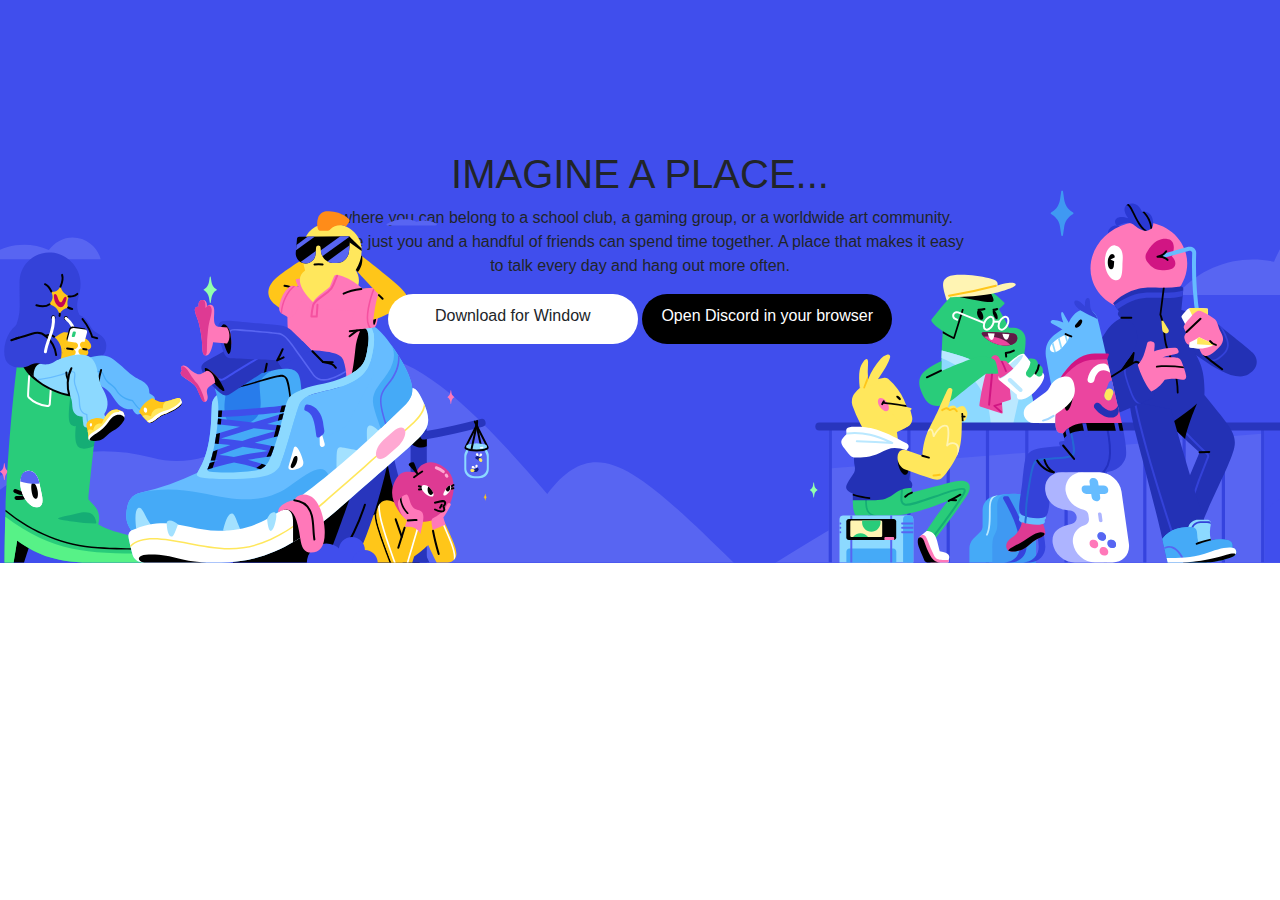
==== webtech_discord/index.html @ 5a61e0db "Add files via upload" ====
<html lang="en">
<head>
    <meta charset="UTF-8">
    <meta http-equiv="X-UA-Compatible" content="IE=edge">
    <meta name="viewport" content="width=device-width, initial-scale=1.0">
    <link rel="preconnect" href="https://fonts.googleapis.com">
    <link rel="stylesheet" href="https://stackpath.bootstrapcdn.com/bootstrap/4.3.1/css/bootstrap.min.css" integrity="sha384-ggOyR0iXCbMQv3Xipma34MD+dH/1fQ784/j6cY/iJTQUOhcWr7x9JvoRxT2MZw1T" crossorigin="anonymous">
    <script src="https://code.jquery.com/jquery-3.3.1.slim.min.js" integrity="sha384-q8i/X+965DzO0rT7abK41JStQIAqVgRVzpbzo5smXKp4YfRvH+8abtTE1Pi6jizo" crossorigin="anonymous"></script>
    <script src="https://cdnjs.cloudflare.com/ajax/libs/popper.js/1.14.7/umd/popper.min.js" integrity="sha384-UO2eT0CpHqdSJQ6hJty5KVphtPhzWj9WO1clHTMGa3JDZwrnQq4sF86dIHNDz0W1" crossorigin="anonymous"></script>
    <script src="https://stackpath.bootstrapcdn.com/bootstrap/4.3.1/js/bootstrap.min.js" integrity="sha384-JjSmVgyd0p3pXB1rRibZUAYoIIy6OrQ6VrjIEaFf/nJGzIxFDsf4x0xIM+B07jRM" crossorigin="anonymous"></script>
    <title>Document</title>
</head>
<style>
    body{
        margin: 0px;
    }
    .grid-3Ykf_K {
        width: 100%;
        display: -webkit-box;
        display: -ms-flexbox;
        display: flex;
        -webkit-box-align: center;
        -ms-flex-align: center;
        align-items: center;
        -webkit-box-orient: vertical;
        -webkit-box-direction: normal;
        -ms-flex-direction: column;
        flex-direction: column;
    }
    .heroBackground-3m0TRU {
        background: #404eed;
        position: relative;
        min-height: 626px;
        overflow: hidden;
    }
    .page1{
        width: 100%;
        position: absolute;
        background-color: #404eed;
        height: 563px;
    }
    .yell{
        position: absolute;
        left: -200px;
        bottom: 0px;
    }
    .pink{
        position: absolute;
        right: -150px;
        bottom: 0px;
    }
    .star{
        position: absolute;
        left: -50px;
        height: 100px;
        width: 50px;
    }
    .mount{
        position: absolute;
        left: -250px;
        width: 2000px;
        height: 550px;
        bottom: -30px;
    }
    .box1{
        margin-top: 150px;
        width: 680px;
    }
    .buttw{
        display: inline-block;
        padding: 10px;
        width: 250px;
        height: 50px;
        background-color: white;
        border-radius: 200px;
    }
    .buttb{
        display: inline-block;
        padding: 10px;
        width: 250px;
        height: 50px;
        background-color: black;
        border-radius: 200px;
        color: white;
    }

</style>
<body>
    <div class="page1">
        <div class="grid-3Ykf_K ">

        </div>
        <img class="mount" src="mountain.svg" alt="mountain">
        <img class="yell" src="yellowguy.svg" alt="yellowguy">
        <img class="pink" src="pinkguy.svg" alt="pinkguy">
        <img class="star" src="star.svg" alt="star">
        <div class="box1 container text-center">
            <div class="imagine">
                    <h1>IMAGINE A PLACE...</h1>
            </div>
            <div class="imag-para">
                <p>...where you can belong to a school club,
                    a gaming group, or a worldwide art community.
                    Where just you and a handful of friends can
                    spend time together. A place that makes it easy
                    to talk every day and hang out more often.</p>
            </div>
            <div class="">
                <div class="col buttw">
                    <p>Download for Window</p>
                </div>
                <div class="col buttb">
                    <p>Open Discord in your browser</p>
                </div>
            </div>
        </div>
    </div>
</body>
</html>
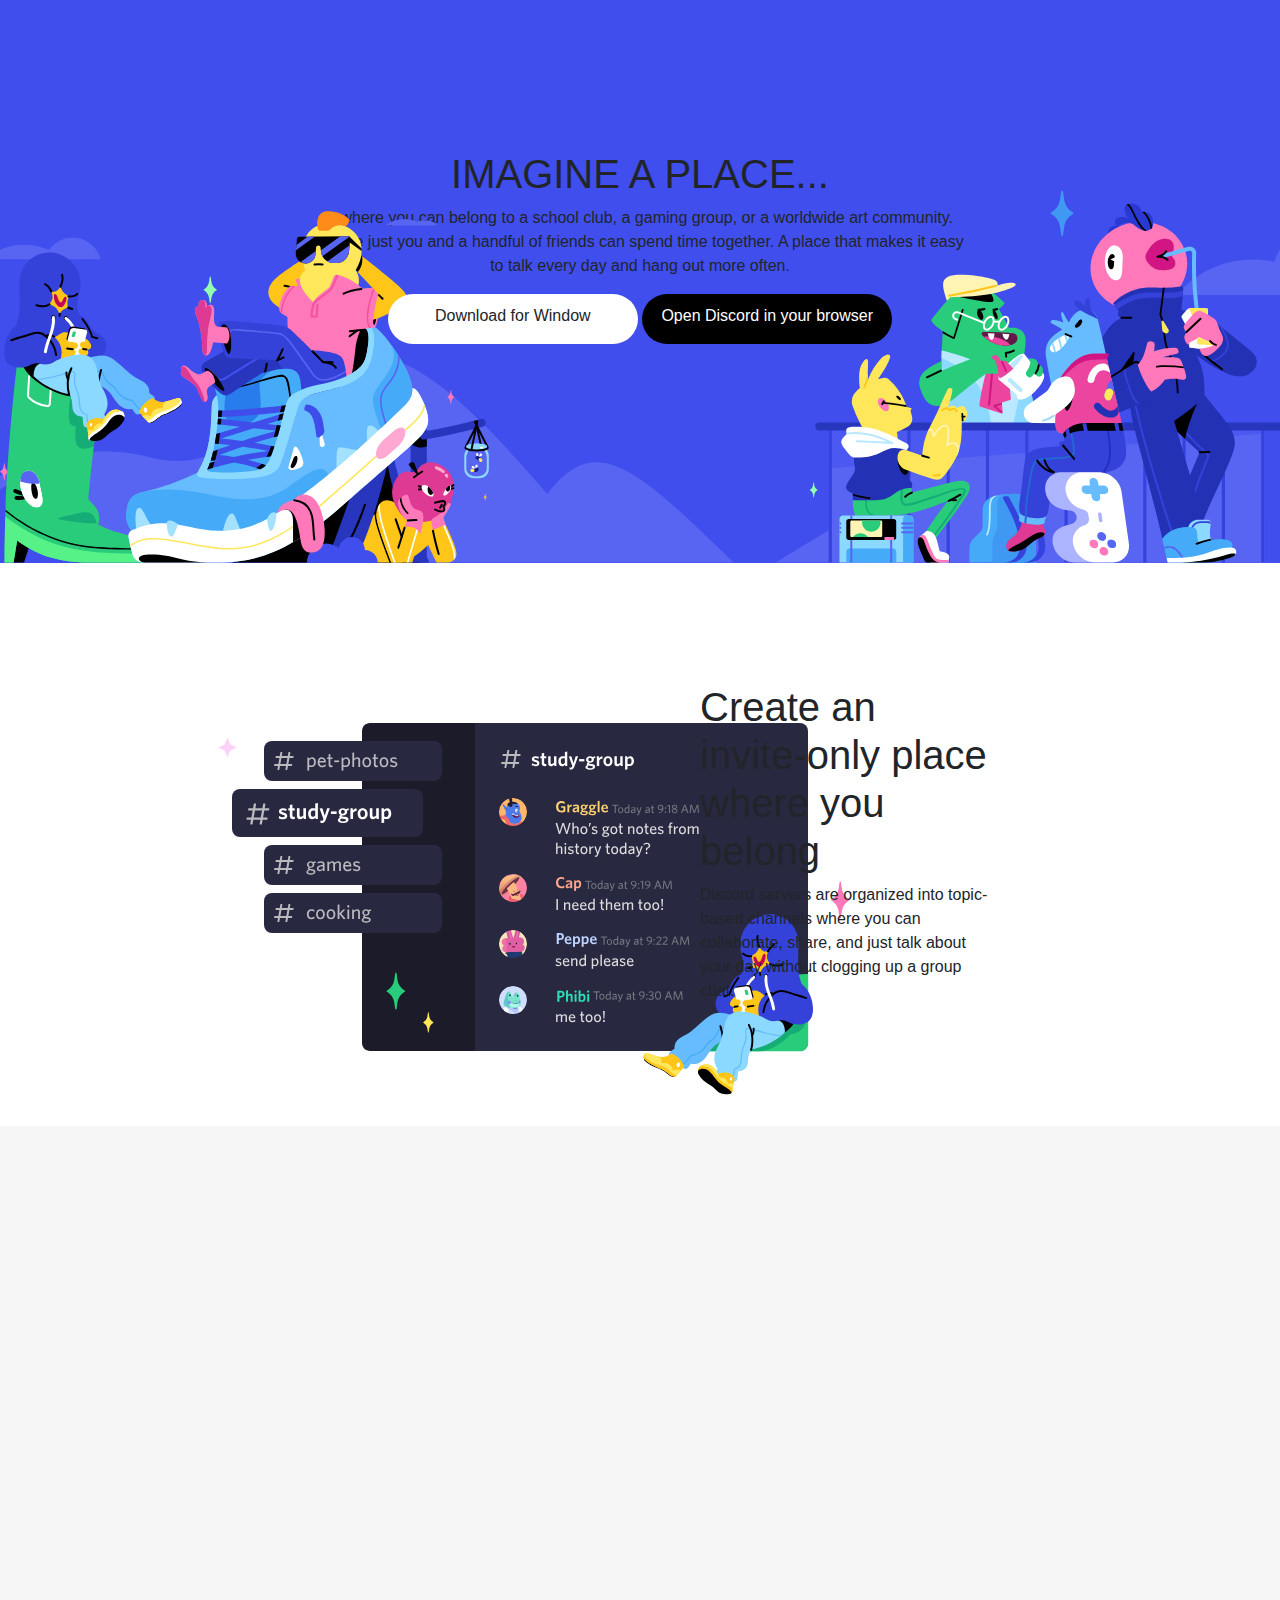
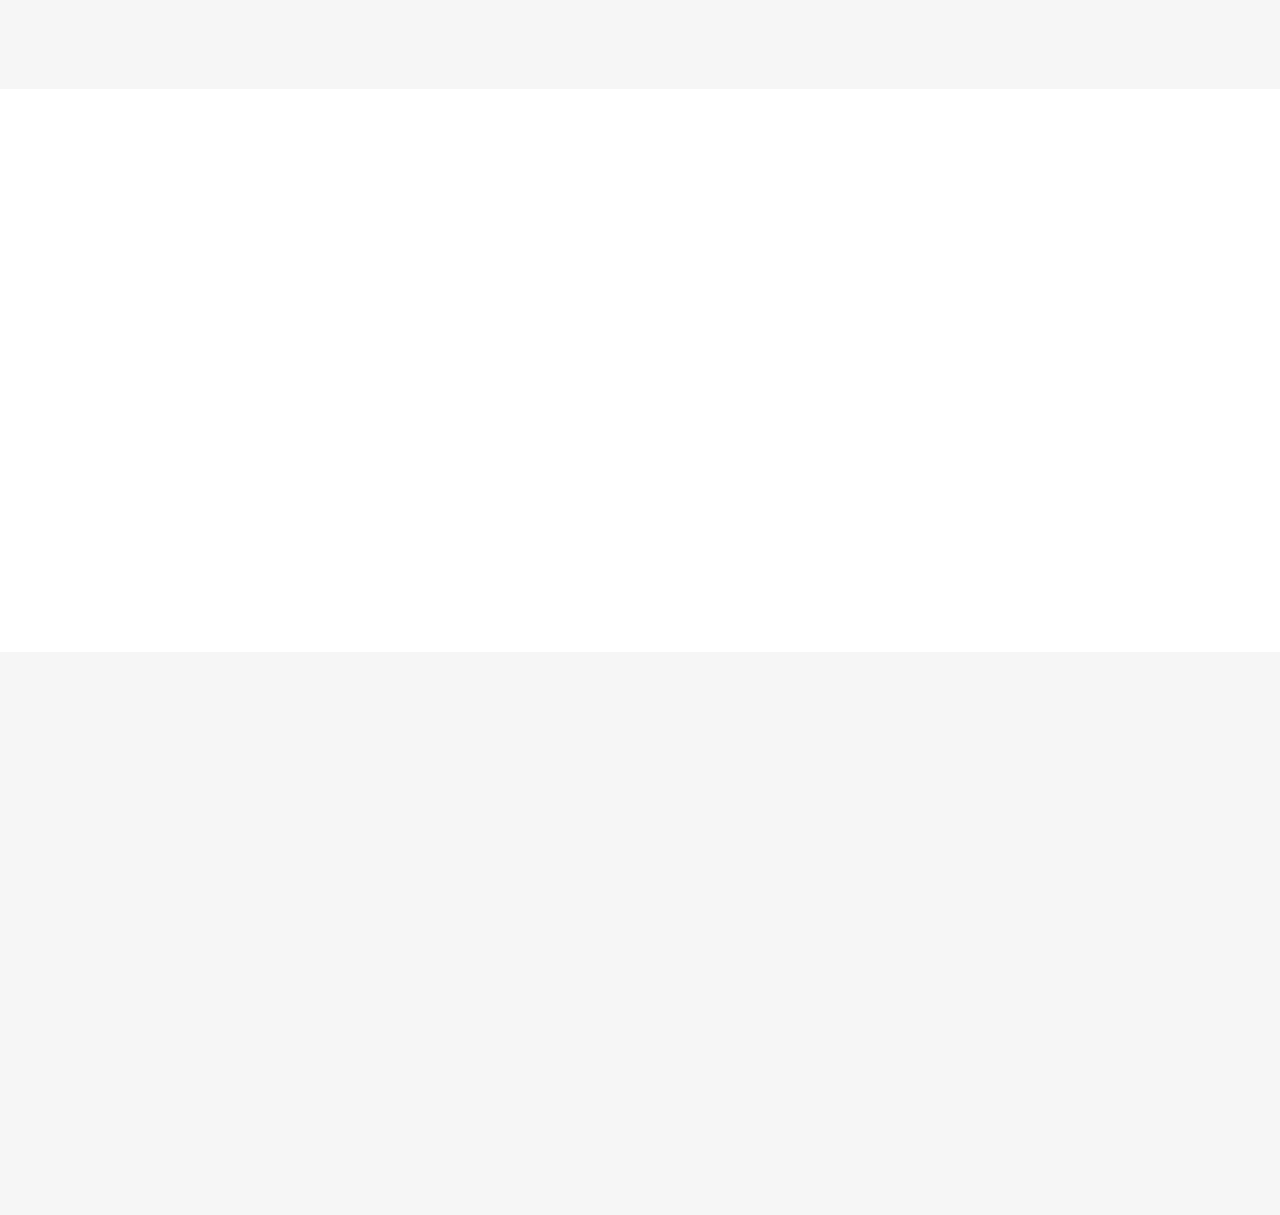
==== commit fe8d60f0: "page2 delete bottom scroll bar" ====
--- a/webtech_discord/index.html
+++ b/webtech_discord/index.html
@@ -12,6 +12,7 @@
 </head>
 <style>
     body{
+        overflow-x: hidden;
         margin: 0px;
     }
     .grid-3Ykf_K {
@@ -37,6 +38,34 @@
         width: 100%;
         position: absolute;
         background-color: #404eed;
+        height: 563px;
+    }
+    .page2{
+        width: 100%;
+        position: absolute;
+        top: 563px;
+        background-color:#ffffff;
+        height: 563px;
+    }
+    .page3{
+        width: 100%;
+        position: absolute;
+        top: 1126px;
+        background-color:#f6f6f6;
+        height: 563px;
+    }
+    .page4{
+        width: 100%;
+        position: absolute;
+        top: 1689px;
+        background-color:#ffffff;
+        height: 563px;
+    }
+    .page5{
+        width: 100%;
+        position: absolute;
+        top: 2252px;
+        background-color:#f6f6f6;
         height: 563px;
     }
     .yell{
@@ -83,6 +112,17 @@
         border-radius: 200px;
         color: white;
     }
+    .box2{
+        position: absolute;
+        top: 120px;
+        right: 280px;
+        width: 300px;
+    }
+    .study{
+        position: absolute;
+        top: 120px;
+        left: 200px;
+    }
 
 </style>
 <body>
@@ -115,5 +155,27 @@
             </div>
         </div>
     </div>
+    <div class="page2">
+        <img class="study" src="study_group.svg" alt="study_group">
+        <div class="box2">
+            <div class="create">
+                <h1>Create an<br> invite-only place where you belong</h1>
+            </div>
+            <div class="study-para">
+                <p>Discord servers are organized into topic-based channels
+                     where you can collaborate, share, and just talk 
+                     about your day without clogging up a group chat.</p>
+            </div>
+        </div>
+    </div>
+    <div class="page3">
+
+    </div>
+    <div class="page4">
+
+    </div>
+    <div class="page5">
+
+    </div>
 </body>
-</html>+</html>
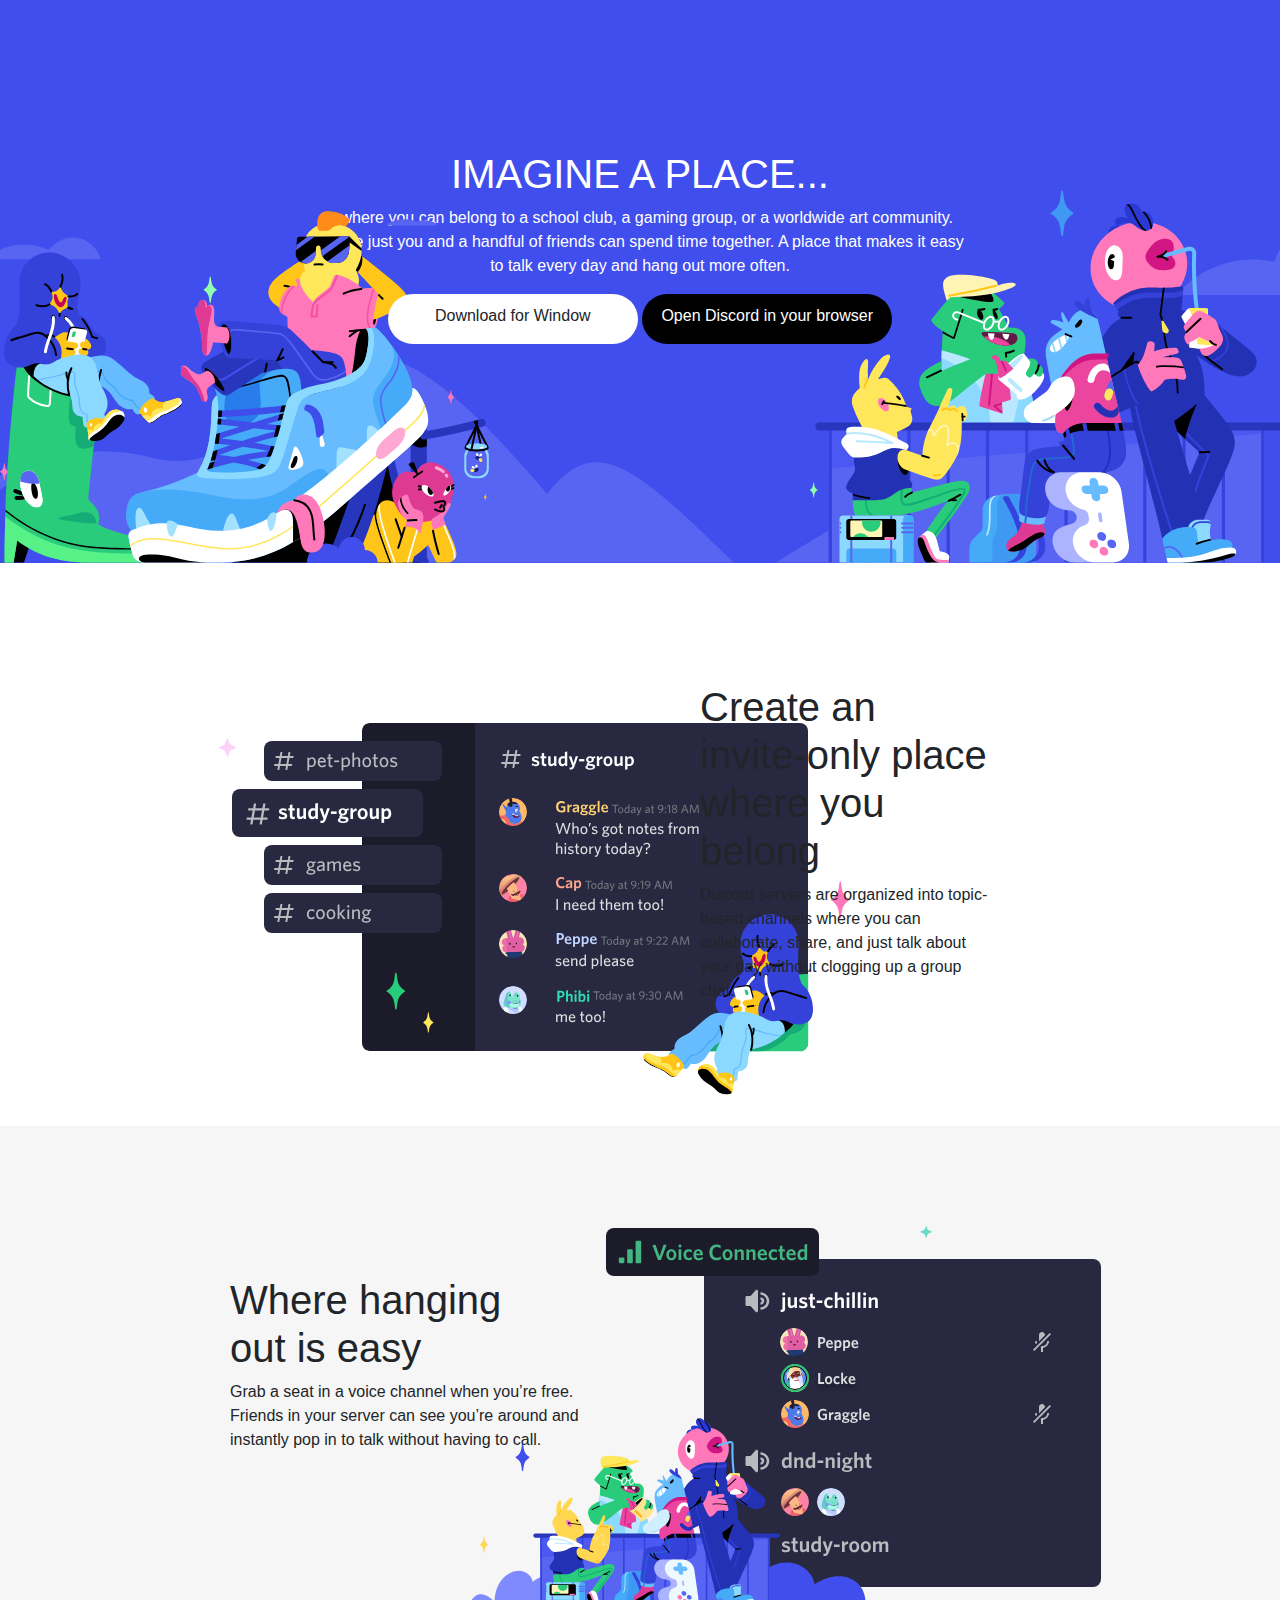
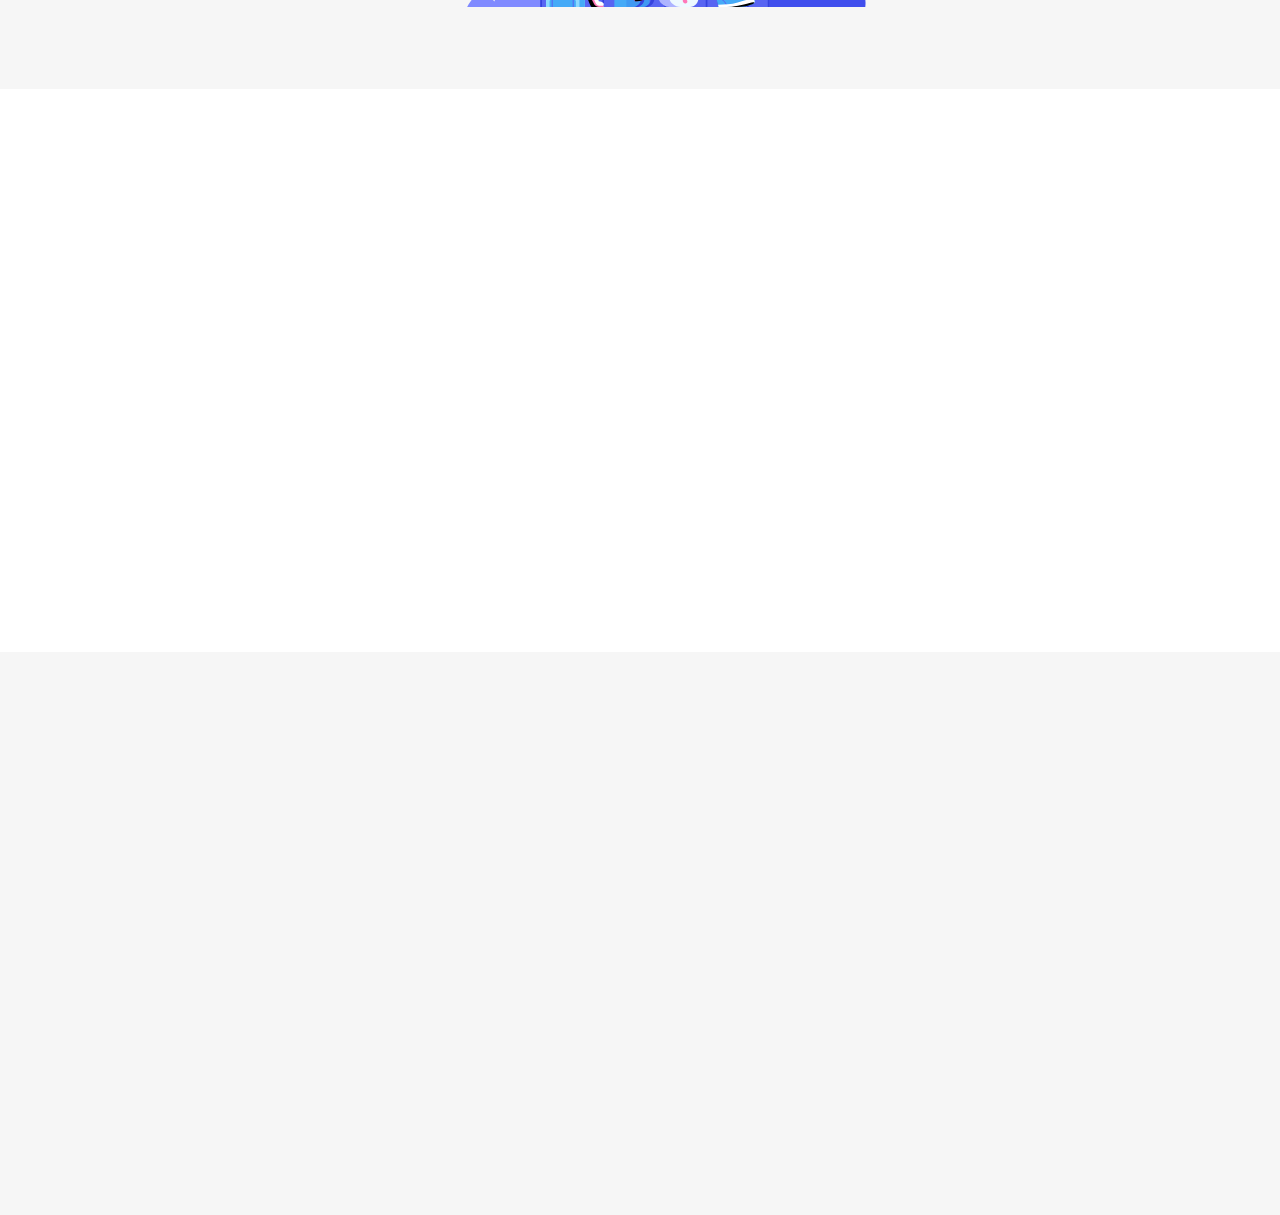
==== commit 5bfa7d18: "update" ====
--- a/webtech_discord/index.html
+++ b/webtech_discord/index.html
@@ -34,6 +34,12 @@
         min-height: 626px;
         overflow: hidden;
     }
+    .imagine{
+        color: white;
+    }
+    .imag-para{
+        color: white;
+    }
     .page1{
         width: 100%;
         position: absolute;
@@ -118,10 +124,21 @@
         right: 280px;
         width: 300px;
     }
+    .box3{
+        position: absolute;
+        top: 150px;
+        left: 230;
+        width: 350px;
+    }
     .study{
         position: absolute;
         top: 120px;
         left: 200px;
+    }
+    .voice{
+        position: absolute;
+        top: 70px;
+        right: 150px;
     }
 
 </style>
@@ -169,7 +186,18 @@
         </div>
     </div>
     <div class="page3">
-
+        <img class="voice" src="voice_con.svg" alt="voice_con">
+        <div class="box3">
+            <div class="where">
+                <h1>Where hanging<br> out is easy</h1>
+            </div>
+            <div class="where-para">
+                <p>Grab a seat in a voice channel when 
+                    you’re free. Friends in your server 
+                    can see you’re around and instantly 
+                    pop in to talk without having to call.</p>
+            </div>
+        </div>
     </div>
     <div class="page4">
 
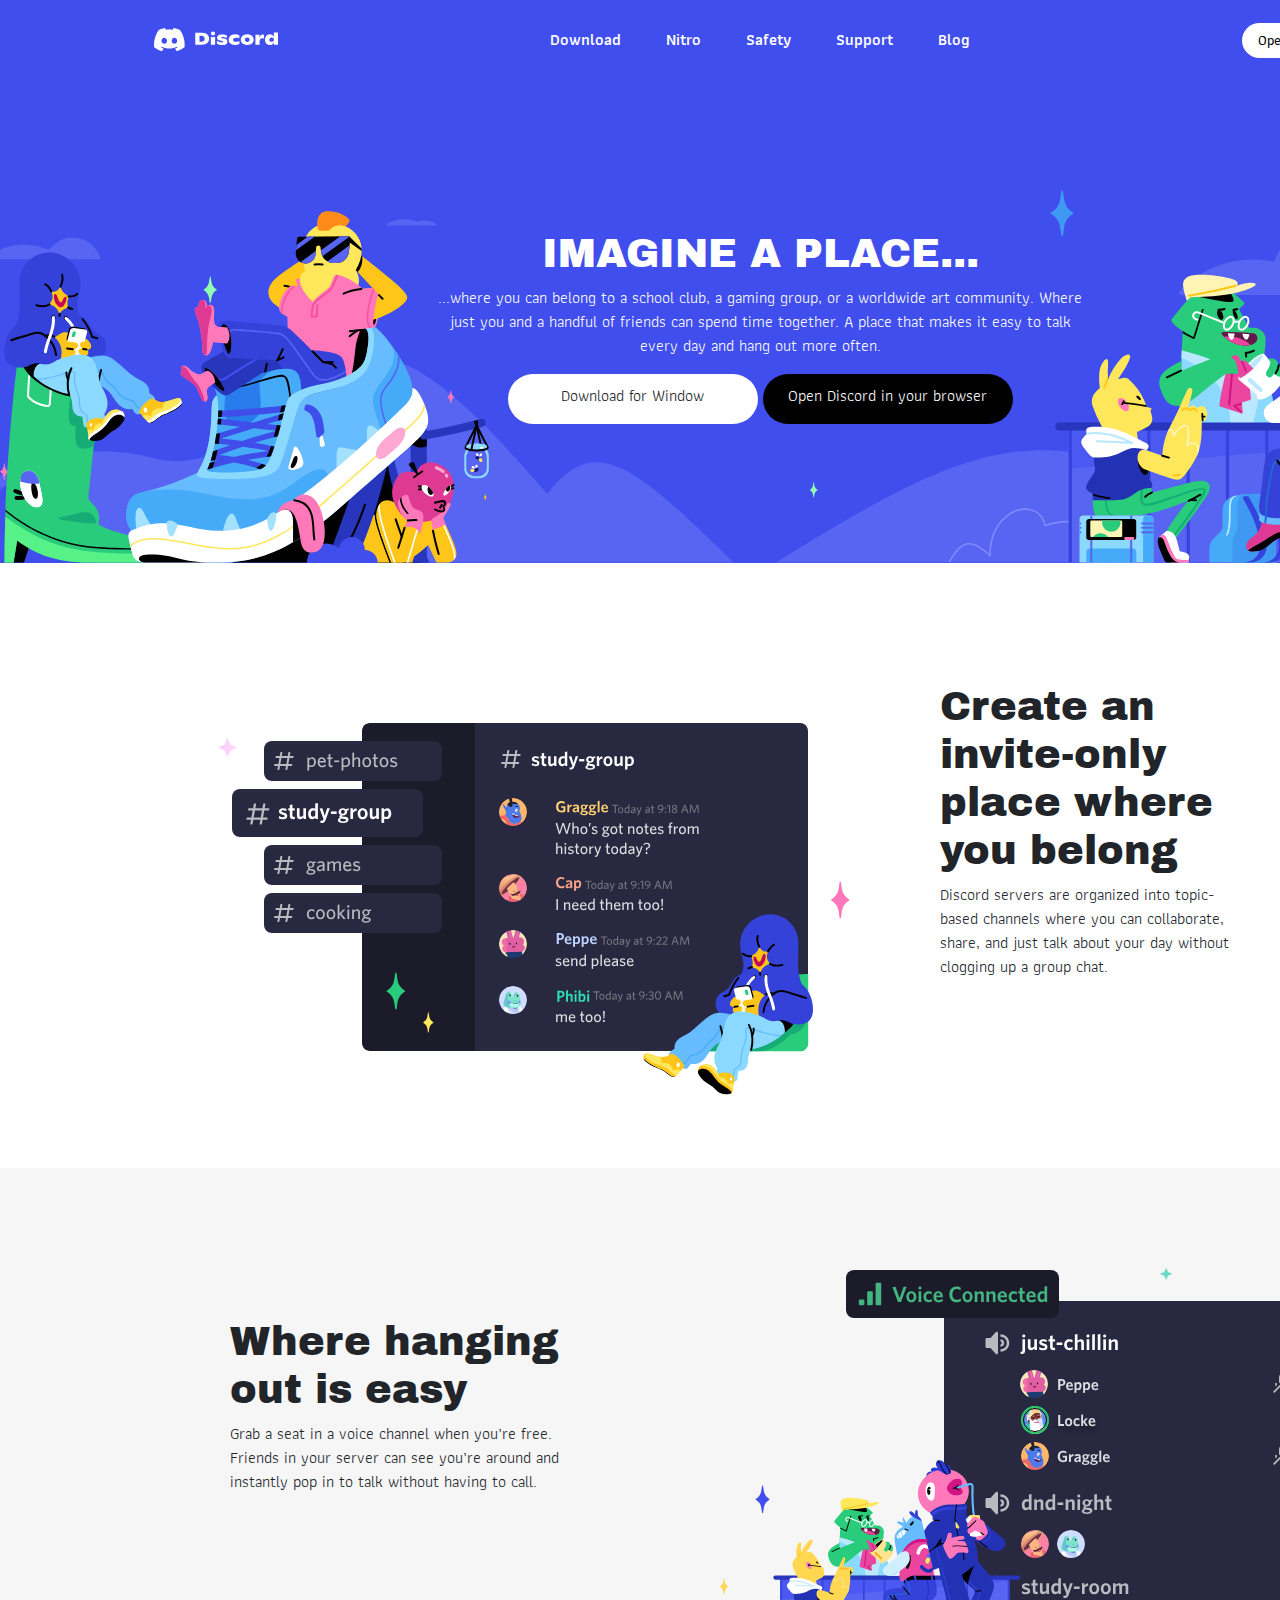
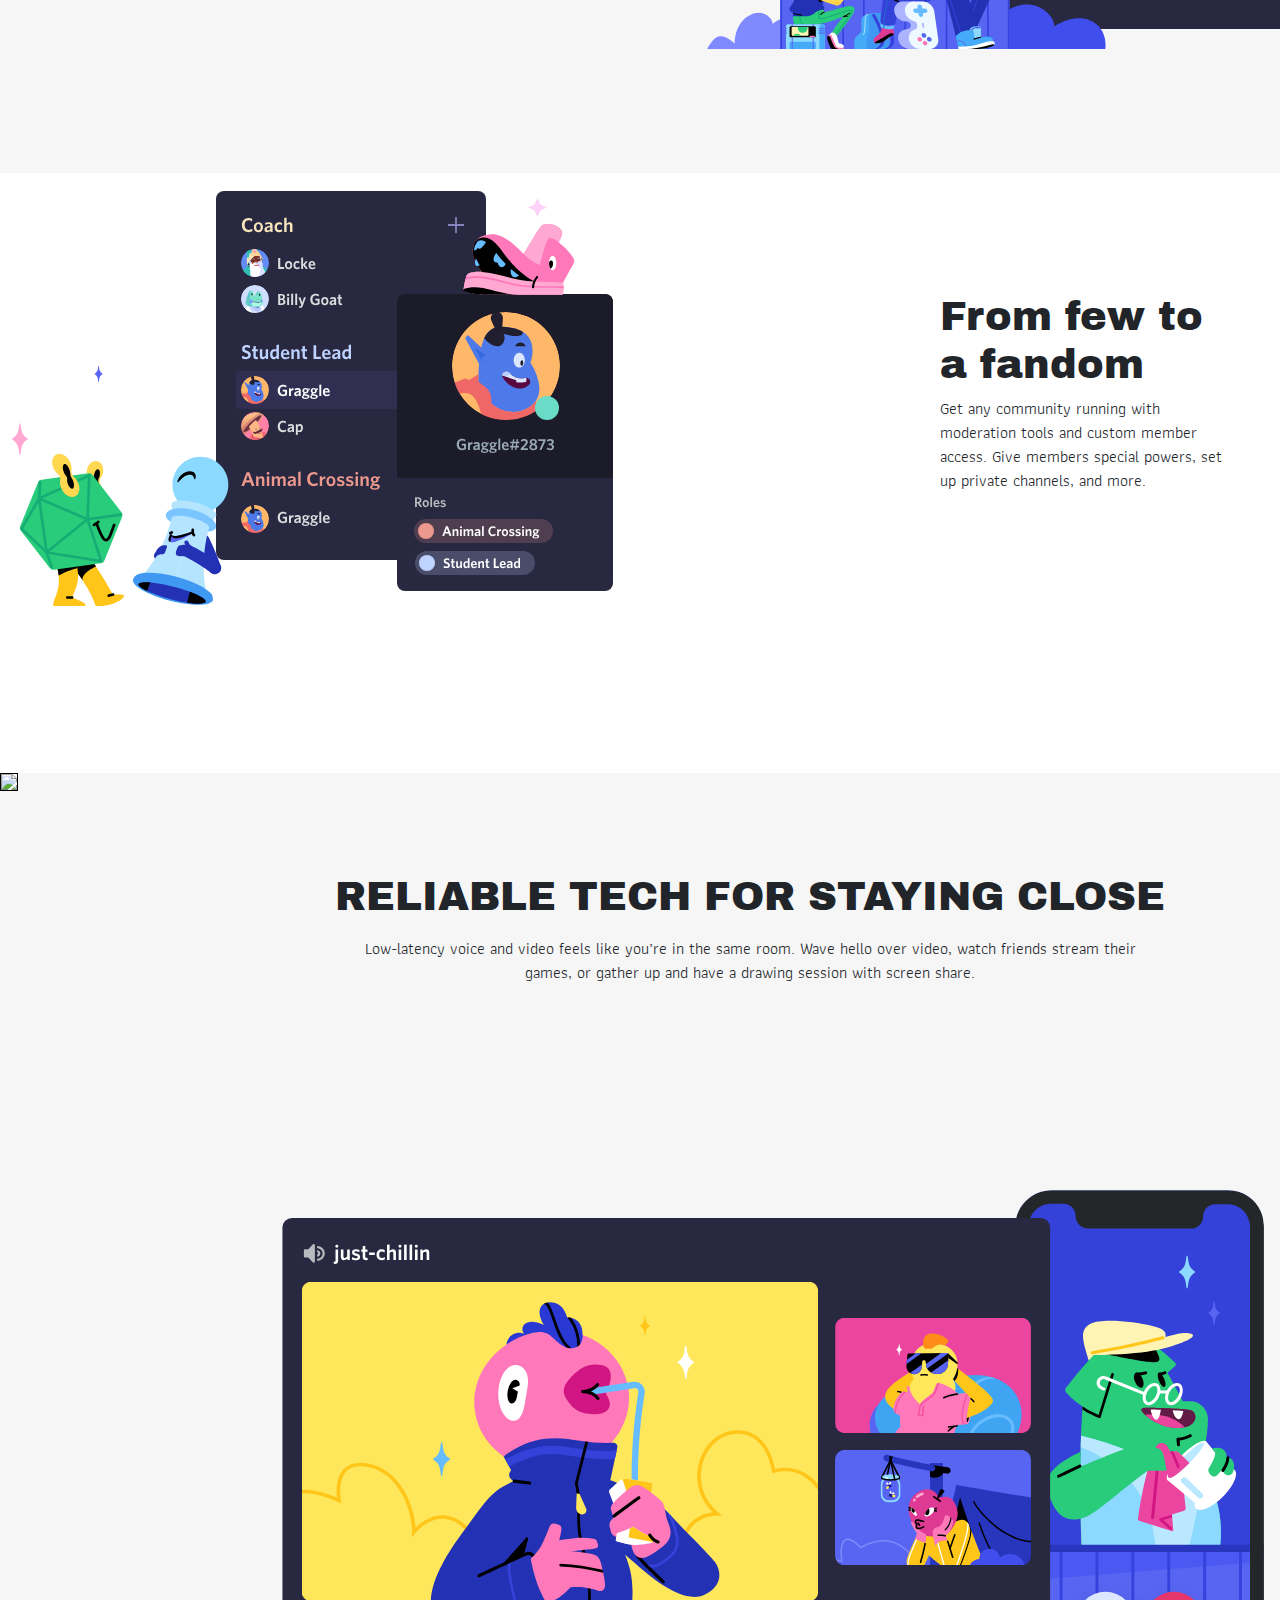
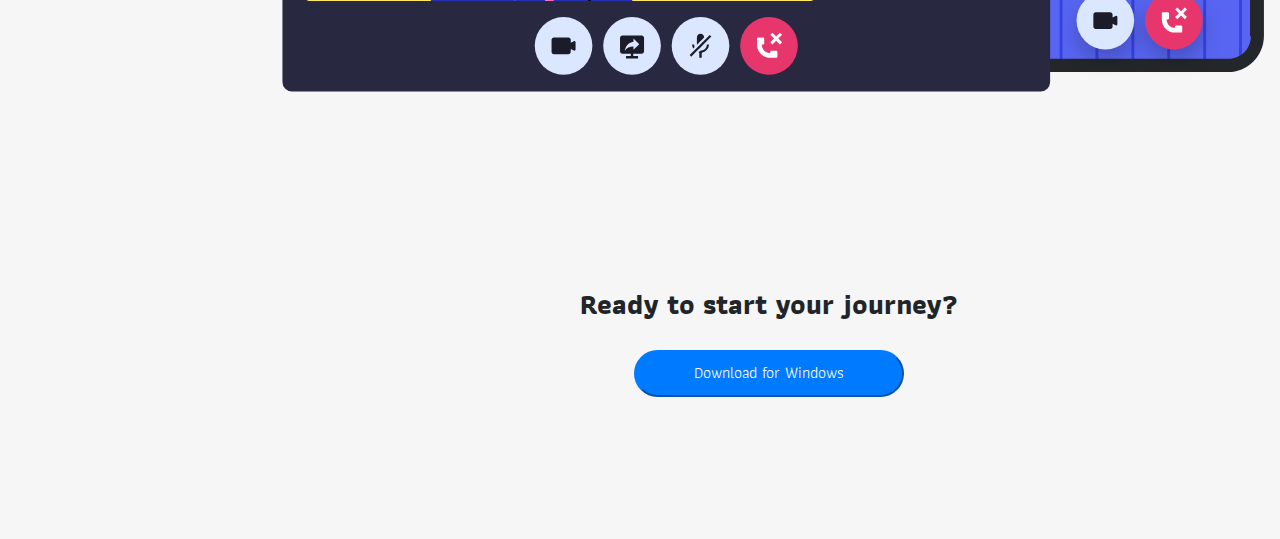
==== commit aea94c8e: "ยังไม่เสร็จ งานบัค ปวดหัวเลยครับ" ====
--- a/webtech_discord/index.html
+++ b/webtech_discord/index.html
@@ -8,13 +8,110 @@
     <script src="https://code.jquery.com/jquery-3.3.1.slim.min.js" integrity="sha384-q8i/X+965DzO0rT7abK41JStQIAqVgRVzpbzo5smXKp4YfRvH+8abtTE1Pi6jizo" crossorigin="anonymous"></script>
     <script src="https://cdnjs.cloudflare.com/ajax/libs/popper.js/1.14.7/umd/popper.min.js" integrity="sha384-UO2eT0CpHqdSJQ6hJty5KVphtPhzWj9WO1clHTMGa3JDZwrnQq4sF86dIHNDz0W1" crossorigin="anonymous"></script>
     <script src="https://stackpath.bootstrapcdn.com/bootstrap/4.3.1/js/bootstrap.min.js" integrity="sha384-JjSmVgyd0p3pXB1rRibZUAYoIIy6OrQ6VrjIEaFf/nJGzIxFDsf4x0xIM+B07jRM" crossorigin="anonymous"></script>
-    <title>Document</title>
+    <link rel="preconnect" href="https://fonts.googleapis.com">
+    <link rel="preconnect" href="https://fonts.gstatic.com" crossorigin>
+    <link href="https://fonts.googleapis.com/css2?family=Archivo+Black&family=Athiti&display=swap" rel="stylesheet">
+    <title>Discord | Your Place to Talk and Hange Out</title>
 </head>
 <style>
     body{
         overflow-x: hidden;
         margin: 0px;
-    }
+        font-family: 'Archivo Black', sans-serif;
+        font-family: 'Athiti', sans-serif;
+    }
+    h1{
+        font-family: Archivo Black;
+    }
+    p{
+        font-family: Athiti;
+    }
+    .grid {
+            overflow: hidden;
+            width: 100%;
+            display: flex;
+            align-items: center;
+            flex-direction: column;
+            padding: 0 24px;
+        }
+
+        .gridrow {
+            width: 100%;
+            max-width: 1260px;
+            box-sizing: border-box;
+            gap: 0 20px;
+            padding: 0 24px
+        }
+
+        .navhead {
+            width: 100%;
+            max-width: 1260px;
+            box-sizing: border-box;
+            display: grid;
+            gap: 0 20px;
+            padding: 0 24;
+            z-index: 9998;
+        }
+
+        .wrap {
+            display: flex;
+            grid-column: span 4;
+        }
+
+        .nava {
+            display: flex;
+            align-items: center;
+            width: 100%;
+            height: 80px;
+        }
+
+        .logo {
+            justify-content: center;
+            display: flex;
+            align-items: center;
+            cursor: pointer;
+            fill: white;
+        }
+
+        .navlink {
+            flex: 1;
+            text-align: center;
+            font-size: 16px;
+            font-weight: 600;
+        }
+
+        .abar {
+            color: white;
+            margin: 10px;
+            padding: 10px;
+        }
+
+        .abar:hover {
+            color: white;
+        }
+
+        .navbutton {
+            display: flex;
+            width: 124px;
+            text-align: end;
+            flex: 0 0 auto;
+        }
+
+        .but {
+            background-color: white;
+            color: black;
+            border-radius: 40px;
+            cursor: pointer;
+            font-weight: 500;
+            display: inline-flex;
+            font-size: 14px;
+            padding: 7px 16px;
+        }
+
+        .but:hover {
+            box-shadow: 0 8px 14px rgb(0, 0, 0, .2);
+            text-decoration: none;
+        }
     .grid-3Ykf_K {
         width: 100%;
         display: -webkit-box;
@@ -41,38 +138,38 @@
         color: white;
     }
     .page1{
-        width: 100%;
+        width: 1520px;
         position: absolute;
         background-color: #404eed;
         height: 563px;
     }
     .page2{
-        width: 100%;
+        width: 1520px;
         position: absolute;
         top: 563px;
         background-color:#ffffff;
-        height: 563px;
+        height: 1563px;
     }
     .page3{
-        width: 100%;
-        position: absolute;
-        top: 1126px;
+        width: 1520px;
+        position: absolute;
+        top: 1168px;
         background-color:#f6f6f6;
-        height: 563px;
+        height: 1563px;
     }
     .page4{
-        width: 100%;
-        position: absolute;
-        top: 1689px;
+        width: 1520px;
+        position: absolute;
+        top: 1773px;
         background-color:#ffffff;
-        height: 563px;
+        height: 600px;
     }
     .page5{
-        width: 100%;
-        position: absolute;
-        top: 2252px;
+        width: 1520px;
+        position: absolute;
+        top: 2373px;
         background-color:#f6f6f6;
-        height: 563px;
+        height: 1365.78px;
     }
     .yell{
         position: absolute;
@@ -96,6 +193,17 @@
         width: 2000px;
         height: 550px;
         bottom: -30px;
+    }
+    .j_chill{
+        position: absolute;
+        left: 250px;
+        top: 350px;
+        width: 1050px;
+    }
+    .home-star{
+        border: 1px solid black;
+        position: absolute;
+        top: 0px;
     }
     .box1{
         margin-top: 150px;
@@ -130,6 +238,23 @@
         left: 230;
         width: 350px;
     }
+    .box4{
+        position: absolute;
+        top: 120px;
+        right: 280px;
+        width: 300px;
+    }
+    .box5{
+        position: absolute;
+        top: 100px;
+        left: 250px;
+        width: 1000px;
+    }
+    .box6{
+        position: absolute;
+        top: 1115px;
+        left: 580px;
+    }
     .study{
         position: absolute;
         top: 120px;
@@ -140,70 +265,141 @@
         top: 70px;
         right: 150px;
     }
+    .btn-download{
+        border-radius: 50px;
+        margin-top: 20px;
+        width: 270px;
+        height: 47px;
+    }
 
 </style>
 <body>
-    <div class="page1">
-        <div class="grid-3Ykf_K ">
-
+        <div class="page1">
+            <div class="grid">
+                <div class="navhead">
+                    <header class="wrap">
+                        <nav class="nava">
+                            <a class="logo" aria-label="Home" href="index.html"><svg width="124" height="34" viewBox="0 0 124 34"
+                                    class="logo-3LF899">
+                                    <g>
+                                        <path
+                                            d="M26.0015 6.9529C24.0021 6.03845 21.8787 5.37198 19.6623 5C19.3833 5.48048 19.0733 6.13144 18.8563 6.64292C16.4989 6.30193 14.1585 6.30193 11.8336 6.64292C11.6166 6.13144 11.2911 5.48048 11.0276 5C8.79575 5.37198 6.67235 6.03845 4.6869 6.9529C0.672601 12.8736 -0.41235 18.6548 0.130124 24.3585C2.79599 26.2959 5.36889 27.4739 7.89682 28.2489C8.51679 27.4119 9.07477 26.5129 9.55525 25.5675C8.64079 25.2265 7.77283 24.808 6.93587 24.312C7.15286 24.1571 7.36986 23.9866 7.57135 23.8161C12.6241 26.1255 18.0969 26.1255 23.0876 23.8161C23.3046 23.9866 23.5061 24.1571 23.7231 24.312C22.8861 24.808 22.0182 25.2265 21.1037 25.5675C21.5842 26.5129 22.1422 27.4119 22.7621 28.2489C25.2885 27.4739 27.8769 26.2959 30.5288 24.3585C31.1952 17.7559 29.4733 12.0212 26.0015 6.9529ZM10.2527 20.8402C8.73376 20.8402 7.49382 19.4608 7.49382 17.7714C7.49382 16.082 8.70276 14.7025 10.2527 14.7025C11.7871 14.7025 13.0425 16.082 13.0115 17.7714C13.0115 19.4608 11.7871 20.8402 10.2527 20.8402ZM20.4373 20.8402C18.9183 20.8402 17.6768 19.4608 17.6768 17.7714C17.6768 16.082 18.8873 14.7025 20.4373 14.7025C21.9717 14.7025 23.2271 16.082 23.1961 17.7714C23.1961 19.4608 21.9872 20.8402 20.4373 20.8402Z">
+                                        </path>
+                                        <path
+                                            d="M41.2697 9.86615H47.8585C49.4394 9.86615 50.7878 10.1141 51.8883 10.6101C52.9887 11.1061 53.8102 11.7881 54.3527 12.6715C54.8951 13.555 55.1741 14.5624 55.1741 15.7094C55.1741 16.8253 54.8952 17.8328 54.3217 18.7472C53.7482 19.6462 52.8803 20.3746 51.7178 20.9016C50.5554 21.4286 49.1139 21.6921 47.3935 21.6921H41.2697V9.86615ZM47.316 18.6852C48.3854 18.6852 49.2069 18.4217 49.7804 17.8793C50.3539 17.3523 50.6484 16.6083 50.6484 15.6939C50.6484 14.8414 50.3849 14.1594 49.8734 13.648C49.3619 13.1365 48.587 12.873 47.5485 12.873H45.4871V18.6852H47.316Z">
+                                        </path>
+                                        <path
+                                            d="M65.4362 21.6774C64.5217 21.4449 63.7003 21.1039 62.9718 20.6389V17.8335C63.5298 18.2675 64.2582 18.6085 65.1882 18.8875C66.1181 19.1665 67.0171 19.306 67.8851 19.306C68.288 19.306 68.598 19.2595 68.7995 19.151C69.001 19.0425 69.1095 18.9185 69.1095 18.7635C69.1095 18.593 69.0475 18.4535 68.939 18.345C68.8305 18.2365 68.6135 18.1435 68.288 18.0505L66.2576 17.6011C65.0952 17.3376 64.2737 16.9501 63.7777 16.4851C63.2818 16.0201 63.0493 15.3847 63.0493 14.6097C63.0493 13.9587 63.2663 13.3853 63.6847 12.9048C64.1187 12.4243 64.7232 12.0523 65.5137 11.7888C66.3041 11.5254 67.2186 11.3859 68.288 11.3859C69.2335 11.3859 70.1014 11.4789 70.8919 11.6959C71.6823 11.8973 72.3333 12.1608 72.8448 12.4708V15.1212C72.3178 14.8112 71.6979 14.5632 71.0159 14.3772C70.3184 14.1912 69.6055 14.0982 68.877 14.0982C67.823 14.0982 67.2961 14.2842 67.2961 14.6407C67.2961 14.8112 67.3736 14.9352 67.5441 15.0282C67.7146 15.1212 68.009 15.1987 68.443 15.2917L70.1324 15.6017C71.2329 15.7876 72.0543 16.1286 72.5968 16.6091C73.1393 17.0896 73.4028 17.787 73.4028 18.7325C73.4028 19.7555 72.9533 20.5769 72.0543 21.1659C71.1554 21.7704 69.8844 22.0648 68.2415 22.0648C67.2806 22.0338 66.3506 21.9098 65.4362 21.6774Z">
+                                        </path>
+                                        <path
+                                            d="M77.5891 21.3213C76.6281 20.8408 75.8842 20.2054 75.4037 19.3994C74.9077 18.5934 74.6752 17.679 74.6752 16.656C74.6752 15.6486 74.9232 14.7341 75.4347 13.9437C75.9462 13.1377 76.6901 12.5177 77.6666 12.0528C78.643 11.6033 79.821 11.3708 81.1849 11.3708C82.8743 11.3708 84.2693 11.7273 85.3852 12.4402V15.5246C84.9977 15.2611 84.5328 15.0286 84.0058 14.8736C83.4788 14.7031 82.9208 14.6256 82.3319 14.6256C81.2779 14.6256 80.472 14.8116 79.8675 15.1991C79.2785 15.5866 78.984 16.0826 78.984 16.7025C78.984 17.307 79.263 17.803 79.852 18.1905C80.4254 18.5779 81.2624 18.7794 82.3474 18.7794C82.9053 18.7794 83.4633 18.7019 84.0058 18.5314C84.5483 18.3609 85.0287 18.175 85.4162 17.927V20.9183C84.1762 21.6623 82.7348 22.0343 81.1074 22.0343C79.728 22.0343 78.5655 21.7863 77.5891 21.3213Z">
+                                        </path>
+                                        <path
+                                            d="M89.8041 21.3213C88.8276 20.8408 88.0837 20.2054 87.5722 19.3839C87.0607 18.5624 86.7972 17.648 86.7972 16.625C86.7972 15.6176 87.0607 14.7031 87.5722 13.9127C88.0837 13.1222 88.8276 12.5022 89.7886 12.0528C90.7495 11.6033 91.9119 11.3708 93.2464 11.3708C94.5794 11.3708 95.7418 11.5878 96.7028 12.0528C97.6637 12.5022 98.4077 13.1222 98.9192 13.9127C99.4306 14.7031 99.6786 15.6021 99.6786 16.625C99.6786 17.6325 99.4306 18.5624 98.9192 19.3839C98.4077 20.2054 97.6792 20.8563 96.7028 21.3213C95.7263 21.7863 94.5794 22.0343 93.2464 22.0343C91.9274 22.0343 90.7805 21.7863 89.8041 21.3213ZM94.9358 18.3299C95.3388 17.927 95.5558 17.369 95.5558 16.7025C95.5558 16.0206 95.3543 15.4936 94.9358 15.0906C94.5174 14.6876 93.9594 14.4861 93.2619 14.4861C92.5335 14.4861 91.9739 14.6876 91.5555 15.0906C91.1525 15.4936 90.9355 16.0206 90.9355 16.7025C90.9355 17.3845 91.137 17.927 91.5555 18.3299C91.9739 18.7484 92.5335 18.9499 93.2619 18.9499C93.9594 18.9344 94.5329 18.7329 94.9358 18.3299Z">
+                                        </path>
+                                        <path
+                                            d="M110.048 11.9901V15.6325C109.614 15.3535 109.056 15.214 108.374 15.214C107.475 15.214 106.777 15.493 106.297 16.0354C105.816 16.5779 105.568 17.4304 105.568 18.5773V21.6772H101.43V11.8196H105.491V14.966C105.708 13.819 106.08 12.9666 106.576 12.4241C107.072 11.8816 107.723 11.5872 108.513 11.5872C109.102 11.5872 109.614 11.7267 110.048 11.9901Z">
+                                        </path>
+                                        <path
+                                            d="M124 9.52563V21.6925H119.862V19.4761C119.505 20.3131 118.978 20.9486 118.265 21.3825C117.551 21.8165 116.667 22.0335 115.613 22.0335C114.683 22.0335 113.862 21.801 113.164 21.3515C112.467 20.9021 111.925 20.2666 111.553 19.4761C111.181 18.6702 110.995 17.7712 110.995 16.7793C110.979 15.7408 111.181 14.8109 111.599 13.9894C112.002 13.168 112.591 12.5325 113.335 12.0675C114.079 11.6025 114.931 11.37 115.892 11.37C117.861 11.37 119.18 12.2225 119.862 13.9429V9.52563H124ZM119.242 18.2517C119.66 17.8487 119.877 17.3062 119.877 16.6553C119.877 16.0198 119.676 15.5083 119.257 15.1209C118.839 14.7334 118.281 14.5319 117.582 14.5319C116.884 14.5319 116.326 14.7334 115.908 15.1364C115.489 15.5393 115.288 16.0508 115.288 16.7018C115.288 17.3527 115.489 17.8642 115.908 18.2672C116.326 18.6702 116.869 18.8717 117.566 18.8717C118.265 18.8717 118.823 18.6702 119.242 18.2517Z">
+                                        </path>
+                                        <path
+                                            d="M58.9885 12.4091C60.1772 12.4091 61.1429 11.5416 61.1429 10.4717C61.1429 9.40164 60.1772 8.5343 58.9885 8.5343C57.7981 8.5343 56.8341 9.40164 56.8341 10.4717C56.8341 11.5416 57.7981 12.4091 58.9885 12.4091Z">
+                                        </path>
+                                        <path
+                                            d="M61.1429 13.741C59.8254 14.3144 58.1825 14.3299 56.8341 13.741V21.6921H61.1429V13.741Z">
+                                        </path>
+                                    </g>
+                                </svg></a>
+                            <div class="navlink">
+                                <a class="abar" href="download.html">Download</a>
+                                <a class="abar" href="">Nitro</a>
+                                <a class="abar" href="">Safety</a>
+                                <a class="abar" href="">Support</a>
+                                <a class="abar" href="">Blog</a>
+                            </div>
+                            <div class="navbutton">
+                                <a class="but" href="">Open Discord</a>
+                            </div>
+                        </nav>
+                    </header>
+                </div>
+                </div>
+            <div class="grid-3Ykf_K ">
+    
+            </div>
+            <img class="mount" src="mountain.svg" alt="mountain">
+            <img class="yell" src="yellowguy.svg" alt="yellowguy">
+            <img class="pink" src="pinkguy.svg" alt="pinkguy">
+            <img class="star" src="star.svg" alt="star">
+            <div class="box1 container text-center">
+                <div class="imagine">
+                        <h1>IMAGINE A PLACE...</h1>
+                </div>
+                <div class="imag-para">
+                    <p>...where you can belong to a school club,
+                        a gaming group, or a worldwide art community.
+                        Where just you and a handful of friends can
+                        spend time together. A place that makes it easy
+                        to talk every day and hang out more often.</p>
+                </div>
+                <div class="">
+                    <div class="col buttw">
+                        <p>Download for Window</p>
+                    </div>
+                    <div class="col buttb">
+                        <p>Open Discord in your browser</p>
+                    </div>
+                </div>
+            </div>
         </div>
-        <img class="mount" src="mountain.svg" alt="mountain">
-        <img class="yell" src="yellowguy.svg" alt="yellowguy">
-        <img class="pink" src="pinkguy.svg" alt="pinkguy">
-        <img class="star" src="star.svg" alt="star">
-        <div class="box1 container text-center">
-            <div class="imagine">
-                    <h1>IMAGINE A PLACE...</h1>
-            </div>
-            <div class="imag-para">
-                <p>...where you can belong to a school club,
-                    a gaming group, or a worldwide art community.
-                    Where just you and a handful of friends can
-                    spend time together. A place that makes it easy
-                    to talk every day and hang out more often.</p>
-            </div>
-            <div class="">
-                <div class="col buttw">
-                    <p>Download for Window</p>
-                </div>
-                <div class="col buttb">
-                    <p>Open Discord in your browser</p>
+        <div class="page2">
+            <img class="study" src="study_group.svg" alt="study_group">
+            <div class="box2">
+                <div class="create">
+                    <h1>Create an<br> invite-only place where you belong</h1>
+                </div>
+                <div class="study-para">
+                    <p>Discord servers are organized into topic-based channels
+                         where you can collaborate, share, and just talk 
+                         about your day without clogging up a group chat.</p>
                 </div>
             </div>
         </div>
-    </div>
-    <div class="page2">
-        <img class="study" src="study_group.svg" alt="study_group">
-        <div class="box2">
-            <div class="create">
-                <h1>Create an<br> invite-only place where you belong</h1>
-            </div>
-            <div class="study-para">
-                <p>Discord servers are organized into topic-based channels
-                     where you can collaborate, share, and just talk 
-                     about your day without clogging up a group chat.</p>
+        <div class="page3">
+            <img class="voice" src="voice_con.svg" alt="voice_con">
+            <div class="box3">
+                <div class="where">
+                    <h1>Where hanging<br> out is easy</h1>
+                </div>
+                <div class="where-para">
+                    <p>Grab a seat in a voice channel when 
+                        you’re free. Friends in your server 
+                        can see you’re around and instantly 
+                        pop in to talk without having to call.</p>
+                </div>
             </div>
         </div>
-    </div>
-    <div class="page3">
-        <img class="voice" src="voice_con.svg" alt="voice_con">
-        <div class="box3">
-            <div class="where">
-                <h1>Where hanging<br> out is easy</h1>
-            </div>
-            <div class="where-para">
-                <p>Grab a seat in a voice channel when 
-                    you’re free. Friends in your server 
-                    can see you’re around and instantly 
-                    pop in to talk without having to call.</p>
+        <div class="page4">
+            <img class="coach" src="coach_Grab.svg">
+            <div class="box4">
+                <h1>From few to a fandom</h1>
+                <p>Get any community running with moderation tools and custom 
+                    member access. Give members special powers, set up private channels, and more.</p>
             </div>
         </div>
-    </div>
-    <div class="page4">
-
-    </div>
-    <div class="page5">
-
-    </div>
+        <div class="page5">
+            <div class="box5">
+                <h1><center>RELIABLE TECH FOR STAYING CLOSE</center></h1>
+                <p><center>Low-latency voice and video feels like you’re in the same room. Wave hello over video, 
+                    watch friends stream their<br> games, or gather up and have a drawing session with screen share.</center></p>
+            </div>
+            <img class="j_chill" src="just_chillin.svg">
+                <img class="home-star" src="home_star.svg">
+            <div class="box6">
+                <center><h3 style="font-weight: bold;">Ready to start your journey?</h3>
+                    <button type="button" class="btn-download btn-primary">Download for Windows</button><!--change color--></center>
+            </div>
+        </div>
 </body>
 </html>
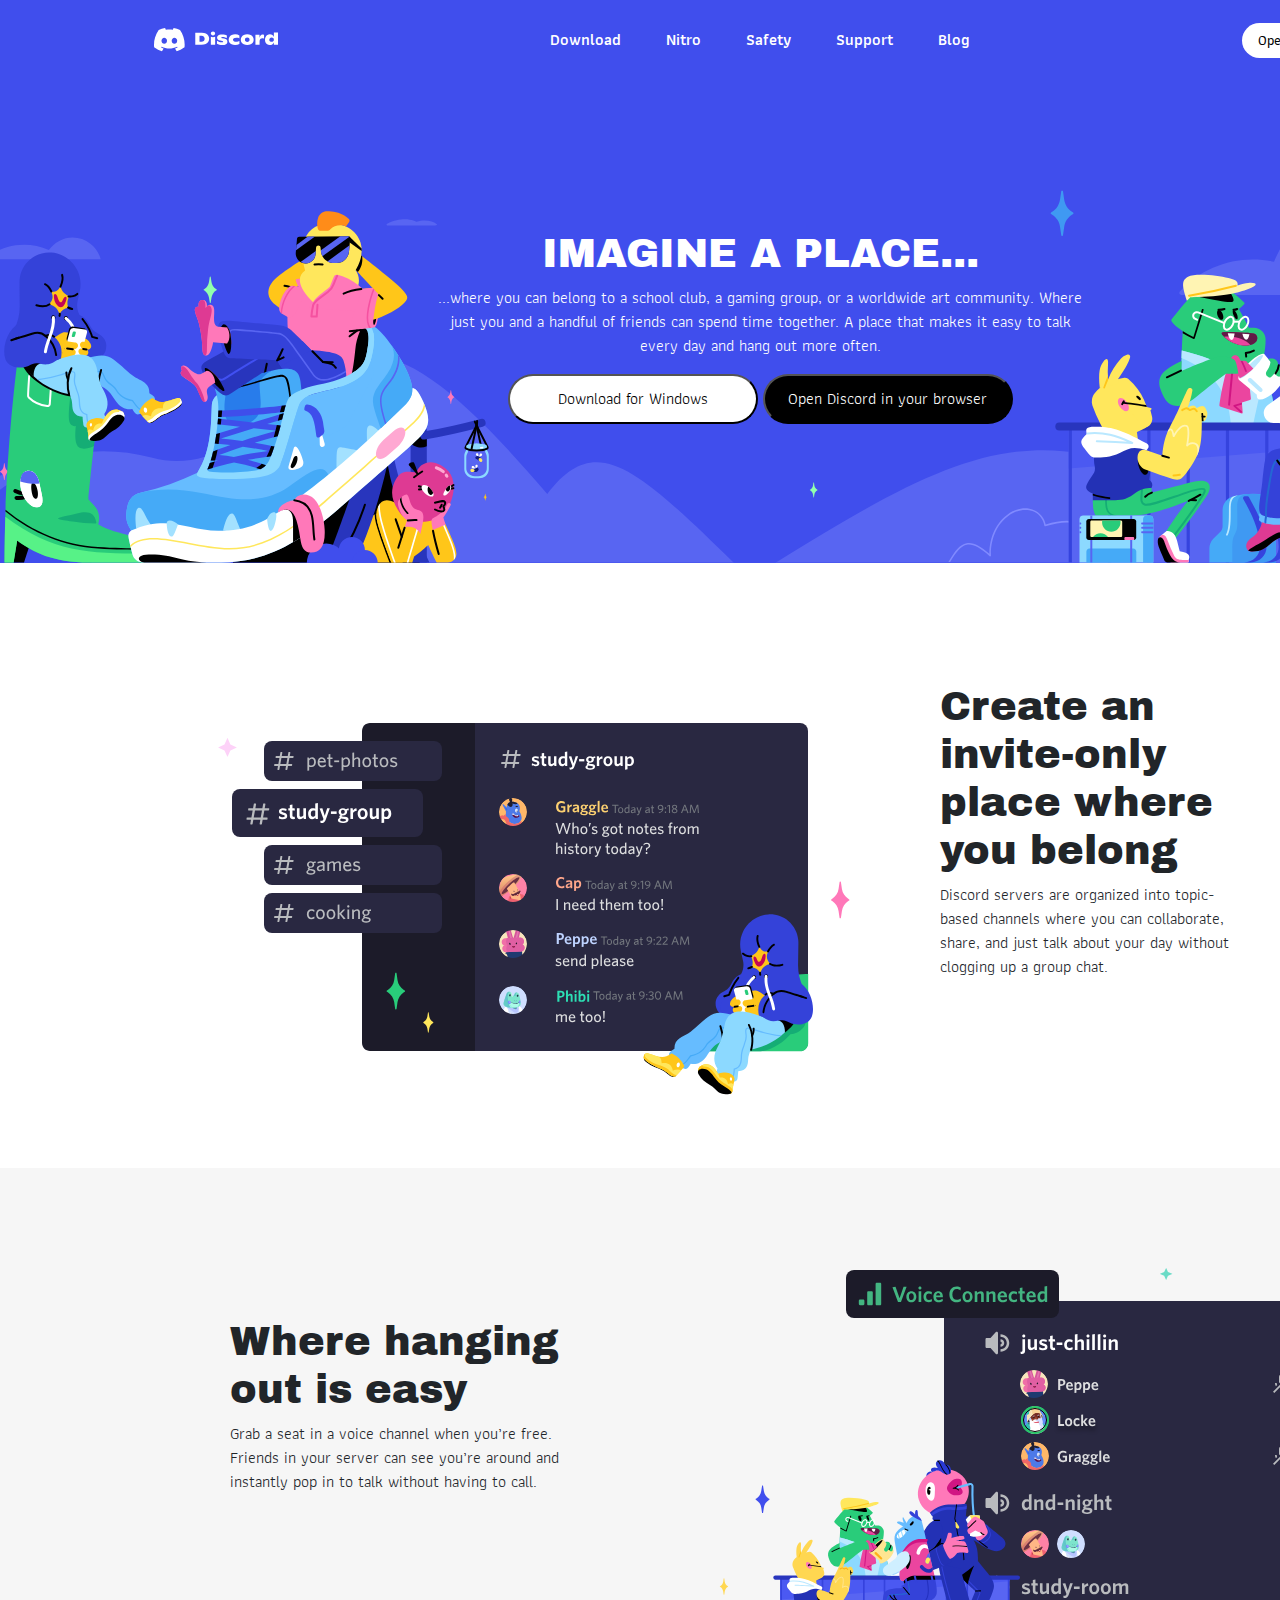
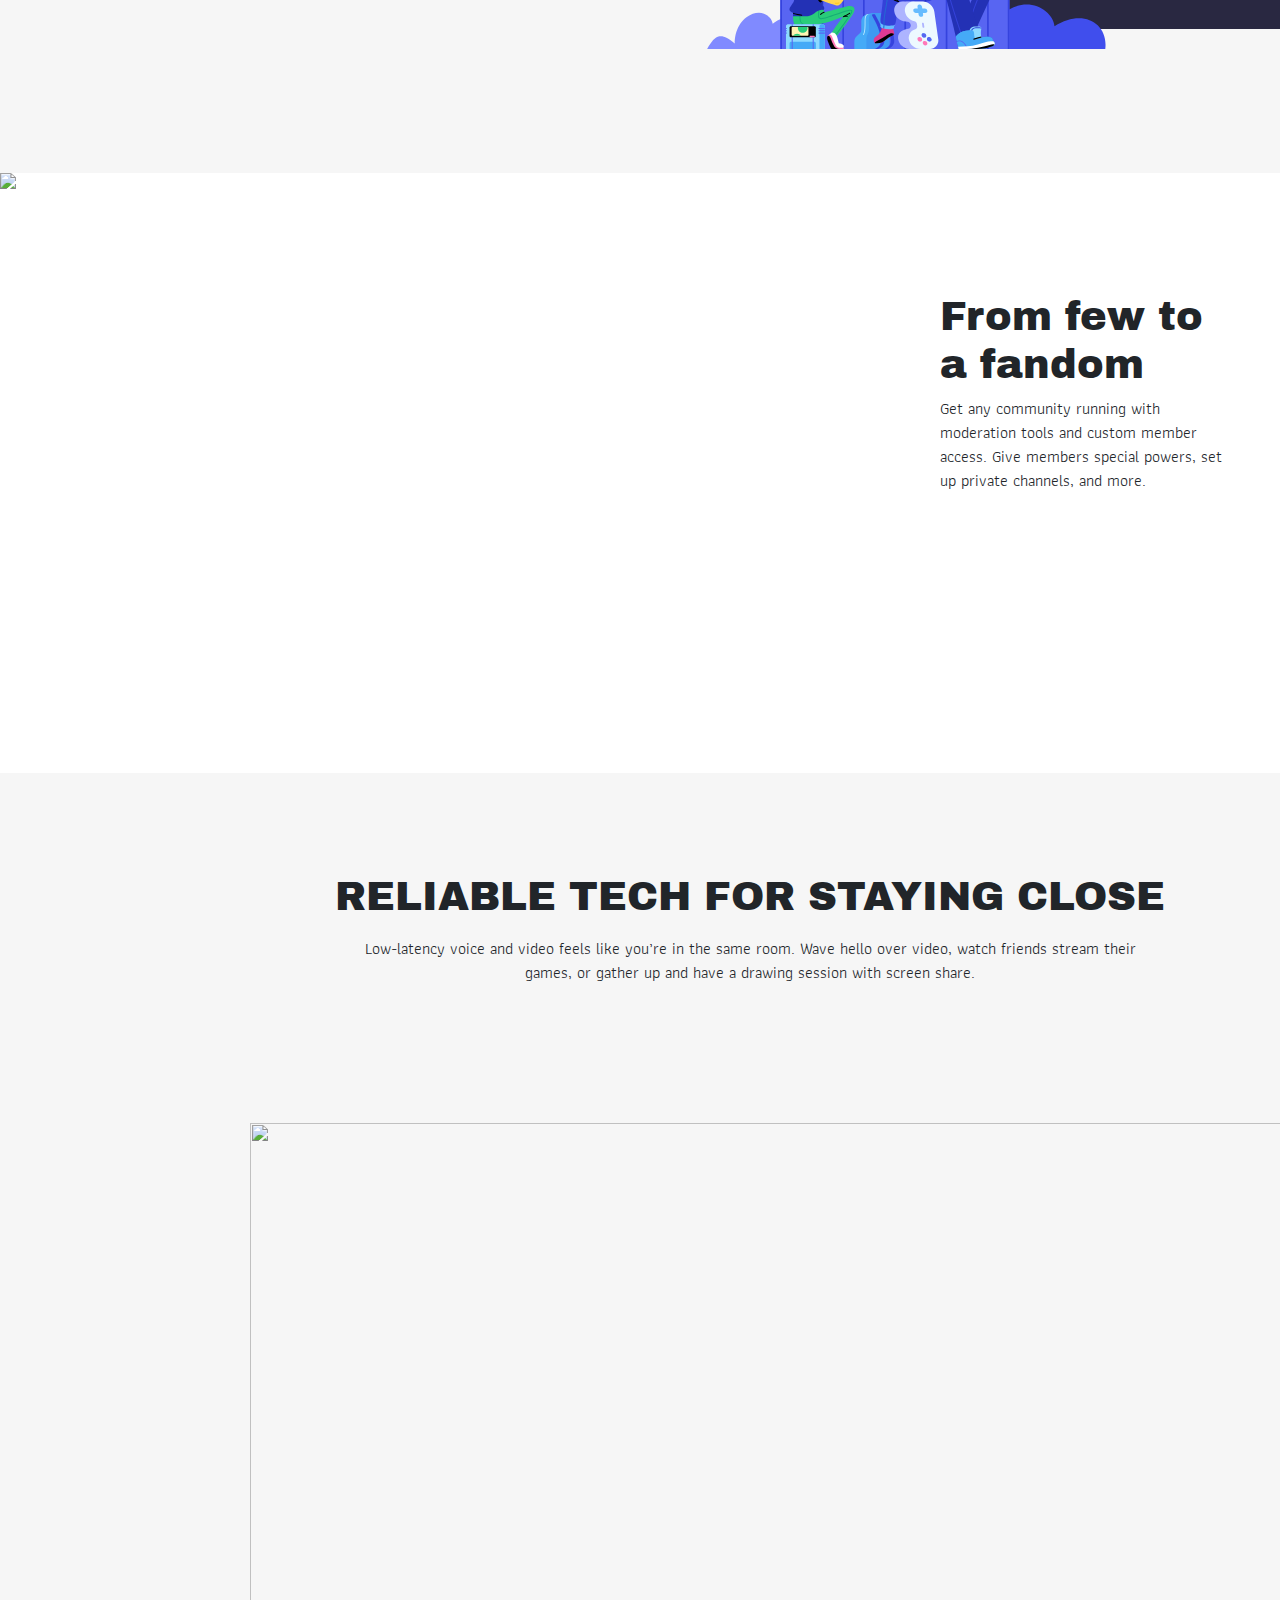
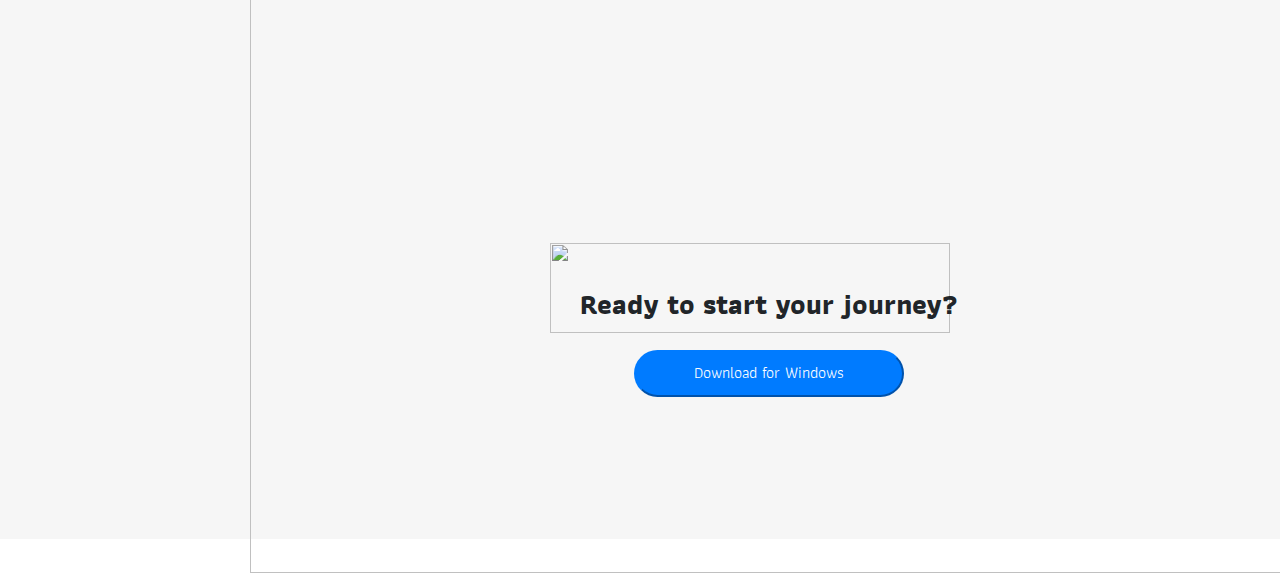
==== commit 3fdd76f6: "Update index.html" ====
--- a/webtech_discord/index.html
+++ b/webtech_discord/index.html
@@ -11,6 +11,9 @@
     <link rel="preconnect" href="https://fonts.googleapis.com">
     <link rel="preconnect" href="https://fonts.gstatic.com" crossorigin>
     <link href="https://fonts.googleapis.com/css2?family=Archivo+Black&family=Athiti&display=swap" rel="stylesheet">
+    <link rel="preconnect" href="https://fonts.googleapis.com">
+    <link rel="preconnect" href="https://fonts.gstatic.com" crossorigin>
+    <link href="https://fonts.googleapis.com/css2?family=Erica+One&display=swap" rel="stylesheet">
     <title>Discord | Your Place to Talk and Hange Out</title>
 </head>
 <style>
@@ -201,30 +204,32 @@
         width: 1050px;
     }
     .home-star{
-        border: 1px solid black;
-        position: absolute;
-        top: 0px;
+        position: absolute;
+        width: 400px;
+        height: 90px;
+        top: 1070px;
+        left: 550px;
     }
     .box1{
         margin-top: 150px;
         width: 680px;
     }
     .buttw{
-        display: inline-block;
         padding: 10px;
         width: 250px;
         height: 50px;
         background-color: white;
         border-radius: 200px;
+        cursor: pointer;
     }
     .buttb{
-        display: inline-block;
         padding: 10px;
         width: 250px;
         height: 50px;
         background-color: black;
         border-radius: 200px;
         color: white;
+        cursor: pointer;
     }
     .box2{
         position: absolute;
@@ -271,6 +276,7 @@
         width: 270px;
         height: 47px;
     }
+    
 
 </style>
 <body>
@@ -312,11 +318,11 @@
                                     </g>
                                 </svg></a>
                             <div class="navlink">
-                                <a class="abar" href="download.html">Download</a>
-                                <a class="abar" href="">Nitro</a>
-                                <a class="abar" href="">Safety</a>
-                                <a class="abar" href="">Support</a>
-                                <a class="abar" href="">Blog</a>
+                                <a class="abar" href="dowload.html">Download</a>
+                                <a class="abar" href="nitro.html">Nitro</a>
+                                <a class="abar" href="safety.html">Safety</a>
+                                <a class="abar" href="support.html">Support</a>
+                                <a class="abar" href="blog.html">Blog</a>
                             </div>
                             <div class="navbutton">
                                 <a class="but" href="">Open Discord</a>
@@ -343,14 +349,18 @@
                         spend time together. A place that makes it easy
                         to talk every day and hang out more often.</p>
                 </div>
-                <div class="">
+                <div class="button-p1">
+                    <button type="button" class="buttw">Download for Windows</button>
+                    <button type="button" class="buttb">Open Discord in your browser</button>
+                </div>
+                <!--<div class="">
                     <div class="col buttw">
                         <p>Download for Window</p>
                     </div>
                     <div class="col buttb">
                         <p>Open Discord in your browser</p>
                     </div>
-                </div>
+                </div>-->
             </div>
         </div>
         <div class="page2">
@@ -395,11 +405,136 @@
                     watch friends stream their<br> games, or gather up and have a drawing session with screen share.</center></p>
             </div>
             <img class="j_chill" src="just_chillin.svg">
-                <img class="home-star" src="home_star.svg">
+            <img class="home-star" src="home_star.svg">
             <div class="box6">
                 <center><h3 style="font-weight: bold;">Ready to start your journey?</h3>
                     <button type="button" class="btn-download btn-primary">Download for Windows</button><!--change color--></center>
             </div>
         </div>
+        <div class="grid blackbackground">
+            <div class="gridrow footercon">
+                <div class="gridfooter">
+                    <div class="foothead">
+                        <h3 class="h3foottext">Imagine a place</h3>
+                    </div>
+                    <div class="footlogolink">
+                        <a class="logowhite" href="https://twitter.com/discord" title="Discord on Twitter">
+                            <svg width="24" height="24" viewBox="0 0 24 24">
+                                <path fill="currentColor"
+                                    d="M8.2177 20.2976C15.798 20.2976 19.9327 14.0329 19.9327 8.58261V8.05011C20.7362 7.46091 21.435 6.74089 22 5.92012C21.2567 6.26235 20.4637 6.48437 19.6507 6.57791C20.5139 6.06164 21.1597 5.24885 21.4675 4.2913C20.6598 4.76183 19.7822 5.10021 18.8677 5.29365C17.3053 3.64491 14.7069 3.56109 13.0415 5.10571C11.9701 6.10222 11.5157 7.59694 11.8512 9.02114C8.54594 8.85772 5.46574 7.29769 3.37823 4.72983C2.28095 6.60789 2.84519 9.01622 4.66249 10.2114C4.00661 10.1858 3.36464 10.0146 2.78309 9.71026V9.7729C2.78257 11.7293 4.15628 13.417 6.07204 13.8136C5.46884 13.9751 4.83671 13.9965 4.22396 13.8763C4.76475 15.5538 6.31437 16.7003 8.07674 16.7267C6.62377 17.8749 4.82287 18.4936 2.97103 18.4808C2.65779 18.4808 2.31323 18.4495 2 18.4182C3.84433 19.6513 6.0148 20.3057 8.23336 20.2976">
+                                </path>
+                            </svg>
+                        </a>
+                        <a class="logowhite linkicon" href="https://www.instagram.com/discord/"
+                            title="Discord on Instagram">
+                            <svg width="24" height="24" viewBox="0 0 24 24">
+                                <g fill="currentColor">
+                                    <path fill-rule="evenodd" clip-rule="evenodd"
+                                        d="M11.9969 2.00632C9.28187 2.00632 8.94143 2.01783 7.87516 2.06648C6.81111 2.11501 6.0844 2.28402 5.44853 2.53116C4.79115 2.78659 4.23365 3.12842 3.67786 3.68417C3.1221 4.23997 2.78028 4.79747 2.52484 5.45485C2.2777 6.09072 2.10869 6.81743 2.06016 7.88148C2.01151 8.94775 2 9.28818 2 12.0032C2 14.7181 2.01151 15.0586 2.06016 16.1249C2.10869 17.1889 2.2777 17.9156 2.52484 18.5515C2.78028 19.2089 3.1221 19.7664 3.67786 20.3222C4.23365 20.8779 4.79115 21.2197 5.44853 21.4752C6.0844 21.7223 6.81111 21.8913 7.87516 21.9398C8.94143 21.9885 9.28187 22 11.9969 22C14.7118 22 15.0523 21.9885 16.1185 21.9398C17.1826 21.8913 17.9093 21.7223 18.5452 21.4752C19.2025 21.2197 19.76 20.8779 20.3158 20.3222C20.8716 19.7664 21.2134 19.2089 21.4689 18.5515C21.716 17.9156 21.885 17.1889 21.9335 16.1249C21.9822 15.0586 21.9937 14.7181 21.9937 12.0032C21.9937 9.28818 21.9822 8.94775 21.9335 7.88148C21.885 6.81743 21.716 6.09072 21.4689 5.45485C21.2134 4.79747 20.8716 4.23997 20.3158 3.68417C19.76 3.12842 19.2025 2.78659 18.5452 2.53116C17.9093 2.28402 17.1826 2.11501 16.1185 2.06648C15.0523 2.01783 14.7118 2.00632 11.9969 2.00632ZM11.9969 3.80755C14.6661 3.80755 14.9823 3.81775 16.0364 3.86584C17.0111 3.91029 17.5404 4.07314 17.8927 4.21005C18.3593 4.3914 18.6923 4.60802 19.0421 4.95786C19.392 5.30767 19.6086 5.64068 19.79 6.10731C19.9269 6.45957 20.0897 6.9889 20.1342 7.96358C20.1823 9.01771 20.1925 9.3339 20.1925 12.0032C20.1925 14.6724 20.1823 14.9886 20.1342 16.0427C20.0897 17.0174 19.9269 17.5468 19.79 17.899C19.6086 18.3656 19.392 18.6987 19.0421 19.0485C18.6923 19.3983 18.3593 19.6149 17.8927 19.7963C17.5404 19.9332 17.0111 20.096 16.0364 20.1405C14.9825 20.1886 14.6663 20.1988 11.9969 20.1988C9.32738 20.1988 9.01127 20.1886 7.95726 20.1405C6.98258 20.096 6.45325 19.9332 6.10099 19.7963C5.63437 19.6149 5.30135 19.3983 4.95155 19.0485C4.60175 18.6987 4.38508 18.3656 4.20373 17.899C4.06683 17.5468 3.90397 17.0174 3.85952 16.0427C3.81143 14.9886 3.80123 14.6724 3.80123 12.0032C3.80123 9.3339 3.81143 9.01771 3.85952 7.96358C3.90397 6.9889 4.06683 6.45957 4.20373 6.10731C4.38508 5.64068 4.60171 5.30767 4.95155 4.95786C5.30135 4.60802 5.63437 4.3914 6.10099 4.21005C6.45325 4.07314 6.98258 3.91029 7.95726 3.86584C9.01139 3.81775 9.32758 3.80755 11.9969 3.80755Z">
+                                    </path>
+                                    <path fill-rule="evenodd" clip-rule="evenodd"
+                                        d="M11.9968 15.3355C10.1564 15.3355 8.66451 13.8435 8.66451 12.0032C8.66451 10.1628 10.1564 8.67089 11.9968 8.67089C13.8372 8.67089 15.3291 10.1628 15.3291 12.0032C15.3291 13.8435 13.8372 15.3355 11.9968 15.3355ZM11.9968 6.86966C9.16161 6.86966 6.86328 9.16799 6.86328 12.0032C6.86328 14.8384 9.16161 17.1367 11.9968 17.1367C14.832 17.1367 17.1303 14.8384 17.1303 12.0032C17.1303 9.16799 14.832 6.86966 11.9968 6.86966Z">
+                                    </path>
+                                    <path fill-rule="evenodd" clip-rule="evenodd"
+                                        d="M18.5328 6.66684C18.5328 7.32938 17.9957 7.86644 17.3331 7.86644C16.6706 7.86644 16.1335 7.32938 16.1335 6.66684C16.1335 6.0043 16.6706 5.46719 17.3331 5.46719C17.9957 5.46719 18.5328 6.0043 18.5328 6.66684Z">
+                                    </path>
+                                </g>
+                            </svg>
+                        </a>
+                        <a class="logowhite linkicon" href="https://www.facebook.com/discord/" title="Discord on Facebook">
+                            <svg width="24" height="24" viewBox="0 0 24 24">
+                                <path fill="currentColor"
+                                    d="M20.875 2H3.09375C2.46875 2 2 2.5 2 3.09375V20.875C2 21.5 2.5 21.9687 3.09375 21.9687H12.6875V14.2188H10.0625V11.1875H12.6562V8.96874C12.6562 6.375 14.2187 4.96875 16.5312 4.96875C17.625 4.96875 18.5937 5.0625 18.875 5.09375V7.78125H17.2812C16.0312 7.78125 15.7812 8.375 15.7812 9.25V11.1875H18.7812L18.4062 14.25H15.8125V22H20.9062C21.5312 22 22 21.5 22 20.9062V3.125C22 2.46875 21.5 2 20.875 2Z">
+                                </path>
+                            </svg>
+                        </a>
+                        <a class="logowhite linkicon" href="https://www.youtube.com/discord/" title="Discord on YouTube">
+                            <svg width="24" height="24" viewBox="0 0 24 24">
+                                <path fill="currentColor" fill-rule="evenodd" clip-rule="evenodd"
+                                    d="M21.3766 4.10479C22.4093 4.38257 23.2225 5.20102 23.4985 6.24038C24 8.12411 24 12.0545 24 12.0545C24 12.0545 24 15.9848 23.4985 17.8688C23.2225 18.908 22.4093 19.7265 21.3766 20.0044C19.505 20.5091 12 20.5091 12 20.5091C12 20.5091 4.49496 20.5091 2.62336 20.0044C1.59082 19.7265 0.777545 18.908 0.501545 17.8688C0 15.9848 0 12.0545 0 12.0545C0 12.0545 0 8.12411 0.501545 6.24038C0.777545 5.20102 1.59082 4.38257 2.62336 4.10479C4.49496 3.59998 12 3.59998 12 3.59998C12 3.59998 19.505 3.59998 21.3766 4.10479ZM15.8182 12.0546L9.54551 15.623V8.48596L15.8182 12.0546Z">
+                                </path>
+                            </svg>
+                        </a>
+                    </div>
+                </div>
+                <div class="space">
+                </div>
+                <div class="footercolumn">
+                    <h3 class="footheadtext">Product</h3>
+                    <a class="footera" href="/">Download</a>
+                    <a class="footera" href="/">Nitro</a>
+                    <a class="footera" href="/">Status</a>
+                </div>
+                <div class="footercolumn">
+                    <h3 class="footheadtext">Company</h3>
+                    <a class="footera" href="/">About</a>
+                    <a class="footera" href="/">Jobs</a>
+                    <a class="footera" href="/">Branding</a>
+                    <a class="footera" href="/">Newsroom</a>
+                </div>
+                <div class="footercolumn">
+                    <h3 class="footheadtext">Resources</h3>
+                    <a class="footera" href="/">College</a>
+                    <a class="footera" href="/">Support</a>
+                    <a class="footera" href="/">Safety</a>
+                    <a class="footera" href="/">Blog</a>
+                    <a class="footera" href="/">Feedback</a>
+                    <a class="footera" href="/">Developers</a>
+                    <a class="footera" href="/">StreamKit</a>
+                </div>
+                <div class="footercolumn">
+                    <h3 class="footheadtext">Policies</h3>
+                    <a class="footera" href="/">Terms</a>
+                    <a class="footera" href="/">Privacy</a>
+                    <a class="footera" href="/">Cookie Settings</a>
+                    <a class="footera" href="/">Guidelines</a>
+                    <a class="footera" href="/">Acknowledgements</a>
+                    <a class="footera" href="/">Licenses</a>
+                    <a class="footera" href="/">Moderation</a>
+                </div>
+    
+            </div>
+            <div class="gridrow">
+                <div class="footner">
+                    <div class="footerb"></div>
+                    <div class="footerlogo">
+                        <a class="logo" aria-label="Home" href=""><svg width="124" height="34" viewBox="0 0 124 34"
+                                class="logo-3LF899">
+                                <g>
+                                    <path
+                                        d="M26.0015 6.9529C24.0021 6.03845 21.8787 5.37198 19.6623 5C19.3833 5.48048 19.0733 6.13144 18.8563 6.64292C16.4989 6.30193 14.1585 6.30193 11.8336 6.64292C11.6166 6.13144 11.2911 5.48048 11.0276 5C8.79575 5.37198 6.67235 6.03845 4.6869 6.9529C0.672601 12.8736 -0.41235 18.6548 0.130124 24.3585C2.79599 26.2959 5.36889 27.4739 7.89682 28.2489C8.51679 27.4119 9.07477 26.5129 9.55525 25.5675C8.64079 25.2265 7.77283 24.808 6.93587 24.312C7.15286 24.1571 7.36986 23.9866 7.57135 23.8161C12.6241 26.1255 18.0969 26.1255 23.0876 23.8161C23.3046 23.9866 23.5061 24.1571 23.7231 24.312C22.8861 24.808 22.0182 25.2265 21.1037 25.5675C21.5842 26.5129 22.1422 27.4119 22.7621 28.2489C25.2885 27.4739 27.8769 26.2959 30.5288 24.3585C31.1952 17.7559 29.4733 12.0212 26.0015 6.9529ZM10.2527 20.8402C8.73376 20.8402 7.49382 19.4608 7.49382 17.7714C7.49382 16.082 8.70276 14.7025 10.2527 14.7025C11.7871 14.7025 13.0425 16.082 13.0115 17.7714C13.0115 19.4608 11.7871 20.8402 10.2527 20.8402ZM20.4373 20.8402C18.9183 20.8402 17.6768 19.4608 17.6768 17.7714C17.6768 16.082 18.8873 14.7025 20.4373 14.7025C21.9717 14.7025 23.2271 16.082 23.1961 17.7714C23.1961 19.4608 21.9872 20.8402 20.4373 20.8402Z">
+                                    </path>
+                                    <path
+                                        d="M41.2697 9.86615H47.8585C49.4394 9.86615 50.7878 10.1141 51.8883 10.6101C52.9887 11.1061 53.8102 11.7881 54.3527 12.6715C54.8951 13.555 55.1741 14.5624 55.1741 15.7094C55.1741 16.8253 54.8952 17.8328 54.3217 18.7472C53.7482 19.6462 52.8803 20.3746 51.7178 20.9016C50.5554 21.4286 49.1139 21.6921 47.3935 21.6921H41.2697V9.86615ZM47.316 18.6852C48.3854 18.6852 49.2069 18.4217 49.7804 17.8793C50.3539 17.3523 50.6484 16.6083 50.6484 15.6939C50.6484 14.8414 50.3849 14.1594 49.8734 13.648C49.3619 13.1365 48.587 12.873 47.5485 12.873H45.4871V18.6852H47.316Z">
+                                    </path>
+                                    <path
+                                        d="M65.4362 21.6774C64.5217 21.4449 63.7003 21.1039 62.9718 20.6389V17.8335C63.5298 18.2675 64.2582 18.6085 65.1882 18.8875C66.1181 19.1665 67.0171 19.306 67.8851 19.306C68.288 19.306 68.598 19.2595 68.7995 19.151C69.001 19.0425 69.1095 18.9185 69.1095 18.7635C69.1095 18.593 69.0475 18.4535 68.939 18.345C68.8305 18.2365 68.6135 18.1435 68.288 18.0505L66.2576 17.6011C65.0952 17.3376 64.2737 16.9501 63.7777 16.4851C63.2818 16.0201 63.0493 15.3847 63.0493 14.6097C63.0493 13.9587 63.2663 13.3853 63.6847 12.9048C64.1187 12.4243 64.7232 12.0523 65.5137 11.7888C66.3041 11.5254 67.2186 11.3859 68.288 11.3859C69.2335 11.3859 70.1014 11.4789 70.8919 11.6959C71.6823 11.8973 72.3333 12.1608 72.8448 12.4708V15.1212C72.3178 14.8112 71.6979 14.5632 71.0159 14.3772C70.3184 14.1912 69.6055 14.0982 68.877 14.0982C67.823 14.0982 67.2961 14.2842 67.2961 14.6407C67.2961 14.8112 67.3736 14.9352 67.5441 15.0282C67.7146 15.1212 68.009 15.1987 68.443 15.2917L70.1324 15.6017C71.2329 15.7876 72.0543 16.1286 72.5968 16.6091C73.1393 17.0896 73.4028 17.787 73.4028 18.7325C73.4028 19.7555 72.9533 20.5769 72.0543 21.1659C71.1554 21.7704 69.8844 22.0648 68.2415 22.0648C67.2806 22.0338 66.3506 21.9098 65.4362 21.6774Z">
+                                    </path>
+                                    <path
+                                        d="M77.5891 21.3213C76.6281 20.8408 75.8842 20.2054 75.4037 19.3994C74.9077 18.5934 74.6752 17.679 74.6752 16.656C74.6752 15.6486 74.9232 14.7341 75.4347 13.9437C75.9462 13.1377 76.6901 12.5177 77.6666 12.0528C78.643 11.6033 79.821 11.3708 81.1849 11.3708C82.8743 11.3708 84.2693 11.7273 85.3852 12.4402V15.5246C84.9977 15.2611 84.5328 15.0286 84.0058 14.8736C83.4788 14.7031 82.9208 14.6256 82.3319 14.6256C81.2779 14.6256 80.472 14.8116 79.8675 15.1991C79.2785 15.5866 78.984 16.0826 78.984 16.7025C78.984 17.307 79.263 17.803 79.852 18.1905C80.4254 18.5779 81.2624 18.7794 82.3474 18.7794C82.9053 18.7794 83.4633 18.7019 84.0058 18.5314C84.5483 18.3609 85.0287 18.175 85.4162 17.927V20.9183C84.1762 21.6623 82.7348 22.0343 81.1074 22.0343C79.728 22.0343 78.5655 21.7863 77.5891 21.3213Z">
+                                    </path>
+                                    <path
+                                        d="M89.8041 21.3213C88.8276 20.8408 88.0837 20.2054 87.5722 19.3839C87.0607 18.5624 86.7972 17.648 86.7972 16.625C86.7972 15.6176 87.0607 14.7031 87.5722 13.9127C88.0837 13.1222 88.8276 12.5022 89.7886 12.0528C90.7495 11.6033 91.9119 11.3708 93.2464 11.3708C94.5794 11.3708 95.7418 11.5878 96.7028 12.0528C97.6637 12.5022 98.4077 13.1222 98.9192 13.9127C99.4306 14.7031 99.6786 15.6021 99.6786 16.625C99.6786 17.6325 99.4306 18.5624 98.9192 19.3839C98.4077 20.2054 97.6792 20.8563 96.7028 21.3213C95.7263 21.7863 94.5794 22.0343 93.2464 22.0343C91.9274 22.0343 90.7805 21.7863 89.8041 21.3213ZM94.9358 18.3299C95.3388 17.927 95.5558 17.369 95.5558 16.7025C95.5558 16.0206 95.3543 15.4936 94.9358 15.0906C94.5174 14.6876 93.9594 14.4861 93.2619 14.4861C92.5335 14.4861 91.9739 14.6876 91.5555 15.0906C91.1525 15.4936 90.9355 16.0206 90.9355 16.7025C90.9355 17.3845 91.137 17.927 91.5555 18.3299C91.9739 18.7484 92.5335 18.9499 93.2619 18.9499C93.9594 18.9344 94.5329 18.7329 94.9358 18.3299Z">
+                                    </path>
+                                    <path
+                                        d="M110.048 11.9901V15.6325C109.614 15.3535 109.056 15.214 108.374 15.214C107.475 15.214 106.777 15.493 106.297 16.0354C105.816 16.5779 105.568 17.4304 105.568 18.5773V21.6772H101.43V11.8196H105.491V14.966C105.708 13.819 106.08 12.9666 106.576 12.4241C107.072 11.8816 107.723 11.5872 108.513 11.5872C109.102 11.5872 109.614 11.7267 110.048 11.9901Z">
+                                    </path>
+                                    <path
+                                        d="M124 9.52563V21.6925H119.862V19.4761C119.505 20.3131 118.978 20.9486 118.265 21.3825C117.551 21.8165 116.667 22.0335 115.613 22.0335C114.683 22.0335 113.862 21.801 113.164 21.3515C112.467 20.9021 111.925 20.2666 111.553 19.4761C111.181 18.6702 110.995 17.7712 110.995 16.7793C110.979 15.7408 111.181 14.8109 111.599 13.9894C112.002 13.168 112.591 12.5325 113.335 12.0675C114.079 11.6025 114.931 11.37 115.892 11.37C117.861 11.37 119.18 12.2225 119.862 13.9429V9.52563H124ZM119.242 18.2517C119.66 17.8487 119.877 17.3062 119.877 16.6553C119.877 16.0198 119.676 15.5083 119.257 15.1209C118.839 14.7334 118.281 14.5319 117.582 14.5319C116.884 14.5319 116.326 14.7334 115.908 15.1364C115.489 15.5393 115.288 16.0508 115.288 16.7018C115.288 17.3527 115.489 17.8642 115.908 18.2672C116.326 18.6702 116.869 18.8717 117.566 18.8717C118.265 18.8717 118.823 18.6702 119.242 18.2517Z">
+                                    </path>
+                                    <path
+                                        d="M58.9885 12.4091C60.1772 12.4091 61.1429 11.5416 61.1429 10.4717C61.1429 9.40164 60.1772 8.5343 58.9885 8.5343C57.7981 8.5343 56.8341 9.40164 56.8341 10.4717C56.8341 11.5416 57.7981 12.4091 58.9885 12.4091Z">
+                                    </path>
+                                    <path
+                                        d="M61.1429 13.741C59.8254 14.3144 58.1825 14.3299 56.8341 13.741V21.6921H61.1429V13.741Z">
+                                    </path>
+                                </g>
+                            </svg></a>
+                        <a class="but footbut" href="">Open Discord</a>
+                    </div>
+                </div>
+    
+            </div>
+        </div>
 </body>
 </html>
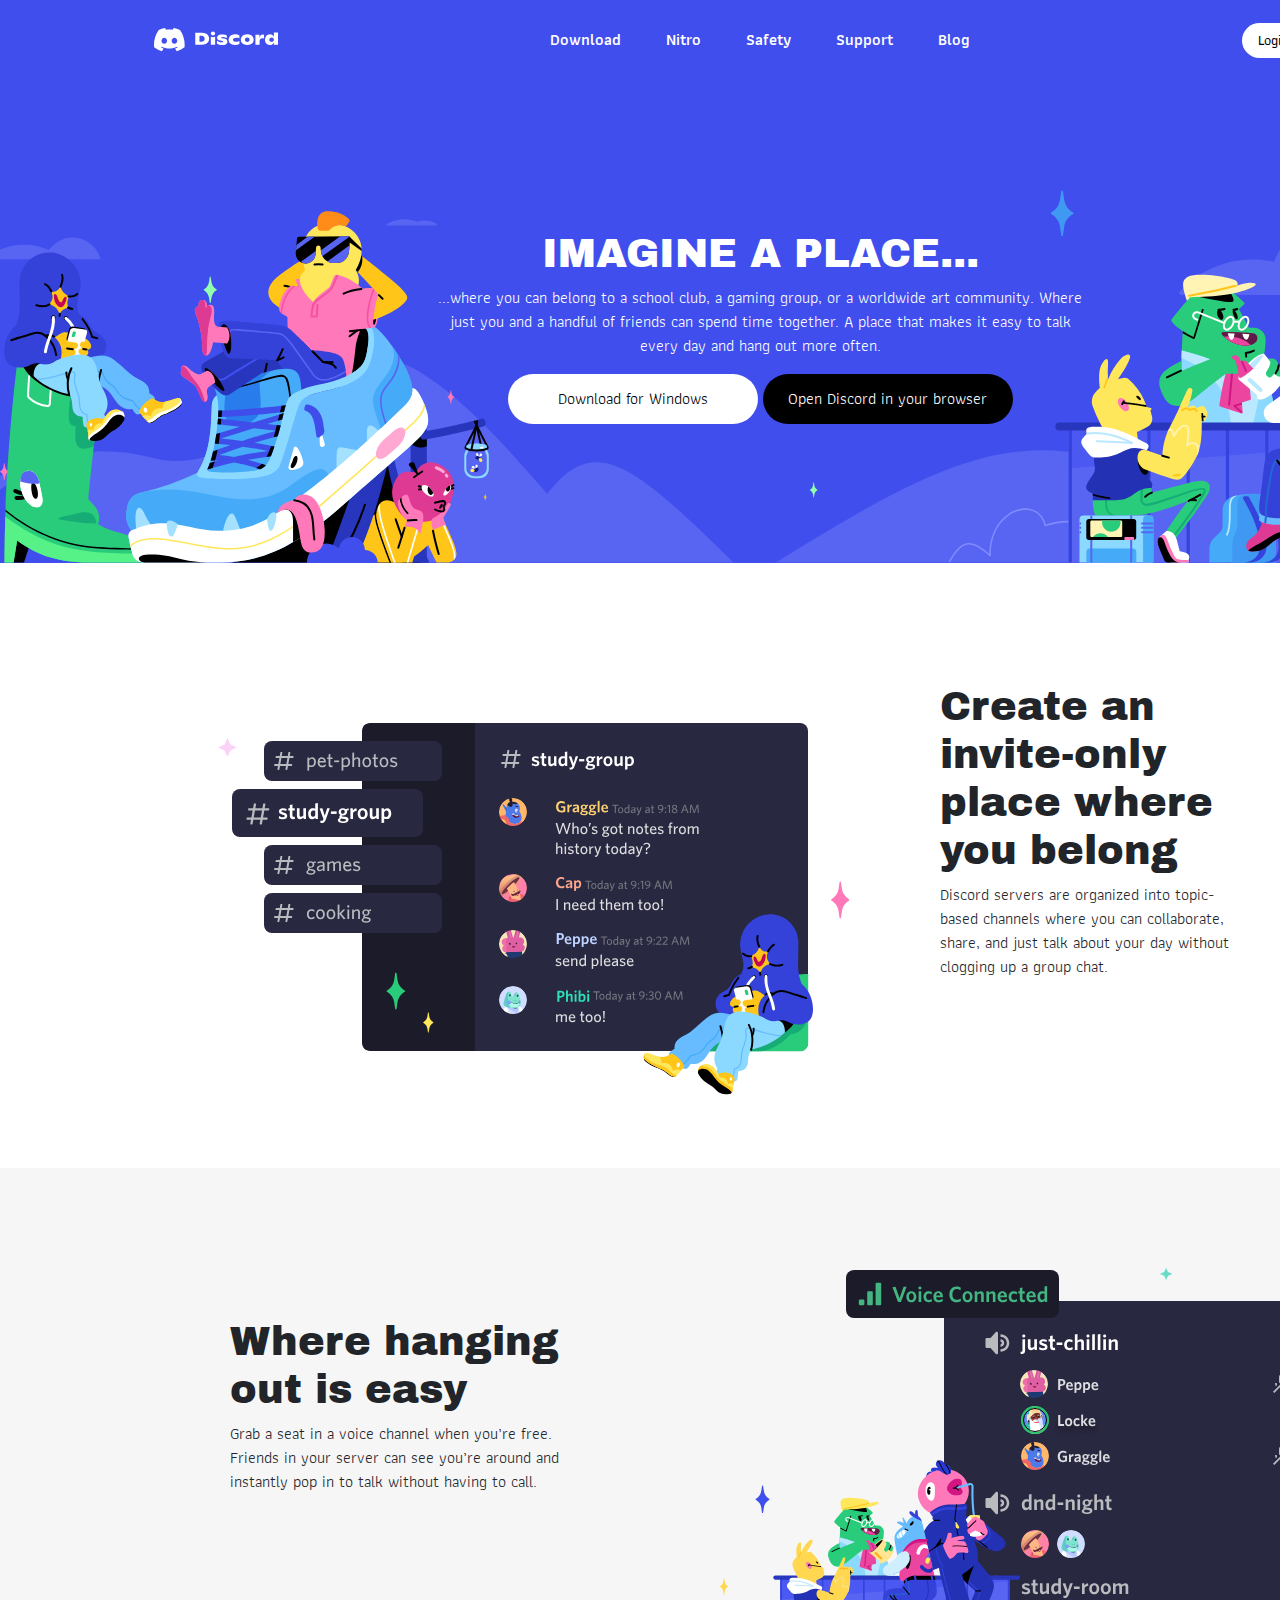
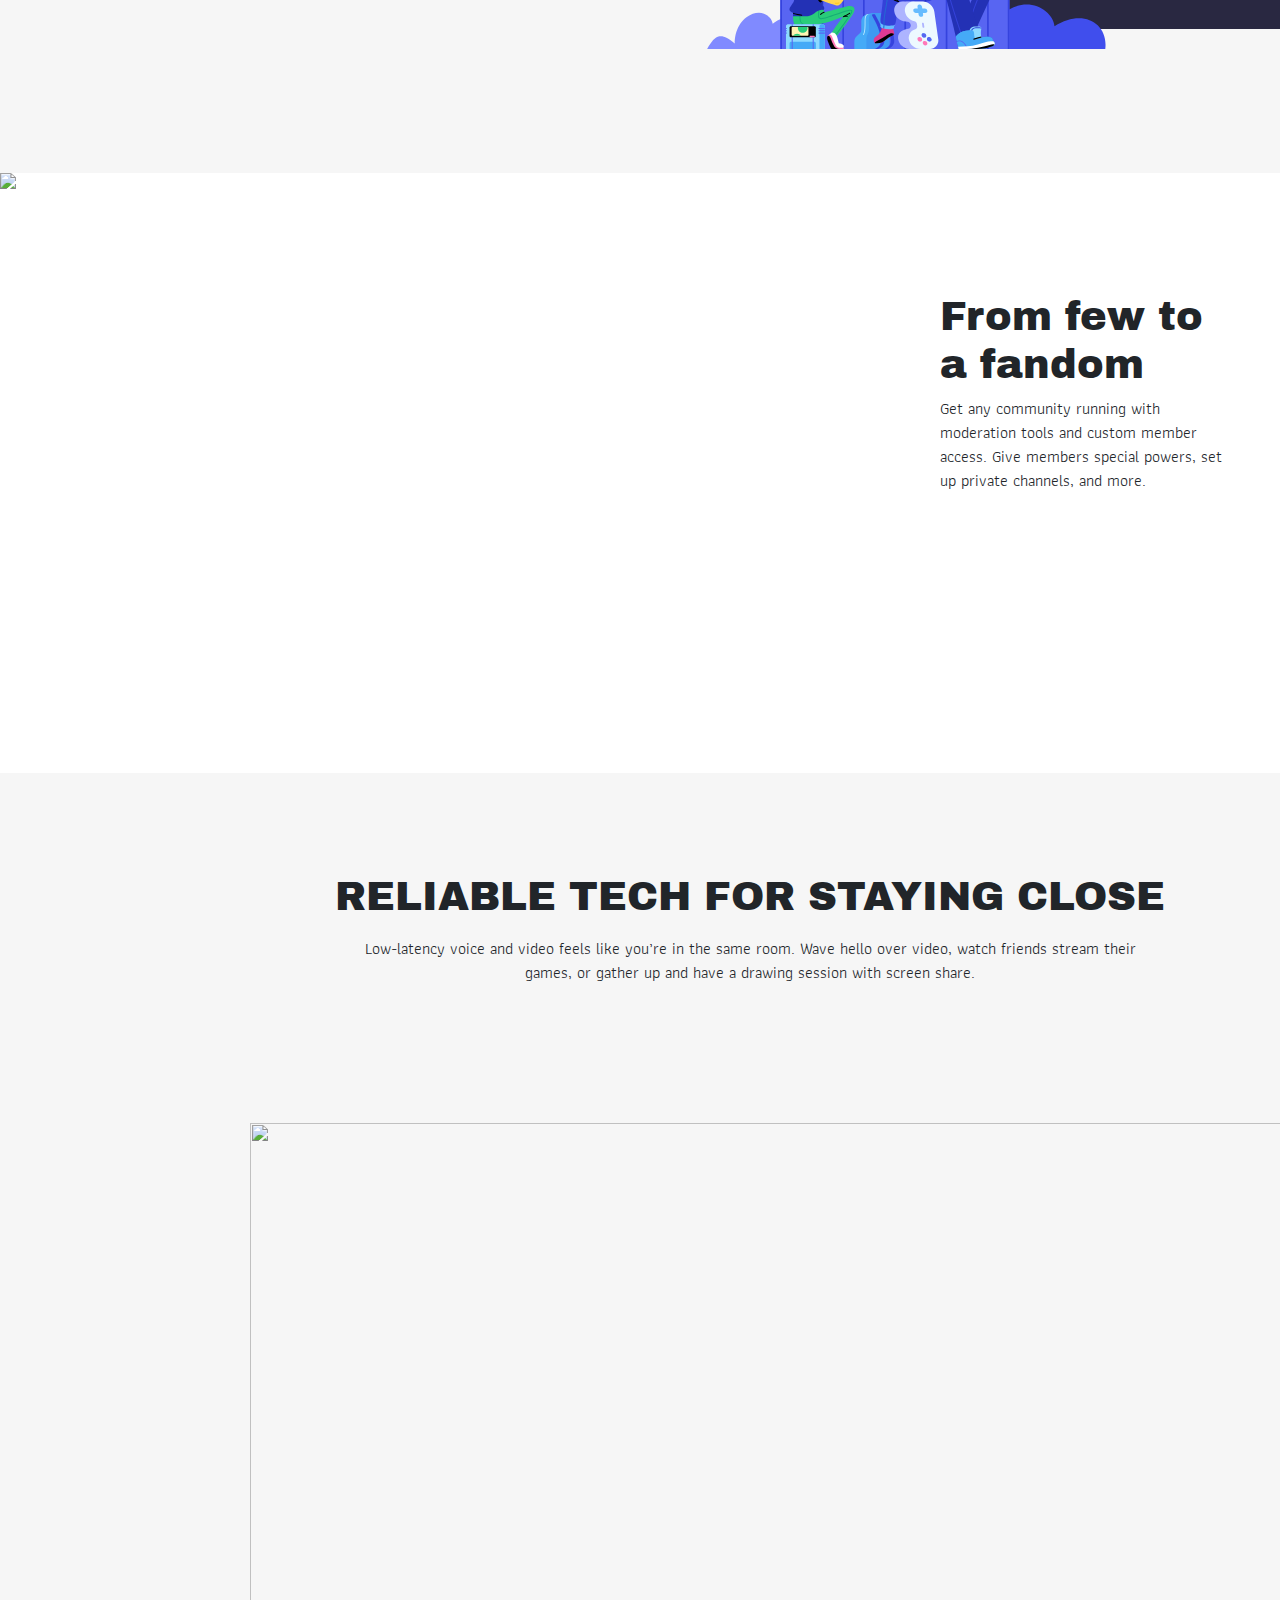
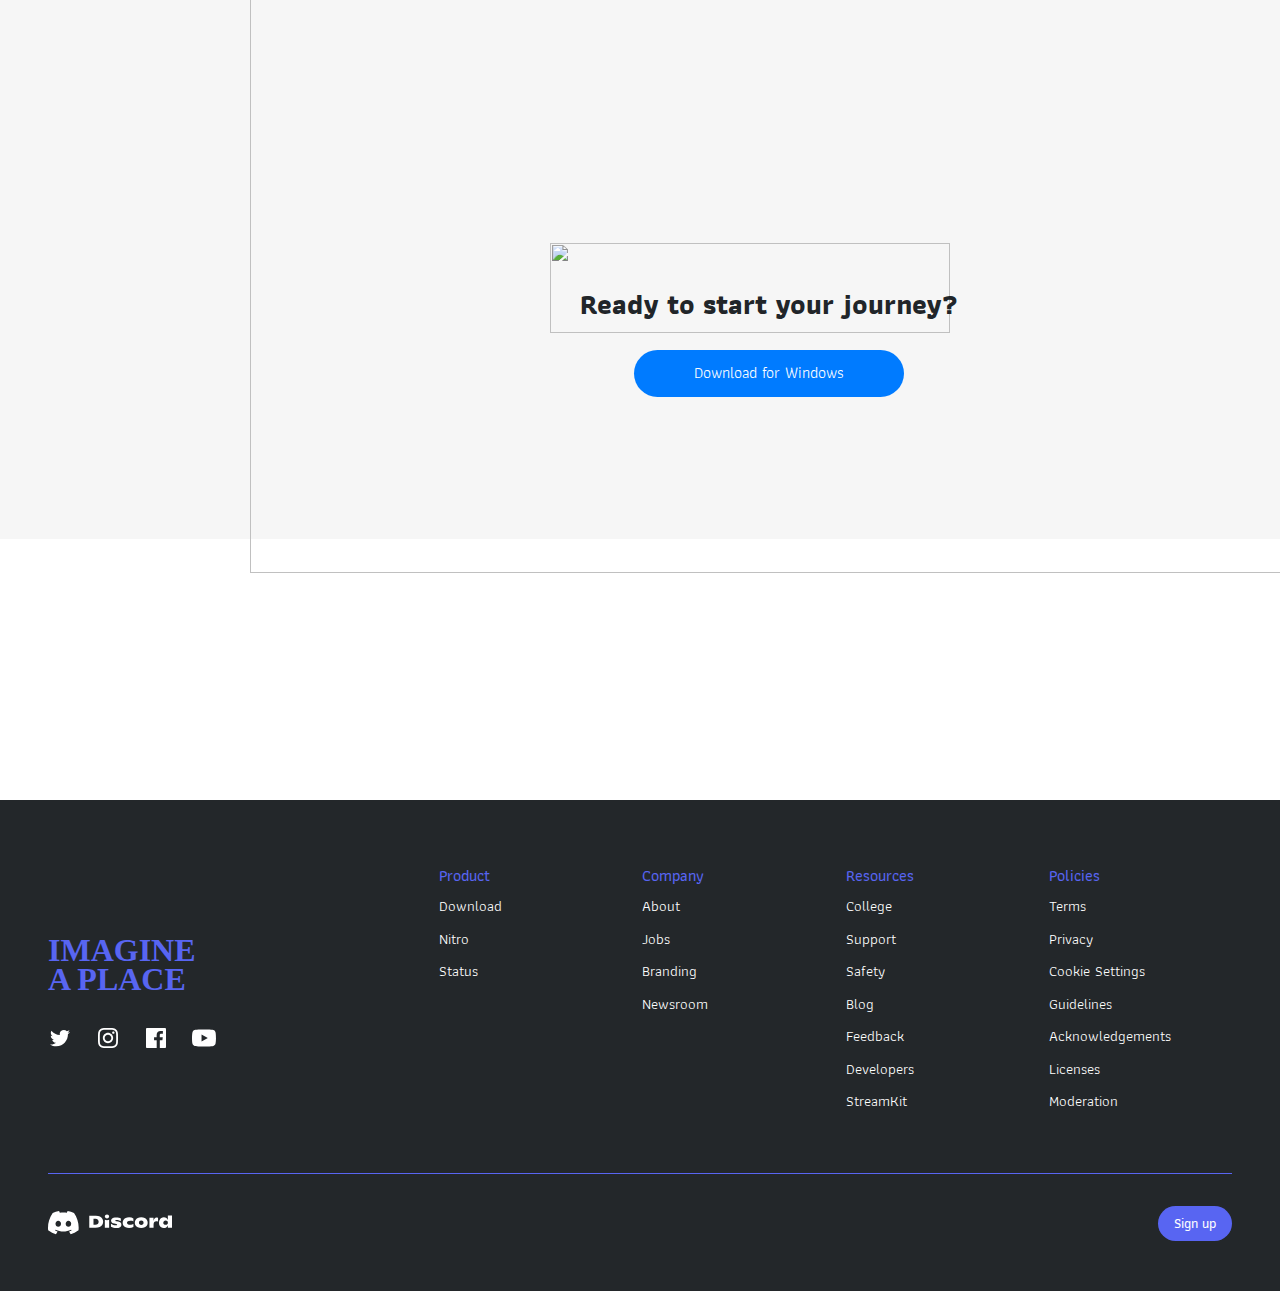
==== commit 16883f1f: "Add files via upload" ====
--- a/webtech_discord/index.html
+++ b/webtech_discord/index.html
@@ -1,13 +1,21 @@
 <html lang="en">
+
 <head>
     <meta charset="UTF-8">
     <meta http-equiv="X-UA-Compatible" content="IE=edge">
     <meta name="viewport" content="width=device-width, initial-scale=1.0">
     <link rel="preconnect" href="https://fonts.googleapis.com">
-    <link rel="stylesheet" href="https://stackpath.bootstrapcdn.com/bootstrap/4.3.1/css/bootstrap.min.css" integrity="sha384-ggOyR0iXCbMQv3Xipma34MD+dH/1fQ784/j6cY/iJTQUOhcWr7x9JvoRxT2MZw1T" crossorigin="anonymous">
-    <script src="https://code.jquery.com/jquery-3.3.1.slim.min.js" integrity="sha384-q8i/X+965DzO0rT7abK41JStQIAqVgRVzpbzo5smXKp4YfRvH+8abtTE1Pi6jizo" crossorigin="anonymous"></script>
-    <script src="https://cdnjs.cloudflare.com/ajax/libs/popper.js/1.14.7/umd/popper.min.js" integrity="sha384-UO2eT0CpHqdSJQ6hJty5KVphtPhzWj9WO1clHTMGa3JDZwrnQq4sF86dIHNDz0W1" crossorigin="anonymous"></script>
-    <script src="https://stackpath.bootstrapcdn.com/bootstrap/4.3.1/js/bootstrap.min.js" integrity="sha384-JjSmVgyd0p3pXB1rRibZUAYoIIy6OrQ6VrjIEaFf/nJGzIxFDsf4x0xIM+B07jRM" crossorigin="anonymous"></script>
+    <link rel="stylesheet" href="https://stackpath.bootstrapcdn.com/bootstrap/4.3.1/css/bootstrap.min.css"
+        integrity="sha384-ggOyR0iXCbMQv3Xipma34MD+dH/1fQ784/j6cY/iJTQUOhcWr7x9JvoRxT2MZw1T" crossorigin="anonymous">
+    <script src="https://code.jquery.com/jquery-3.3.1.slim.min.js"
+        integrity="sha384-q8i/X+965DzO0rT7abK41JStQIAqVgRVzpbzo5smXKp4YfRvH+8abtTE1Pi6jizo"
+        crossorigin="anonymous"></script>
+    <script src="https://cdnjs.cloudflare.com/ajax/libs/popper.js/1.14.7/umd/popper.min.js"
+        integrity="sha384-UO2eT0CpHqdSJQ6hJty5KVphtPhzWj9WO1clHTMGa3JDZwrnQq4sF86dIHNDz0W1"
+        crossorigin="anonymous"></script>
+    <script src="https://stackpath.bootstrapcdn.com/bootstrap/4.3.1/js/bootstrap.min.js"
+        integrity="sha384-JjSmVgyd0p3pXB1rRibZUAYoIIy6OrQ6VrjIEaFf/nJGzIxFDsf4x0xIM+B07jRM"
+        crossorigin="anonymous"></script>
     <link rel="preconnect" href="https://fonts.googleapis.com">
     <link rel="preconnect" href="https://fonts.gstatic.com" crossorigin>
     <link href="https://fonts.googleapis.com/css2?family=Archivo+Black&family=Athiti&display=swap" rel="stylesheet">
@@ -17,104 +25,108 @@
     <title>Discord | Your Place to Talk and Hange Out</title>
 </head>
 <style>
-    body{
+    body {
         overflow-x: hidden;
         margin: 0px;
         font-family: 'Archivo Black', sans-serif;
         font-family: 'Athiti', sans-serif;
     }
-    h1{
+
+    h1 {
         font-family: Archivo Black;
     }
-    p{
+
+    p {
         font-family: Athiti;
     }
+
     .grid {
-            overflow: hidden;
-            width: 100%;
-            display: flex;
-            align-items: center;
-            flex-direction: column;
-            padding: 0 24px;
-        }
-
-        .gridrow {
-            width: 100%;
-            max-width: 1260px;
-            box-sizing: border-box;
-            gap: 0 20px;
-            padding: 0 24px
-        }
-
-        .navhead {
-            width: 100%;
-            max-width: 1260px;
-            box-sizing: border-box;
-            display: grid;
-            gap: 0 20px;
-            padding: 0 24;
-            z-index: 9998;
-        }
-
-        .wrap {
-            display: flex;
-            grid-column: span 4;
-        }
-
-        .nava {
-            display: flex;
-            align-items: center;
-            width: 100%;
-            height: 80px;
-        }
-
-        .logo {
-            justify-content: center;
-            display: flex;
-            align-items: center;
-            cursor: pointer;
-            fill: white;
-        }
-
-        .navlink {
-            flex: 1;
-            text-align: center;
-            font-size: 16px;
-            font-weight: 600;
-        }
-
-        .abar {
-            color: white;
-            margin: 10px;
-            padding: 10px;
-        }
-
-        .abar:hover {
-            color: white;
-        }
-
-        .navbutton {
-            display: flex;
-            width: 124px;
-            text-align: end;
-            flex: 0 0 auto;
-        }
-
-        .but {
-            background-color: white;
-            color: black;
-            border-radius: 40px;
-            cursor: pointer;
-            font-weight: 500;
-            display: inline-flex;
-            font-size: 14px;
-            padding: 7px 16px;
-        }
-
-        .but:hover {
-            box-shadow: 0 8px 14px rgb(0, 0, 0, .2);
-            text-decoration: none;
-        }
+        overflow: hidden;
+        width: 100%;
+        display: flex;
+        align-items: center;
+        flex-direction: column;
+        padding: 0 24px;
+    }
+
+    .gridrow {
+        width: 100%;
+        max-width: 1260px;
+        box-sizing: border-box;
+        gap: 0 20px;
+        padding: 0 24px
+    }
+
+    .navhead {
+        width: 100%;
+        max-width: 1260px;
+        box-sizing: border-box;
+        display: grid;
+        gap: 0 20px;
+        padding: 0 24;
+        z-index: 9998;
+    }
+
+    .wrap {
+        display: flex;
+        grid-column: span 4;
+    }
+
+    .nava {
+        display: flex;
+        align-items: center;
+        width: 100%;
+        height: 80px;
+    }
+
+    .logo {
+        justify-content: center;
+        display: flex;
+        align-items: center;
+        cursor: pointer;
+        fill: white;
+    }
+
+    .navlink {
+        flex: 1;
+        text-align: center;
+        font-size: 16px;
+        font-weight: 600;
+    }
+
+    .abar {
+        color: white;
+        margin: 10px;
+        padding: 10px;
+    }
+
+    .abar:hover {
+        color: white;
+    }
+
+    .navbutton {
+        display: flex;
+        width: 124px;
+        text-align: end;
+        flex: 0 0 auto;
+    }
+
+    .but {
+        background-color: white;
+        color: black;
+        border-radius: 40px;
+        cursor: pointer;
+        font-weight: 500;
+        display: inline-flex;
+        font-size: 14px;
+        padding: 7px 16px;
+    }
+
+    .but:hover {
+        box-shadow: 0 8px 14px rgb(0, 0, 0, .2);
+        text-decoration: none;
+    }
+
     .grid-3Ykf_K {
         width: 100%;
         display: -webkit-box;
@@ -128,93 +140,109 @@
         -ms-flex-direction: column;
         flex-direction: column;
     }
+
     .heroBackground-3m0TRU {
         background: #404eed;
         position: relative;
         min-height: 626px;
         overflow: hidden;
     }
-    .imagine{
+
+    .imagine {
         color: white;
     }
-    .imag-para{
+
+    .imag-para {
         color: white;
     }
-    .page1{
+
+    .page1 {
         width: 1520px;
         position: absolute;
         background-color: #404eed;
         height: 563px;
     }
-    .page2{
+
+    .page2 {
         width: 1520px;
         position: absolute;
         top: 563px;
-        background-color:#ffffff;
+        background-color: #ffffff;
         height: 1563px;
     }
-    .page3{
+
+    .page3 {
         width: 1520px;
         position: absolute;
         top: 1168px;
-        background-color:#f6f6f6;
+        background-color: #f6f6f6;
         height: 1563px;
     }
-    .page4{
+
+    .page4 {
         width: 1520px;
         position: absolute;
         top: 1773px;
-        background-color:#ffffff;
+        background-color: #ffffff;
         height: 600px;
     }
-    .page5{
+
+    .page5 {
         width: 1520px;
         position: absolute;
         top: 2373px;
-        background-color:#f6f6f6;
+        background-color: #f6f6f6;
         height: 1365.78px;
     }
-    .yell{
+
+    .yell {
         position: absolute;
         left: -200px;
         bottom: 0px;
     }
-    .pink{
+
+    .pink {
         position: absolute;
         right: -150px;
         bottom: 0px;
     }
-    .star{
+
+    .star {
         position: absolute;
         left: -50px;
         height: 100px;
         width: 50px;
     }
-    .mount{
+
+    .mount {
         position: absolute;
         left: -250px;
         width: 2000px;
         height: 550px;
         bottom: -30px;
     }
-    .j_chill{
+
+    .j_chill {
         position: absolute;
         left: 250px;
         top: 350px;
         width: 1050px;
     }
-    .home-star{
+
+    .home-star {
         position: absolute;
         width: 400px;
         height: 90px;
         top: 1070px;
         left: 550px;
     }
-    .box1{
+
+    .box1 {
         margin-top: 150px;
         width: 680px;
     }
-    .buttw{
+
+    .buttw {
         padding: 10px;
         width: 250px;
         height: 50px;
@@ -222,7 +250,13 @@
         border-radius: 200px;
         cursor: pointer;
     }
-    .buttb{
+    .footab{
+        position: absolute;
+        top: 4000px;
+        width: 100%;
+        max-width: 100%;
+    }
+    .buttb {
         padding: 10px;
         width: 250px;
         height: 50px;
@@ -231,275 +265,511 @@
         color: white;
         cursor: pointer;
     }
-    .box2{
+
+    .box2 {
         position: absolute;
         top: 120px;
         right: 280px;
         width: 300px;
     }
-    .box3{
+
+    .box3 {
         position: absolute;
         top: 150px;
         left: 230;
         width: 350px;
     }
-    .box4{
+
+    .box4 {
         position: absolute;
         top: 120px;
         right: 280px;
         width: 300px;
     }
-    .box5{
+
+    .box5 {
         position: absolute;
         top: 100px;
         left: 250px;
         width: 1000px;
     }
-    .box6{
+
+    .box6 {
         position: absolute;
         top: 1115px;
         left: 580px;
     }
-    .study{
+
+    .study {
         position: absolute;
         top: 120px;
         left: 200px;
     }
-    .voice{
+
+    .voice {
         position: absolute;
         top: 70px;
         right: 150px;
     }
-    .btn-download{
+
+    .btn-download {
         border-radius: 50px;
         margin-top: 20px;
         width: 270px;
         height: 47px;
     }
-    
-
+    .all {
+            height: 100%;
+            overflow-x: hidden;
+        }
+
+        .outContain {
+            position: relative;
+            background: linear-gradient(90deg, #b473f5, #e292aa);
+        }
+
+        .grid {
+            overflow: hidden;
+            width: 100%;
+            display: flex;
+            align-items: center;
+            flex-direction: column;
+            padding: 0 24px;
+        }
+
+        .gridrow {
+            width: 100%;
+            max-width: 1260px;
+            box-sizing: border-box;
+            gap: 0 20px;
+            padding: 0 24px
+        }
+
+        .navhead {
+            width: 100%;
+            max-width: 1260px;
+            box-sizing: border-box;
+            display: grid;
+            gap: 0 20px;
+            padding: 0 24;
+            z-index: 9998;
+        }
+
+        .wrap {
+            display: flex;
+            grid-column: span 4;
+        }
+
+        .nava {
+            display: flex;
+            align-items: center;
+            width: 100%;
+            height: 80px;
+        }
+
+        .logo {
+            justify-content: center;
+            display: flex;
+            align-items: center;
+            cursor: pointer;
+            fill: white;
+        }
+
+        .navlink {
+            flex: 1;
+            text-align: center;
+            font-size: 16px;
+            font-weight: 600;
+        }
+
+        .abar {
+            color: white;
+            margin: 10px;
+            padding: 10px;
+        }
+
+        .abar:hover {
+            color: white;
+        }
+
+        .navbutton {
+            display: flex;
+            width: 124px;
+            text-align: end;
+            flex: 0 0 auto;
+        }
+
+        .but {
+            background-color: white;
+            color: black;
+            border-radius: 40px;
+            cursor: pointer;
+            font-weight: 500;
+            display: inline-flex;
+            font-size: 14px;
+            padding: 7px 16px;
+        }
+
+        .but:hover {
+            box-shadow: 0 8px 14px rgb(0, 0, 0, .2);
+            text-decoration: none;
+        }
+
+        .pictitle {
+            position: relative;
+            grid-column: span 4;
+        }
+
+        .title {
+            /* margin-top: 150px; */
+            padding-top: 150px;
+            padding-bottom: 130px;
+            z-index: 2;
+            grid-template-columns: repeat(3, 1fr);
+        }
+
+        .text {
+            width: 580px;
+            height: 84px;
+            text-align: left;
+            color: white;
+            margin-top: 40px;
+            font-size: 16px;
+            line-height: 140%
+        }
+
+        .bothbutton {
+            display: flex;
+            align-items: center;
+        }
+
+        .buttonblack {
+            display: inline-flex;
+            align-items: center;
+            justify-content: center;
+            background-color: black;
+            color: white;
+            border-radius: 50px;
+            font-weight: 500;
+            box-sizing: border-box;
+            font-size: 20px;
+            padding: 16px 32px;
+            margin-right: 40px;
+            transition-duration: .2s;
+            flex-shrink: 0;
+        }
+
+        .buttonblack:hover {
+            box-shadow: 0 8px 14px rgb(0, 0, 0, .2);
+            text-decoration: none;
+            background-color: rgb(39, 39, 39);
+        }
+
+        .buttext {
+            background-color: #5865f2;
+            color: white;
+            font-size: 12px;
+            padding: 0 8px;
+            border-radius: 24px;
+            margin-left: 10px;
+            line-height: 20px;
+        }
+
+        .headone {
+            padding-top: 55px;
+        }
+
+        .headonetext {
+            padding-top: 20px;
+        }
+
+        .h2text {
+            max-width: 1260px;
+            text-align: center;
+            font-family: 'Rammetto One', cursive;
+            font-weight: 600;
+            line-height: 120%;
+            font-size: 40px;
+            font-weight: bold;
+            text-transform: uppercase;
+        }
+
+        .conmain {
+            margin-top: 56px;
+            gap: 20px;
+            display: grid;
+            padding: 0 24px;
+            grid-template-columns: repeat(3, 1fr);
+        }
+
+        .contitle {
+            border-radius: 8px;
+            padding: 32px;
+            display: flex;
+            flex-direction: column;
+            justify-content: space-between;
+            text-align: center;
+        }
+
+        .better {
+            background: linear-gradient(142.53deg, #00a295, #26e8f4 98.75%), #3dcda7;
+        }
+
+        .contitleheadtext {
+            font-size: 20px;
+            line-height: 140%;
+            color: white;
+        }
+
+        .contitletext {
+            margin-top: 12px;
+            font-size: 16px;
+            line-height: 24px;
+            color: white;
+        }
+
+        .conimage {
+            margin-top: 20px;
+            margin-left: auto;
+            margin-right: auto;
+        }
+
+        .person {
+            background: linear-gradient(321.82deg, #21f2ff, #4181ff 59.22%, #4475ff 98.02%), #7196ff;
+        }
+
+        .support {
+            background: linear-gradient(138.46deg, #3e70ff 1.48%, #9a98ff 98.75%), #ff73fa;
+        }
+
+        .rep {
+            background: linear-gradient(141.85deg, #7e7bff, #ff73fa);
+        }
+
+        .bigger {
+            background: linear-gradient(141.48deg, #f837ee 1.35%, #ffcd4b);
+        }
+
+        .hd {
+            background: linear-gradient(321.73deg, #ffcd4b -1.09%, #ee6315 100.65%);
+        }
+
+        .h3text {
+            max-width: 1260px;
+            text-align: center;
+            font-weight: 600;
+            line-height: 120%;
+            font-size: 32px;
+            font-weight: bold;
+            padding-top: 100px;
+        }
+
+        .buttonmargin {
+            margin-top: 40px;
+            height: 55px;
+            width: 400px;
+            justify-content: center;
+        }
+
+        button {
+            border: 0;
+        }
+
+        .pigni {
+            width: 300px;
+            display: block;
+        }
+
+        .videowrap {
+            position: absolute;
+            top: 0;
+            left: 0;
+            width: 100%;
+            height: 100%;
+            z-index: 0;
+            overflow: hidden;
+        }
+
+        .videotitle {
+            position: absolute;
+            top: 70%;
+            left: 46%;
+            transform: translate(-50%, -45%);
+        }
+
+        .bothbuttoncen {
+            justify-content: center;
+        }
+
+        .blackbackground {
+            background-color: #23272a;
+            color: white;
+        }
+
+        .gridfooter {
+            padding-top: 80px;
+            padding-bottom: 64px;
+        }
+
+        .conpadding {
+            padding-bottom: 64px;
+        }
+
+        .foothead {
+            grid-column: span 4;
+            display: flex;
+            flex-direction: column;
+        }
+
+        .h3foottext {
+            font-family: 'Rammetto One', cursive;
+            text-transform: uppercase;
+            flex-grow: 1;
+            /* margin-bottom: 50px; */
+            color: #5865f2;
+            font-size: 32px;
+            font-weight: 800;
+            line-height: 90%;
+        }
+
+        .footlogolink {
+            display: flex;
+            align-items: center;
+            margin-top: 24px;
+        }
+
+        .linkicon {
+            margin-left: 24px;
+        }
+
+        .logowhite {
+            color: white;
+        }
+
+        .linkicon:hover {
+            color: white;
+        }
+
+        .footercolumn {
+            grid-column: span 2;
+            margin-bottom: 40px;
+            font-weight: 400;
+        }
+
+        .footercon {
+            margin-top: 56px;
+            gap: 20px;
+            display: grid;
+            padding: 0 24px;
+            grid-template-columns: repeat(11, 1fr);
+        }
+
+        .footheadtext {
+            color: #5865f2;
+            font-size: 16px;
+            padding-top: 10px;
+        }
+
+        .footera {
+            display: block;
+            margin-top: 10px;
+            color: white;
+            font-size: 15px;
+            text-decoration: none;
+        }
+
+        .footera:hover {
+            color: white;
+            text-decoration: underline;
+        }
+
+        .space {
+            display: initial;
+            grid-column: span 2;
+            grid-row-end: span 2;
+        }
+
+        .footerlogo {
+            display: flex;
+            align-items: center;
+            justify-content: space-between;
+        }
+        .footerb{
+            background-color: #5865f2;
+            width: 100%;
+            height: 1px;
+            margin-bottom: 32px;
+        }
+        .footbut{
+            background-color: #5865f2;
+            color: white;
+            transition-duration: .2s;
+        }
+        .footbut:hover{
+            color: white;
+            background-color: #808bfa;
+        }
+        .footner{
+            display: grid;
+            margin-bottom: 50px;
+        }
+        .botcon{
+            display: grid;
+            margin-top: 100px;
+            margin-bottom: 100px;
+            align-items: center;
+            justify-content: end;
+        }
+        .botimg{
+            width: 200px;
+        }
+        .botbackground{
+            background-color: #7289da;
+        }
+        .bottext{
+            margin-top: 30px;
+            color: white;
+            font-size: 16px 2vw 20px;
+            line-height: 1;
+        }
+        .botbut{
+            margin-top: 32px;
+        }
+        .footmenu{
+            margin-top: 24px;
+            display: flex;
+            align-items: center;
+        }
+        .cmenu{
+            position: relative;
+        }
+        .cimg{
+            width: 24px;
+            height: 16px;
+            margin-right: 8px;
+        }
+        .cmenutable{
+            display: flex;
+            align-items: center;
+            cursor: pointer;
+        }
+        .ctext{
+            font-size: 14px;
+            line-height: 16px;
+        }
+        .menubut{
+            padding: 8px;
+        }
 </style>
+
 <body>
-        <div class="page1">
-            <div class="grid">
-                <div class="navhead">
-                    <header class="wrap">
-                        <nav class="nava">
-                            <a class="logo" aria-label="Home" href="index.html"><svg width="124" height="34" viewBox="0 0 124 34"
-                                    class="logo-3LF899">
-                                    <g>
-                                        <path
-                                            d="M26.0015 6.9529C24.0021 6.03845 21.8787 5.37198 19.6623 5C19.3833 5.48048 19.0733 6.13144 18.8563 6.64292C16.4989 6.30193 14.1585 6.30193 11.8336 6.64292C11.6166 6.13144 11.2911 5.48048 11.0276 5C8.79575 5.37198 6.67235 6.03845 4.6869 6.9529C0.672601 12.8736 -0.41235 18.6548 0.130124 24.3585C2.79599 26.2959 5.36889 27.4739 7.89682 28.2489C8.51679 27.4119 9.07477 26.5129 9.55525 25.5675C8.64079 25.2265 7.77283 24.808 6.93587 24.312C7.15286 24.1571 7.36986 23.9866 7.57135 23.8161C12.6241 26.1255 18.0969 26.1255 23.0876 23.8161C23.3046 23.9866 23.5061 24.1571 23.7231 24.312C22.8861 24.808 22.0182 25.2265 21.1037 25.5675C21.5842 26.5129 22.1422 27.4119 22.7621 28.2489C25.2885 27.4739 27.8769 26.2959 30.5288 24.3585C31.1952 17.7559 29.4733 12.0212 26.0015 6.9529ZM10.2527 20.8402C8.73376 20.8402 7.49382 19.4608 7.49382 17.7714C7.49382 16.082 8.70276 14.7025 10.2527 14.7025C11.7871 14.7025 13.0425 16.082 13.0115 17.7714C13.0115 19.4608 11.7871 20.8402 10.2527 20.8402ZM20.4373 20.8402C18.9183 20.8402 17.6768 19.4608 17.6768 17.7714C17.6768 16.082 18.8873 14.7025 20.4373 14.7025C21.9717 14.7025 23.2271 16.082 23.1961 17.7714C23.1961 19.4608 21.9872 20.8402 20.4373 20.8402Z">
-                                        </path>
-                                        <path
-                                            d="M41.2697 9.86615H47.8585C49.4394 9.86615 50.7878 10.1141 51.8883 10.6101C52.9887 11.1061 53.8102 11.7881 54.3527 12.6715C54.8951 13.555 55.1741 14.5624 55.1741 15.7094C55.1741 16.8253 54.8952 17.8328 54.3217 18.7472C53.7482 19.6462 52.8803 20.3746 51.7178 20.9016C50.5554 21.4286 49.1139 21.6921 47.3935 21.6921H41.2697V9.86615ZM47.316 18.6852C48.3854 18.6852 49.2069 18.4217 49.7804 17.8793C50.3539 17.3523 50.6484 16.6083 50.6484 15.6939C50.6484 14.8414 50.3849 14.1594 49.8734 13.648C49.3619 13.1365 48.587 12.873 47.5485 12.873H45.4871V18.6852H47.316Z">
-                                        </path>
-                                        <path
-                                            d="M65.4362 21.6774C64.5217 21.4449 63.7003 21.1039 62.9718 20.6389V17.8335C63.5298 18.2675 64.2582 18.6085 65.1882 18.8875C66.1181 19.1665 67.0171 19.306 67.8851 19.306C68.288 19.306 68.598 19.2595 68.7995 19.151C69.001 19.0425 69.1095 18.9185 69.1095 18.7635C69.1095 18.593 69.0475 18.4535 68.939 18.345C68.8305 18.2365 68.6135 18.1435 68.288 18.0505L66.2576 17.6011C65.0952 17.3376 64.2737 16.9501 63.7777 16.4851C63.2818 16.0201 63.0493 15.3847 63.0493 14.6097C63.0493 13.9587 63.2663 13.3853 63.6847 12.9048C64.1187 12.4243 64.7232 12.0523 65.5137 11.7888C66.3041 11.5254 67.2186 11.3859 68.288 11.3859C69.2335 11.3859 70.1014 11.4789 70.8919 11.6959C71.6823 11.8973 72.3333 12.1608 72.8448 12.4708V15.1212C72.3178 14.8112 71.6979 14.5632 71.0159 14.3772C70.3184 14.1912 69.6055 14.0982 68.877 14.0982C67.823 14.0982 67.2961 14.2842 67.2961 14.6407C67.2961 14.8112 67.3736 14.9352 67.5441 15.0282C67.7146 15.1212 68.009 15.1987 68.443 15.2917L70.1324 15.6017C71.2329 15.7876 72.0543 16.1286 72.5968 16.6091C73.1393 17.0896 73.4028 17.787 73.4028 18.7325C73.4028 19.7555 72.9533 20.5769 72.0543 21.1659C71.1554 21.7704 69.8844 22.0648 68.2415 22.0648C67.2806 22.0338 66.3506 21.9098 65.4362 21.6774Z">
-                                        </path>
-                                        <path
-                                            d="M77.5891 21.3213C76.6281 20.8408 75.8842 20.2054 75.4037 19.3994C74.9077 18.5934 74.6752 17.679 74.6752 16.656C74.6752 15.6486 74.9232 14.7341 75.4347 13.9437C75.9462 13.1377 76.6901 12.5177 77.6666 12.0528C78.643 11.6033 79.821 11.3708 81.1849 11.3708C82.8743 11.3708 84.2693 11.7273 85.3852 12.4402V15.5246C84.9977 15.2611 84.5328 15.0286 84.0058 14.8736C83.4788 14.7031 82.9208 14.6256 82.3319 14.6256C81.2779 14.6256 80.472 14.8116 79.8675 15.1991C79.2785 15.5866 78.984 16.0826 78.984 16.7025C78.984 17.307 79.263 17.803 79.852 18.1905C80.4254 18.5779 81.2624 18.7794 82.3474 18.7794C82.9053 18.7794 83.4633 18.7019 84.0058 18.5314C84.5483 18.3609 85.0287 18.175 85.4162 17.927V20.9183C84.1762 21.6623 82.7348 22.0343 81.1074 22.0343C79.728 22.0343 78.5655 21.7863 77.5891 21.3213Z">
-                                        </path>
-                                        <path
-                                            d="M89.8041 21.3213C88.8276 20.8408 88.0837 20.2054 87.5722 19.3839C87.0607 18.5624 86.7972 17.648 86.7972 16.625C86.7972 15.6176 87.0607 14.7031 87.5722 13.9127C88.0837 13.1222 88.8276 12.5022 89.7886 12.0528C90.7495 11.6033 91.9119 11.3708 93.2464 11.3708C94.5794 11.3708 95.7418 11.5878 96.7028 12.0528C97.6637 12.5022 98.4077 13.1222 98.9192 13.9127C99.4306 14.7031 99.6786 15.6021 99.6786 16.625C99.6786 17.6325 99.4306 18.5624 98.9192 19.3839C98.4077 20.2054 97.6792 20.8563 96.7028 21.3213C95.7263 21.7863 94.5794 22.0343 93.2464 22.0343C91.9274 22.0343 90.7805 21.7863 89.8041 21.3213ZM94.9358 18.3299C95.3388 17.927 95.5558 17.369 95.5558 16.7025C95.5558 16.0206 95.3543 15.4936 94.9358 15.0906C94.5174 14.6876 93.9594 14.4861 93.2619 14.4861C92.5335 14.4861 91.9739 14.6876 91.5555 15.0906C91.1525 15.4936 90.9355 16.0206 90.9355 16.7025C90.9355 17.3845 91.137 17.927 91.5555 18.3299C91.9739 18.7484 92.5335 18.9499 93.2619 18.9499C93.9594 18.9344 94.5329 18.7329 94.9358 18.3299Z">
-                                        </path>
-                                        <path
-                                            d="M110.048 11.9901V15.6325C109.614 15.3535 109.056 15.214 108.374 15.214C107.475 15.214 106.777 15.493 106.297 16.0354C105.816 16.5779 105.568 17.4304 105.568 18.5773V21.6772H101.43V11.8196H105.491V14.966C105.708 13.819 106.08 12.9666 106.576 12.4241C107.072 11.8816 107.723 11.5872 108.513 11.5872C109.102 11.5872 109.614 11.7267 110.048 11.9901Z">
-                                        </path>
-                                        <path
-                                            d="M124 9.52563V21.6925H119.862V19.4761C119.505 20.3131 118.978 20.9486 118.265 21.3825C117.551 21.8165 116.667 22.0335 115.613 22.0335C114.683 22.0335 113.862 21.801 113.164 21.3515C112.467 20.9021 111.925 20.2666 111.553 19.4761C111.181 18.6702 110.995 17.7712 110.995 16.7793C110.979 15.7408 111.181 14.8109 111.599 13.9894C112.002 13.168 112.591 12.5325 113.335 12.0675C114.079 11.6025 114.931 11.37 115.892 11.37C117.861 11.37 119.18 12.2225 119.862 13.9429V9.52563H124ZM119.242 18.2517C119.66 17.8487 119.877 17.3062 119.877 16.6553C119.877 16.0198 119.676 15.5083 119.257 15.1209C118.839 14.7334 118.281 14.5319 117.582 14.5319C116.884 14.5319 116.326 14.7334 115.908 15.1364C115.489 15.5393 115.288 16.0508 115.288 16.7018C115.288 17.3527 115.489 17.8642 115.908 18.2672C116.326 18.6702 116.869 18.8717 117.566 18.8717C118.265 18.8717 118.823 18.6702 119.242 18.2517Z">
-                                        </path>
-                                        <path
-                                            d="M58.9885 12.4091C60.1772 12.4091 61.1429 11.5416 61.1429 10.4717C61.1429 9.40164 60.1772 8.5343 58.9885 8.5343C57.7981 8.5343 56.8341 9.40164 56.8341 10.4717C56.8341 11.5416 57.7981 12.4091 58.9885 12.4091Z">
-                                        </path>
-                                        <path
-                                            d="M61.1429 13.741C59.8254 14.3144 58.1825 14.3299 56.8341 13.741V21.6921H61.1429V13.741Z">
-                                        </path>
-                                    </g>
-                                </svg></a>
-                            <div class="navlink">
-                                <a class="abar" href="dowload.html">Download</a>
-                                <a class="abar" href="nitro.html">Nitro</a>
-                                <a class="abar" href="safety.html">Safety</a>
-                                <a class="abar" href="support.html">Support</a>
-                                <a class="abar" href="blog.html">Blog</a>
-                            </div>
-                            <div class="navbutton">
-                                <a class="but" href="">Open Discord</a>
-                            </div>
-                        </nav>
-                    </header>
-                </div>
-                </div>
-            <div class="grid-3Ykf_K ">
-    
-            </div>
-            <img class="mount" src="mountain.svg" alt="mountain">
-            <img class="yell" src="yellowguy.svg" alt="yellowguy">
-            <img class="pink" src="pinkguy.svg" alt="pinkguy">
-            <img class="star" src="star.svg" alt="star">
-            <div class="box1 container text-center">
-                <div class="imagine">
-                        <h1>IMAGINE A PLACE...</h1>
-                </div>
-                <div class="imag-para">
-                    <p>...where you can belong to a school club,
-                        a gaming group, or a worldwide art community.
-                        Where just you and a handful of friends can
-                        spend time together. A place that makes it easy
-                        to talk every day and hang out more often.</p>
-                </div>
-                <div class="button-p1">
-                    <button type="button" class="buttw">Download for Windows</button>
-                    <button type="button" class="buttb">Open Discord in your browser</button>
-                </div>
-                <!--<div class="">
-                    <div class="col buttw">
-                        <p>Download for Window</p>
-                    </div>
-                    <div class="col buttb">
-                        <p>Open Discord in your browser</p>
-                    </div>
-                </div>-->
-            </div>
-        </div>
-        <div class="page2">
-            <img class="study" src="study_group.svg" alt="study_group">
-            <div class="box2">
-                <div class="create">
-                    <h1>Create an<br> invite-only place where you belong</h1>
-                </div>
-                <div class="study-para">
-                    <p>Discord servers are organized into topic-based channels
-                         where you can collaborate, share, and just talk 
-                         about your day without clogging up a group chat.</p>
-                </div>
-            </div>
-        </div>
-        <div class="page3">
-            <img class="voice" src="voice_con.svg" alt="voice_con">
-            <div class="box3">
-                <div class="where">
-                    <h1>Where hanging<br> out is easy</h1>
-                </div>
-                <div class="where-para">
-                    <p>Grab a seat in a voice channel when 
-                        you’re free. Friends in your server 
-                        can see you’re around and instantly 
-                        pop in to talk without having to call.</p>
-                </div>
-            </div>
-        </div>
-        <div class="page4">
-            <img class="coach" src="coach_Grab.svg">
-            <div class="box4">
-                <h1>From few to a fandom</h1>
-                <p>Get any community running with moderation tools and custom 
-                    member access. Give members special powers, set up private channels, and more.</p>
-            </div>
-        </div>
-        <div class="page5">
-            <div class="box5">
-                <h1><center>RELIABLE TECH FOR STAYING CLOSE</center></h1>
-                <p><center>Low-latency voice and video feels like you’re in the same room. Wave hello over video, 
-                    watch friends stream their<br> games, or gather up and have a drawing session with screen share.</center></p>
-            </div>
-            <img class="j_chill" src="just_chillin.svg">
-            <img class="home-star" src="home_star.svg">
-            <div class="box6">
-                <center><h3 style="font-weight: bold;">Ready to start your journey?</h3>
-                    <button type="button" class="btn-download btn-primary">Download for Windows</button><!--change color--></center>
-            </div>
-        </div>
-        <div class="grid blackbackground">
-            <div class="gridrow footercon">
-                <div class="gridfooter">
-                    <div class="foothead">
-                        <h3 class="h3foottext">Imagine a place</h3>
-                    </div>
-                    <div class="footlogolink">
-                        <a class="logowhite" href="https://twitter.com/discord" title="Discord on Twitter">
-                            <svg width="24" height="24" viewBox="0 0 24 24">
-                                <path fill="currentColor"
-                                    d="M8.2177 20.2976C15.798 20.2976 19.9327 14.0329 19.9327 8.58261V8.05011C20.7362 7.46091 21.435 6.74089 22 5.92012C21.2567 6.26235 20.4637 6.48437 19.6507 6.57791C20.5139 6.06164 21.1597 5.24885 21.4675 4.2913C20.6598 4.76183 19.7822 5.10021 18.8677 5.29365C17.3053 3.64491 14.7069 3.56109 13.0415 5.10571C11.9701 6.10222 11.5157 7.59694 11.8512 9.02114C8.54594 8.85772 5.46574 7.29769 3.37823 4.72983C2.28095 6.60789 2.84519 9.01622 4.66249 10.2114C4.00661 10.1858 3.36464 10.0146 2.78309 9.71026V9.7729C2.78257 11.7293 4.15628 13.417 6.07204 13.8136C5.46884 13.9751 4.83671 13.9965 4.22396 13.8763C4.76475 15.5538 6.31437 16.7003 8.07674 16.7267C6.62377 17.8749 4.82287 18.4936 2.97103 18.4808C2.65779 18.4808 2.31323 18.4495 2 18.4182C3.84433 19.6513 6.0148 20.3057 8.23336 20.2976">
-                                </path>
-                            </svg>
-                        </a>
-                        <a class="logowhite linkicon" href="https://www.instagram.com/discord/"
-                            title="Discord on Instagram">
-                            <svg width="24" height="24" viewBox="0 0 24 24">
-                                <g fill="currentColor">
-                                    <path fill-rule="evenodd" clip-rule="evenodd"
-                                        d="M11.9969 2.00632C9.28187 2.00632 8.94143 2.01783 7.87516 2.06648C6.81111 2.11501 6.0844 2.28402 5.44853 2.53116C4.79115 2.78659 4.23365 3.12842 3.67786 3.68417C3.1221 4.23997 2.78028 4.79747 2.52484 5.45485C2.2777 6.09072 2.10869 6.81743 2.06016 7.88148C2.01151 8.94775 2 9.28818 2 12.0032C2 14.7181 2.01151 15.0586 2.06016 16.1249C2.10869 17.1889 2.2777 17.9156 2.52484 18.5515C2.78028 19.2089 3.1221 19.7664 3.67786 20.3222C4.23365 20.8779 4.79115 21.2197 5.44853 21.4752C6.0844 21.7223 6.81111 21.8913 7.87516 21.9398C8.94143 21.9885 9.28187 22 11.9969 22C14.7118 22 15.0523 21.9885 16.1185 21.9398C17.1826 21.8913 17.9093 21.7223 18.5452 21.4752C19.2025 21.2197 19.76 20.8779 20.3158 20.3222C20.8716 19.7664 21.2134 19.2089 21.4689 18.5515C21.716 17.9156 21.885 17.1889 21.9335 16.1249C21.9822 15.0586 21.9937 14.7181 21.9937 12.0032C21.9937 9.28818 21.9822 8.94775 21.9335 7.88148C21.885 6.81743 21.716 6.09072 21.4689 5.45485C21.2134 4.79747 20.8716 4.23997 20.3158 3.68417C19.76 3.12842 19.2025 2.78659 18.5452 2.53116C17.9093 2.28402 17.1826 2.11501 16.1185 2.06648C15.0523 2.01783 14.7118 2.00632 11.9969 2.00632ZM11.9969 3.80755C14.6661 3.80755 14.9823 3.81775 16.0364 3.86584C17.0111 3.91029 17.5404 4.07314 17.8927 4.21005C18.3593 4.3914 18.6923 4.60802 19.0421 4.95786C19.392 5.30767 19.6086 5.64068 19.79 6.10731C19.9269 6.45957 20.0897 6.9889 20.1342 7.96358C20.1823 9.01771 20.1925 9.3339 20.1925 12.0032C20.1925 14.6724 20.1823 14.9886 20.1342 16.0427C20.0897 17.0174 19.9269 17.5468 19.79 17.899C19.6086 18.3656 19.392 18.6987 19.0421 19.0485C18.6923 19.3983 18.3593 19.6149 17.8927 19.7963C17.5404 19.9332 17.0111 20.096 16.0364 20.1405C14.9825 20.1886 14.6663 20.1988 11.9969 20.1988C9.32738 20.1988 9.01127 20.1886 7.95726 20.1405C6.98258 20.096 6.45325 19.9332 6.10099 19.7963C5.63437 19.6149 5.30135 19.3983 4.95155 19.0485C4.60175 18.6987 4.38508 18.3656 4.20373 17.899C4.06683 17.5468 3.90397 17.0174 3.85952 16.0427C3.81143 14.9886 3.80123 14.6724 3.80123 12.0032C3.80123 9.3339 3.81143 9.01771 3.85952 7.96358C3.90397 6.9889 4.06683 6.45957 4.20373 6.10731C4.38508 5.64068 4.60171 5.30767 4.95155 4.95786C5.30135 4.60802 5.63437 4.3914 6.10099 4.21005C6.45325 4.07314 6.98258 3.91029 7.95726 3.86584C9.01139 3.81775 9.32758 3.80755 11.9969 3.80755Z">
-                                    </path>
-                                    <path fill-rule="evenodd" clip-rule="evenodd"
-                                        d="M11.9968 15.3355C10.1564 15.3355 8.66451 13.8435 8.66451 12.0032C8.66451 10.1628 10.1564 8.67089 11.9968 8.67089C13.8372 8.67089 15.3291 10.1628 15.3291 12.0032C15.3291 13.8435 13.8372 15.3355 11.9968 15.3355ZM11.9968 6.86966C9.16161 6.86966 6.86328 9.16799 6.86328 12.0032C6.86328 14.8384 9.16161 17.1367 11.9968 17.1367C14.832 17.1367 17.1303 14.8384 17.1303 12.0032C17.1303 9.16799 14.832 6.86966 11.9968 6.86966Z">
-                                    </path>
-                                    <path fill-rule="evenodd" clip-rule="evenodd"
-                                        d="M18.5328 6.66684C18.5328 7.32938 17.9957 7.86644 17.3331 7.86644C16.6706 7.86644 16.1335 7.32938 16.1335 6.66684C16.1335 6.0043 16.6706 5.46719 17.3331 5.46719C17.9957 5.46719 18.5328 6.0043 18.5328 6.66684Z">
-                                    </path>
-                                </g>
-                            </svg>
-                        </a>
-                        <a class="logowhite linkicon" href="https://www.facebook.com/discord/" title="Discord on Facebook">
-                            <svg width="24" height="24" viewBox="0 0 24 24">
-                                <path fill="currentColor"
-                                    d="M20.875 2H3.09375C2.46875 2 2 2.5 2 3.09375V20.875C2 21.5 2.5 21.9687 3.09375 21.9687H12.6875V14.2188H10.0625V11.1875H12.6562V8.96874C12.6562 6.375 14.2187 4.96875 16.5312 4.96875C17.625 4.96875 18.5937 5.0625 18.875 5.09375V7.78125H17.2812C16.0312 7.78125 15.7812 8.375 15.7812 9.25V11.1875H18.7812L18.4062 14.25H15.8125V22H20.9062C21.5312 22 22 21.5 22 20.9062V3.125C22 2.46875 21.5 2 20.875 2Z">
-                                </path>
-                            </svg>
-                        </a>
-                        <a class="logowhite linkicon" href="https://www.youtube.com/discord/" title="Discord on YouTube">
-                            <svg width="24" height="24" viewBox="0 0 24 24">
-                                <path fill="currentColor" fill-rule="evenodd" clip-rule="evenodd"
-                                    d="M21.3766 4.10479C22.4093 4.38257 23.2225 5.20102 23.4985 6.24038C24 8.12411 24 12.0545 24 12.0545C24 12.0545 24 15.9848 23.4985 17.8688C23.2225 18.908 22.4093 19.7265 21.3766 20.0044C19.505 20.5091 12 20.5091 12 20.5091C12 20.5091 4.49496 20.5091 2.62336 20.0044C1.59082 19.7265 0.777545 18.908 0.501545 17.8688C0 15.9848 0 12.0545 0 12.0545C0 12.0545 0 8.12411 0.501545 6.24038C0.777545 5.20102 1.59082 4.38257 2.62336 4.10479C4.49496 3.59998 12 3.59998 12 3.59998C12 3.59998 19.505 3.59998 21.3766 4.10479ZM15.8182 12.0546L9.54551 15.623V8.48596L15.8182 12.0546Z">
-                                </path>
-                            </svg>
-                        </a>
-                    </div>
-                </div>
-                <div class="space">
-                </div>
-                <div class="footercolumn">
-                    <h3 class="footheadtext">Product</h3>
-                    <a class="footera" href="/">Download</a>
-                    <a class="footera" href="/">Nitro</a>
-                    <a class="footera" href="/">Status</a>
-                </div>
-                <div class="footercolumn">
-                    <h3 class="footheadtext">Company</h3>
-                    <a class="footera" href="/">About</a>
-                    <a class="footera" href="/">Jobs</a>
-                    <a class="footera" href="/">Branding</a>
-                    <a class="footera" href="/">Newsroom</a>
-                </div>
-                <div class="footercolumn">
-                    <h3 class="footheadtext">Resources</h3>
-                    <a class="footera" href="/">College</a>
-                    <a class="footera" href="/">Support</a>
-                    <a class="footera" href="/">Safety</a>
-                    <a class="footera" href="/">Blog</a>
-                    <a class="footera" href="/">Feedback</a>
-                    <a class="footera" href="/">Developers</a>
-                    <a class="footera" href="/">StreamKit</a>
-                </div>
-                <div class="footercolumn">
-                    <h3 class="footheadtext">Policies</h3>
-                    <a class="footera" href="/">Terms</a>
-                    <a class="footera" href="/">Privacy</a>
-                    <a class="footera" href="/">Cookie Settings</a>
-                    <a class="footera" href="/">Guidelines</a>
-                    <a class="footera" href="/">Acknowledgements</a>
-                    <a class="footera" href="/">Licenses</a>
-                    <a class="footera" href="/">Moderation</a>
-                </div>
-    
-            </div>
-            <div class="gridrow">
-                <div class="footner">
-                    <div class="footerb"></div>
-                    <div class="footerlogo">
-                        <a class="logo" aria-label="Home" href=""><svg width="124" height="34" viewBox="0 0 124 34"
-                                class="logo-3LF899">
+    <div class="page1">
+        <div class="grid">
+            <div class="navhead">
+                <header class="wrap">
+                    <nav class="nava">
+                        <a class="logo" aria-label="Home" href="index.html"><svg width="124" height="34"
+                                viewBox="0 0 124 34" class="logo-3LF899">
                                 <g>
                                     <path
                                         d="M26.0015 6.9529C24.0021 6.03845 21.8787 5.37198 19.6623 5C19.3833 5.48048 19.0733 6.13144 18.8563 6.64292C16.4989 6.30193 14.1585 6.30193 11.8336 6.64292C11.6166 6.13144 11.2911 5.48048 11.0276 5C8.79575 5.37198 6.67235 6.03845 4.6869 6.9529C0.672601 12.8736 -0.41235 18.6548 0.130124 24.3585C2.79599 26.2959 5.36889 27.4739 7.89682 28.2489C8.51679 27.4119 9.07477 26.5129 9.55525 25.5675C8.64079 25.2265 7.77283 24.808 6.93587 24.312C7.15286 24.1571 7.36986 23.9866 7.57135 23.8161C12.6241 26.1255 18.0969 26.1255 23.0876 23.8161C23.3046 23.9866 23.5061 24.1571 23.7231 24.312C22.8861 24.808 22.0182 25.2265 21.1037 25.5675C21.5842 26.5129 22.1422 27.4119 22.7621 28.2489C25.2885 27.4739 27.8769 26.2959 30.5288 24.3585C31.1952 17.7559 29.4733 12.0212 26.0015 6.9529ZM10.2527 20.8402C8.73376 20.8402 7.49382 19.4608 7.49382 17.7714C7.49382 16.082 8.70276 14.7025 10.2527 14.7025C11.7871 14.7025 13.0425 16.082 13.0115 17.7714C13.0115 19.4608 11.7871 20.8402 10.2527 20.8402ZM20.4373 20.8402C18.9183 20.8402 17.6768 19.4608 17.6768 17.7714C17.6768 16.082 18.8873 14.7025 20.4373 14.7025C21.9717 14.7025 23.2271 16.082 23.1961 17.7714C23.1961 19.4608 21.9872 20.8402 20.4373 20.8402Z">
@@ -530,11 +800,233 @@
                                     </path>
                                 </g>
                             </svg></a>
-                        <a class="but footbut" href="">Open Discord</a>
+                        <div class="navlink">
+                            <a class="abar" href="dowload.html">Download</a>
+                            <a class="abar" href="nitro.html">Nitro</a>
+                            <a class="abar" href="safety.html">Safety</a>
+                            <a class="abar" href="support.html">Support</a>
+                            <a class="abar" href="blog.html">Blog</a>
+                        </div>
+                        <div class="navbutton">
+                            <a class="but" href="">Login</a>
+                        </div>
+                    </nav>
+                </header>
+            </div>
+        </div>
+        <div class="grid-3Ykf_K ">
+
+        </div>
+        <img class="mount" src="mountain.svg" alt="mountain">
+        <img class="yell" src="yellowguy.svg" alt="yellowguy">
+        <img class="pink" src="pinkguy.svg" alt="pinkguy">
+        <img class="star" src="star.svg" alt="star">
+        <div class="box1 container text-center">
+            <div class="imagine">
+                <h1>IMAGINE A PLACE...</h1>
+            </div>
+            <div class="imag-para">
+                <p>...where you can belong to a school club,
+                    a gaming group, or a worldwide art community.
+                    Where just you and a handful of friends can
+                    spend time together. A place that makes it easy
+                    to talk every day and hang out more often.</p>
+            </div>
+            <div class="button-p1">
+                <button type="button" class="buttw">Download for Windows</button>
+                <button type="button" class="buttb">Open Discord in your browser</button>
+            </div>
+            <!--<div class="">
+                    <div class="col buttw">
+                        <p>Download for Window</p>
                     </div>
+                    <div class="col buttb">
+                        <p>Open Discord in your browser</p>
+                    </div>
+                </div>-->
+        </div>
+    </div>
+    <div class="page2">
+        <img class="study" src="study_group.svg" alt="study_group">
+        <div class="box2">
+            <div class="create">
+                <h1>Create an<br> invite-only place where you belong</h1>
+            </div>
+            <div class="study-para">
+                <p>Discord servers are organized into topic-based channels
+                    where you can collaborate, share, and just talk
+                    about your day without clogging up a group chat.</p>
+            </div>
+        </div>
+    </div>
+    <div class="page3">
+        <img class="voice" src="voice_con.svg" alt="voice_con">
+        <div class="box3">
+            <div class="where">
+                <h1>Where hanging<br> out is easy</h1>
+            </div>
+            <div class="where-para">
+                <p>Grab a seat in a voice channel when
+                    you’re free. Friends in your server
+                    can see you’re around and instantly
+                    pop in to talk without having to call.</p>
+            </div>
+        </div>
+    </div>
+    <div class="page4">
+        <img class="coach" src="coach_Grab.svg">
+        <div class="box4">
+            <h1>From few to a fandom</h1>
+            <p>Get any community running with moderation tools and custom
+                member access. Give members special powers, set up private channels, and more.</p>
+        </div>
+    </div>
+    <div class="page5">
+        <div class="box5">
+            <h1>
+                <center>RELIABLE TECH FOR STAYING CLOSE</center>
+            </h1>
+            <p>
+                <center>Low-latency voice and video feels like you’re in the same room. Wave hello over video,
+                    watch friends stream their<br> games, or gather up and have a drawing session with screen share.
+                </center>
+            </p>
+        </div>
+        <img class="j_chill" src="just_chillin.svg">
+        <img class="home-star" src="home_star.svg">
+        <div class="box6">
+            <center>
+                <h3 style="font-weight: bold;">Ready to start your journey?</h3>
+                <button type="button" class="btn-download btn-primary">Download for Windows</button>
+                <!--change color-->
+            </center>
+        </div>
+    </div>
+    <div class="grid blackbackground footab">
+        <div class="gridrow footercon">
+            <div class="gridfooter">
+                <div class="foothead">
+                    <h3 class="h3foottext">Imagine a place</h3>
                 </div>
-    
-            </div>
+                <div class="footlogolink">
+                    <a class="logowhite" href="https://twitter.com/discord" title="Discord on Twitter">
+                        <svg width="24" height="24" viewBox="0 0 24 24">
+                            <path fill="currentColor"
+                                d="M8.2177 20.2976C15.798 20.2976 19.9327 14.0329 19.9327 8.58261V8.05011C20.7362 7.46091 21.435 6.74089 22 5.92012C21.2567 6.26235 20.4637 6.48437 19.6507 6.57791C20.5139 6.06164 21.1597 5.24885 21.4675 4.2913C20.6598 4.76183 19.7822 5.10021 18.8677 5.29365C17.3053 3.64491 14.7069 3.56109 13.0415 5.10571C11.9701 6.10222 11.5157 7.59694 11.8512 9.02114C8.54594 8.85772 5.46574 7.29769 3.37823 4.72983C2.28095 6.60789 2.84519 9.01622 4.66249 10.2114C4.00661 10.1858 3.36464 10.0146 2.78309 9.71026V9.7729C2.78257 11.7293 4.15628 13.417 6.07204 13.8136C5.46884 13.9751 4.83671 13.9965 4.22396 13.8763C4.76475 15.5538 6.31437 16.7003 8.07674 16.7267C6.62377 17.8749 4.82287 18.4936 2.97103 18.4808C2.65779 18.4808 2.31323 18.4495 2 18.4182C3.84433 19.6513 6.0148 20.3057 8.23336 20.2976">
+                            </path>
+                        </svg>
+                    </a>
+                    <a class="logowhite linkicon" href="https://www.instagram.com/discord/"
+                        title="Discord on Instagram">
+                        <svg width="24" height="24" viewBox="0 0 24 24">
+                            <g fill="currentColor">
+                                <path fill-rule="evenodd" clip-rule="evenodd"
+                                    d="M11.9969 2.00632C9.28187 2.00632 8.94143 2.01783 7.87516 2.06648C6.81111 2.11501 6.0844 2.28402 5.44853 2.53116C4.79115 2.78659 4.23365 3.12842 3.67786 3.68417C3.1221 4.23997 2.78028 4.79747 2.52484 5.45485C2.2777 6.09072 2.10869 6.81743 2.06016 7.88148C2.01151 8.94775 2 9.28818 2 12.0032C2 14.7181 2.01151 15.0586 2.06016 16.1249C2.10869 17.1889 2.2777 17.9156 2.52484 18.5515C2.78028 19.2089 3.1221 19.7664 3.67786 20.3222C4.23365 20.8779 4.79115 21.2197 5.44853 21.4752C6.0844 21.7223 6.81111 21.8913 7.87516 21.9398C8.94143 21.9885 9.28187 22 11.9969 22C14.7118 22 15.0523 21.9885 16.1185 21.9398C17.1826 21.8913 17.9093 21.7223 18.5452 21.4752C19.2025 21.2197 19.76 20.8779 20.3158 20.3222C20.8716 19.7664 21.2134 19.2089 21.4689 18.5515C21.716 17.9156 21.885 17.1889 21.9335 16.1249C21.9822 15.0586 21.9937 14.7181 21.9937 12.0032C21.9937 9.28818 21.9822 8.94775 21.9335 7.88148C21.885 6.81743 21.716 6.09072 21.4689 5.45485C21.2134 4.79747 20.8716 4.23997 20.3158 3.68417C19.76 3.12842 19.2025 2.78659 18.5452 2.53116C17.9093 2.28402 17.1826 2.11501 16.1185 2.06648C15.0523 2.01783 14.7118 2.00632 11.9969 2.00632ZM11.9969 3.80755C14.6661 3.80755 14.9823 3.81775 16.0364 3.86584C17.0111 3.91029 17.5404 4.07314 17.8927 4.21005C18.3593 4.3914 18.6923 4.60802 19.0421 4.95786C19.392 5.30767 19.6086 5.64068 19.79 6.10731C19.9269 6.45957 20.0897 6.9889 20.1342 7.96358C20.1823 9.01771 20.1925 9.3339 20.1925 12.0032C20.1925 14.6724 20.1823 14.9886 20.1342 16.0427C20.0897 17.0174 19.9269 17.5468 19.79 17.899C19.6086 18.3656 19.392 18.6987 19.0421 19.0485C18.6923 19.3983 18.3593 19.6149 17.8927 19.7963C17.5404 19.9332 17.0111 20.096 16.0364 20.1405C14.9825 20.1886 14.6663 20.1988 11.9969 20.1988C9.32738 20.1988 9.01127 20.1886 7.95726 20.1405C6.98258 20.096 6.45325 19.9332 6.10099 19.7963C5.63437 19.6149 5.30135 19.3983 4.95155 19.0485C4.60175 18.6987 4.38508 18.3656 4.20373 17.899C4.06683 17.5468 3.90397 17.0174 3.85952 16.0427C3.81143 14.9886 3.80123 14.6724 3.80123 12.0032C3.80123 9.3339 3.81143 9.01771 3.85952 7.96358C3.90397 6.9889 4.06683 6.45957 4.20373 6.10731C4.38508 5.64068 4.60171 5.30767 4.95155 4.95786C5.30135 4.60802 5.63437 4.3914 6.10099 4.21005C6.45325 4.07314 6.98258 3.91029 7.95726 3.86584C9.01139 3.81775 9.32758 3.80755 11.9969 3.80755Z">
+                                </path>
+                                <path fill-rule="evenodd" clip-rule="evenodd"
+                                    d="M11.9968 15.3355C10.1564 15.3355 8.66451 13.8435 8.66451 12.0032C8.66451 10.1628 10.1564 8.67089 11.9968 8.67089C13.8372 8.67089 15.3291 10.1628 15.3291 12.0032C15.3291 13.8435 13.8372 15.3355 11.9968 15.3355ZM11.9968 6.86966C9.16161 6.86966 6.86328 9.16799 6.86328 12.0032C6.86328 14.8384 9.16161 17.1367 11.9968 17.1367C14.832 17.1367 17.1303 14.8384 17.1303 12.0032C17.1303 9.16799 14.832 6.86966 11.9968 6.86966Z">
+                                </path>
+                                <path fill-rule="evenodd" clip-rule="evenodd"
+                                    d="M18.5328 6.66684C18.5328 7.32938 17.9957 7.86644 17.3331 7.86644C16.6706 7.86644 16.1335 7.32938 16.1335 6.66684C16.1335 6.0043 16.6706 5.46719 17.3331 5.46719C17.9957 5.46719 18.5328 6.0043 18.5328 6.66684Z">
+                                </path>
+                            </g>
+                        </svg>
+                    </a>
+                    <a class="logowhite linkicon" href="https://www.facebook.com/discord/" title="Discord on Facebook">
+                        <svg width="24" height="24" viewBox="0 0 24 24">
+                            <path fill="currentColor"
+                                d="M20.875 2H3.09375C2.46875 2 2 2.5 2 3.09375V20.875C2 21.5 2.5 21.9687 3.09375 21.9687H12.6875V14.2188H10.0625V11.1875H12.6562V8.96874C12.6562 6.375 14.2187 4.96875 16.5312 4.96875C17.625 4.96875 18.5937 5.0625 18.875 5.09375V7.78125H17.2812C16.0312 7.78125 15.7812 8.375 15.7812 9.25V11.1875H18.7812L18.4062 14.25H15.8125V22H20.9062C21.5312 22 22 21.5 22 20.9062V3.125C22 2.46875 21.5 2 20.875 2Z">
+                            </path>
+                        </svg>
+                    </a>
+                    <a class="logowhite linkicon" href="https://www.youtube.com/discord/" title="Discord on YouTube">
+                        <svg width="24" height="24" viewBox="0 0 24 24">
+                            <path fill="currentColor" fill-rule="evenodd" clip-rule="evenodd"
+                                d="M21.3766 4.10479C22.4093 4.38257 23.2225 5.20102 23.4985 6.24038C24 8.12411 24 12.0545 24 12.0545C24 12.0545 24 15.9848 23.4985 17.8688C23.2225 18.908 22.4093 19.7265 21.3766 20.0044C19.505 20.5091 12 20.5091 12 20.5091C12 20.5091 4.49496 20.5091 2.62336 20.0044C1.59082 19.7265 0.777545 18.908 0.501545 17.8688C0 15.9848 0 12.0545 0 12.0545C0 12.0545 0 8.12411 0.501545 6.24038C0.777545 5.20102 1.59082 4.38257 2.62336 4.10479C4.49496 3.59998 12 3.59998 12 3.59998C12 3.59998 19.505 3.59998 21.3766 4.10479ZM15.8182 12.0546L9.54551 15.623V8.48596L15.8182 12.0546Z">
+                            </path>
+                        </svg>
+                    </a>
+                </div>
+            </div>
+            <div class="space">
+            </div>
+            <div class="footercolumn">
+                <h3 class="footheadtext">Product</h3>
+                <a class="footera" href="/">Download</a>
+                <a class="footera" href="/">Nitro</a>
+                <a class="footera" href="/">Status</a>
+            </div>
+            <div class="footercolumn">
+                <h3 class="footheadtext">Company</h3>
+                <a class="footera" href="/">About</a>
+                <a class="footera" href="/">Jobs</a>
+                <a class="footera" href="/">Branding</a>
+                <a class="footera" href="/">Newsroom</a>
+            </div>
+            <div class="footercolumn">
+                <h3 class="footheadtext">Resources</h3>
+                <a class="footera" href="/">College</a>
+                <a class="footera" href="/">Support</a>
+                <a class="footera" href="/">Safety</a>
+                <a class="footera" href="/">Blog</a>
+                <a class="footera" href="/">Feedback</a>
+                <a class="footera" href="/">Developers</a>
+                <a class="footera" href="/">StreamKit</a>
+            </div>
+            <div class="footercolumn">
+                <h3 class="footheadtext">Policies</h3>
+                <a class="footera" href="/">Terms</a>
+                <a class="footera" href="/">Privacy</a>
+                <a class="footera" href="/">Cookie Settings</a>
+                <a class="footera" href="/">Guidelines</a>
+                <a class="footera" href="/">Acknowledgements</a>
+                <a class="footera" href="/">Licenses</a>
+                <a class="footera" href="/">Moderation</a>
+            </div>
+
         </div>
+        <div class="gridrow">
+            <div class="footner">
+                <div class="footerb"></div>
+                <div class="footerlogo">
+                    <a class="logo" aria-label="Home" href=""><svg width="124" height="34" viewBox="0 0 124 34"
+                            class="logo-3LF899">
+                            <g>
+                                <path
+                                    d="M26.0015 6.9529C24.0021 6.03845 21.8787 5.37198 19.6623 5C19.3833 5.48048 19.0733 6.13144 18.8563 6.64292C16.4989 6.30193 14.1585 6.30193 11.8336 6.64292C11.6166 6.13144 11.2911 5.48048 11.0276 5C8.79575 5.37198 6.67235 6.03845 4.6869 6.9529C0.672601 12.8736 -0.41235 18.6548 0.130124 24.3585C2.79599 26.2959 5.36889 27.4739 7.89682 28.2489C8.51679 27.4119 9.07477 26.5129 9.55525 25.5675C8.64079 25.2265 7.77283 24.808 6.93587 24.312C7.15286 24.1571 7.36986 23.9866 7.57135 23.8161C12.6241 26.1255 18.0969 26.1255 23.0876 23.8161C23.3046 23.9866 23.5061 24.1571 23.7231 24.312C22.8861 24.808 22.0182 25.2265 21.1037 25.5675C21.5842 26.5129 22.1422 27.4119 22.7621 28.2489C25.2885 27.4739 27.8769 26.2959 30.5288 24.3585C31.1952 17.7559 29.4733 12.0212 26.0015 6.9529ZM10.2527 20.8402C8.73376 20.8402 7.49382 19.4608 7.49382 17.7714C7.49382 16.082 8.70276 14.7025 10.2527 14.7025C11.7871 14.7025 13.0425 16.082 13.0115 17.7714C13.0115 19.4608 11.7871 20.8402 10.2527 20.8402ZM20.4373 20.8402C18.9183 20.8402 17.6768 19.4608 17.6768 17.7714C17.6768 16.082 18.8873 14.7025 20.4373 14.7025C21.9717 14.7025 23.2271 16.082 23.1961 17.7714C23.1961 19.4608 21.9872 20.8402 20.4373 20.8402Z">
+                                </path>
+                                <path
+                                    d="M41.2697 9.86615H47.8585C49.4394 9.86615 50.7878 10.1141 51.8883 10.6101C52.9887 11.1061 53.8102 11.7881 54.3527 12.6715C54.8951 13.555 55.1741 14.5624 55.1741 15.7094C55.1741 16.8253 54.8952 17.8328 54.3217 18.7472C53.7482 19.6462 52.8803 20.3746 51.7178 20.9016C50.5554 21.4286 49.1139 21.6921 47.3935 21.6921H41.2697V9.86615ZM47.316 18.6852C48.3854 18.6852 49.2069 18.4217 49.7804 17.8793C50.3539 17.3523 50.6484 16.6083 50.6484 15.6939C50.6484 14.8414 50.3849 14.1594 49.8734 13.648C49.3619 13.1365 48.587 12.873 47.5485 12.873H45.4871V18.6852H47.316Z">
+                                </path>
+                                <path
+                                    d="M65.4362 21.6774C64.5217 21.4449 63.7003 21.1039 62.9718 20.6389V17.8335C63.5298 18.2675 64.2582 18.6085 65.1882 18.8875C66.1181 19.1665 67.0171 19.306 67.8851 19.306C68.288 19.306 68.598 19.2595 68.7995 19.151C69.001 19.0425 69.1095 18.9185 69.1095 18.7635C69.1095 18.593 69.0475 18.4535 68.939 18.345C68.8305 18.2365 68.6135 18.1435 68.288 18.0505L66.2576 17.6011C65.0952 17.3376 64.2737 16.9501 63.7777 16.4851C63.2818 16.0201 63.0493 15.3847 63.0493 14.6097C63.0493 13.9587 63.2663 13.3853 63.6847 12.9048C64.1187 12.4243 64.7232 12.0523 65.5137 11.7888C66.3041 11.5254 67.2186 11.3859 68.288 11.3859C69.2335 11.3859 70.1014 11.4789 70.8919 11.6959C71.6823 11.8973 72.3333 12.1608 72.8448 12.4708V15.1212C72.3178 14.8112 71.6979 14.5632 71.0159 14.3772C70.3184 14.1912 69.6055 14.0982 68.877 14.0982C67.823 14.0982 67.2961 14.2842 67.2961 14.6407C67.2961 14.8112 67.3736 14.9352 67.5441 15.0282C67.7146 15.1212 68.009 15.1987 68.443 15.2917L70.1324 15.6017C71.2329 15.7876 72.0543 16.1286 72.5968 16.6091C73.1393 17.0896 73.4028 17.787 73.4028 18.7325C73.4028 19.7555 72.9533 20.5769 72.0543 21.1659C71.1554 21.7704 69.8844 22.0648 68.2415 22.0648C67.2806 22.0338 66.3506 21.9098 65.4362 21.6774Z">
+                                </path>
+                                <path
+                                    d="M77.5891 21.3213C76.6281 20.8408 75.8842 20.2054 75.4037 19.3994C74.9077 18.5934 74.6752 17.679 74.6752 16.656C74.6752 15.6486 74.9232 14.7341 75.4347 13.9437C75.9462 13.1377 76.6901 12.5177 77.6666 12.0528C78.643 11.6033 79.821 11.3708 81.1849 11.3708C82.8743 11.3708 84.2693 11.7273 85.3852 12.4402V15.5246C84.9977 15.2611 84.5328 15.0286 84.0058 14.8736C83.4788 14.7031 82.9208 14.6256 82.3319 14.6256C81.2779 14.6256 80.472 14.8116 79.8675 15.1991C79.2785 15.5866 78.984 16.0826 78.984 16.7025C78.984 17.307 79.263 17.803 79.852 18.1905C80.4254 18.5779 81.2624 18.7794 82.3474 18.7794C82.9053 18.7794 83.4633 18.7019 84.0058 18.5314C84.5483 18.3609 85.0287 18.175 85.4162 17.927V20.9183C84.1762 21.6623 82.7348 22.0343 81.1074 22.0343C79.728 22.0343 78.5655 21.7863 77.5891 21.3213Z">
+                                </path>
+                                <path
+                                    d="M89.8041 21.3213C88.8276 20.8408 88.0837 20.2054 87.5722 19.3839C87.0607 18.5624 86.7972 17.648 86.7972 16.625C86.7972 15.6176 87.0607 14.7031 87.5722 13.9127C88.0837 13.1222 88.8276 12.5022 89.7886 12.0528C90.7495 11.6033 91.9119 11.3708 93.2464 11.3708C94.5794 11.3708 95.7418 11.5878 96.7028 12.0528C97.6637 12.5022 98.4077 13.1222 98.9192 13.9127C99.4306 14.7031 99.6786 15.6021 99.6786 16.625C99.6786 17.6325 99.4306 18.5624 98.9192 19.3839C98.4077 20.2054 97.6792 20.8563 96.7028 21.3213C95.7263 21.7863 94.5794 22.0343 93.2464 22.0343C91.9274 22.0343 90.7805 21.7863 89.8041 21.3213ZM94.9358 18.3299C95.3388 17.927 95.5558 17.369 95.5558 16.7025C95.5558 16.0206 95.3543 15.4936 94.9358 15.0906C94.5174 14.6876 93.9594 14.4861 93.2619 14.4861C92.5335 14.4861 91.9739 14.6876 91.5555 15.0906C91.1525 15.4936 90.9355 16.0206 90.9355 16.7025C90.9355 17.3845 91.137 17.927 91.5555 18.3299C91.9739 18.7484 92.5335 18.9499 93.2619 18.9499C93.9594 18.9344 94.5329 18.7329 94.9358 18.3299Z">
+                                </path>
+                                <path
+                                    d="M110.048 11.9901V15.6325C109.614 15.3535 109.056 15.214 108.374 15.214C107.475 15.214 106.777 15.493 106.297 16.0354C105.816 16.5779 105.568 17.4304 105.568 18.5773V21.6772H101.43V11.8196H105.491V14.966C105.708 13.819 106.08 12.9666 106.576 12.4241C107.072 11.8816 107.723 11.5872 108.513 11.5872C109.102 11.5872 109.614 11.7267 110.048 11.9901Z">
+                                </path>
+                                <path
+                                    d="M124 9.52563V21.6925H119.862V19.4761C119.505 20.3131 118.978 20.9486 118.265 21.3825C117.551 21.8165 116.667 22.0335 115.613 22.0335C114.683 22.0335 113.862 21.801 113.164 21.3515C112.467 20.9021 111.925 20.2666 111.553 19.4761C111.181 18.6702 110.995 17.7712 110.995 16.7793C110.979 15.7408 111.181 14.8109 111.599 13.9894C112.002 13.168 112.591 12.5325 113.335 12.0675C114.079 11.6025 114.931 11.37 115.892 11.37C117.861 11.37 119.18 12.2225 119.862 13.9429V9.52563H124ZM119.242 18.2517C119.66 17.8487 119.877 17.3062 119.877 16.6553C119.877 16.0198 119.676 15.5083 119.257 15.1209C118.839 14.7334 118.281 14.5319 117.582 14.5319C116.884 14.5319 116.326 14.7334 115.908 15.1364C115.489 15.5393 115.288 16.0508 115.288 16.7018C115.288 17.3527 115.489 17.8642 115.908 18.2672C116.326 18.6702 116.869 18.8717 117.566 18.8717C118.265 18.8717 118.823 18.6702 119.242 18.2517Z">
+                                </path>
+                                <path
+                                    d="M58.9885 12.4091C60.1772 12.4091 61.1429 11.5416 61.1429 10.4717C61.1429 9.40164 60.1772 8.5343 58.9885 8.5343C57.7981 8.5343 56.8341 9.40164 56.8341 10.4717C56.8341 11.5416 57.7981 12.4091 58.9885 12.4091Z">
+                                </path>
+                                <path
+                                    d="M61.1429 13.741C59.8254 14.3144 58.1825 14.3299 56.8341 13.741V21.6921H61.1429V13.741Z">
+                                </path>
+                            </g>
+                        </svg></a>
+                    <a class="but footbut" href="">Sign up</a>
+                </div>
+            </div>
+
+        </div>
+    </div>
 </body>
-</html>
+
+</html>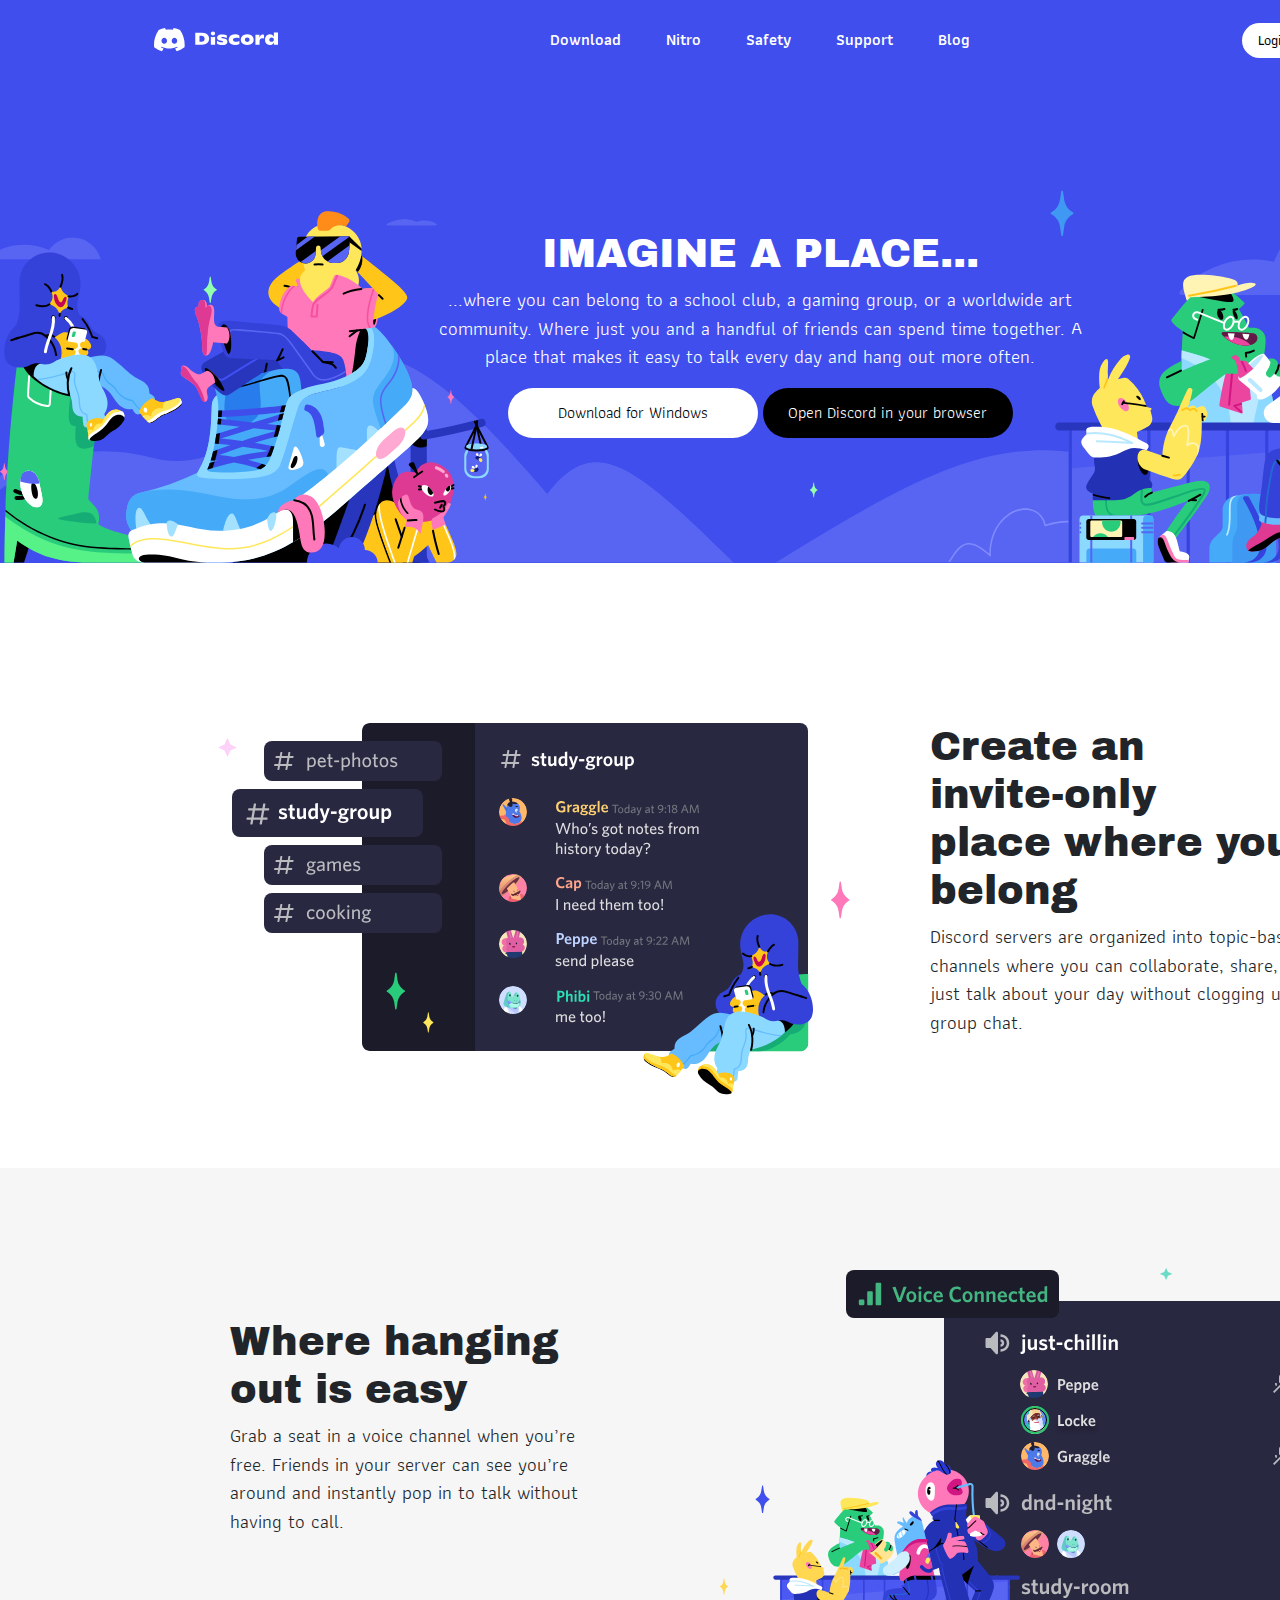
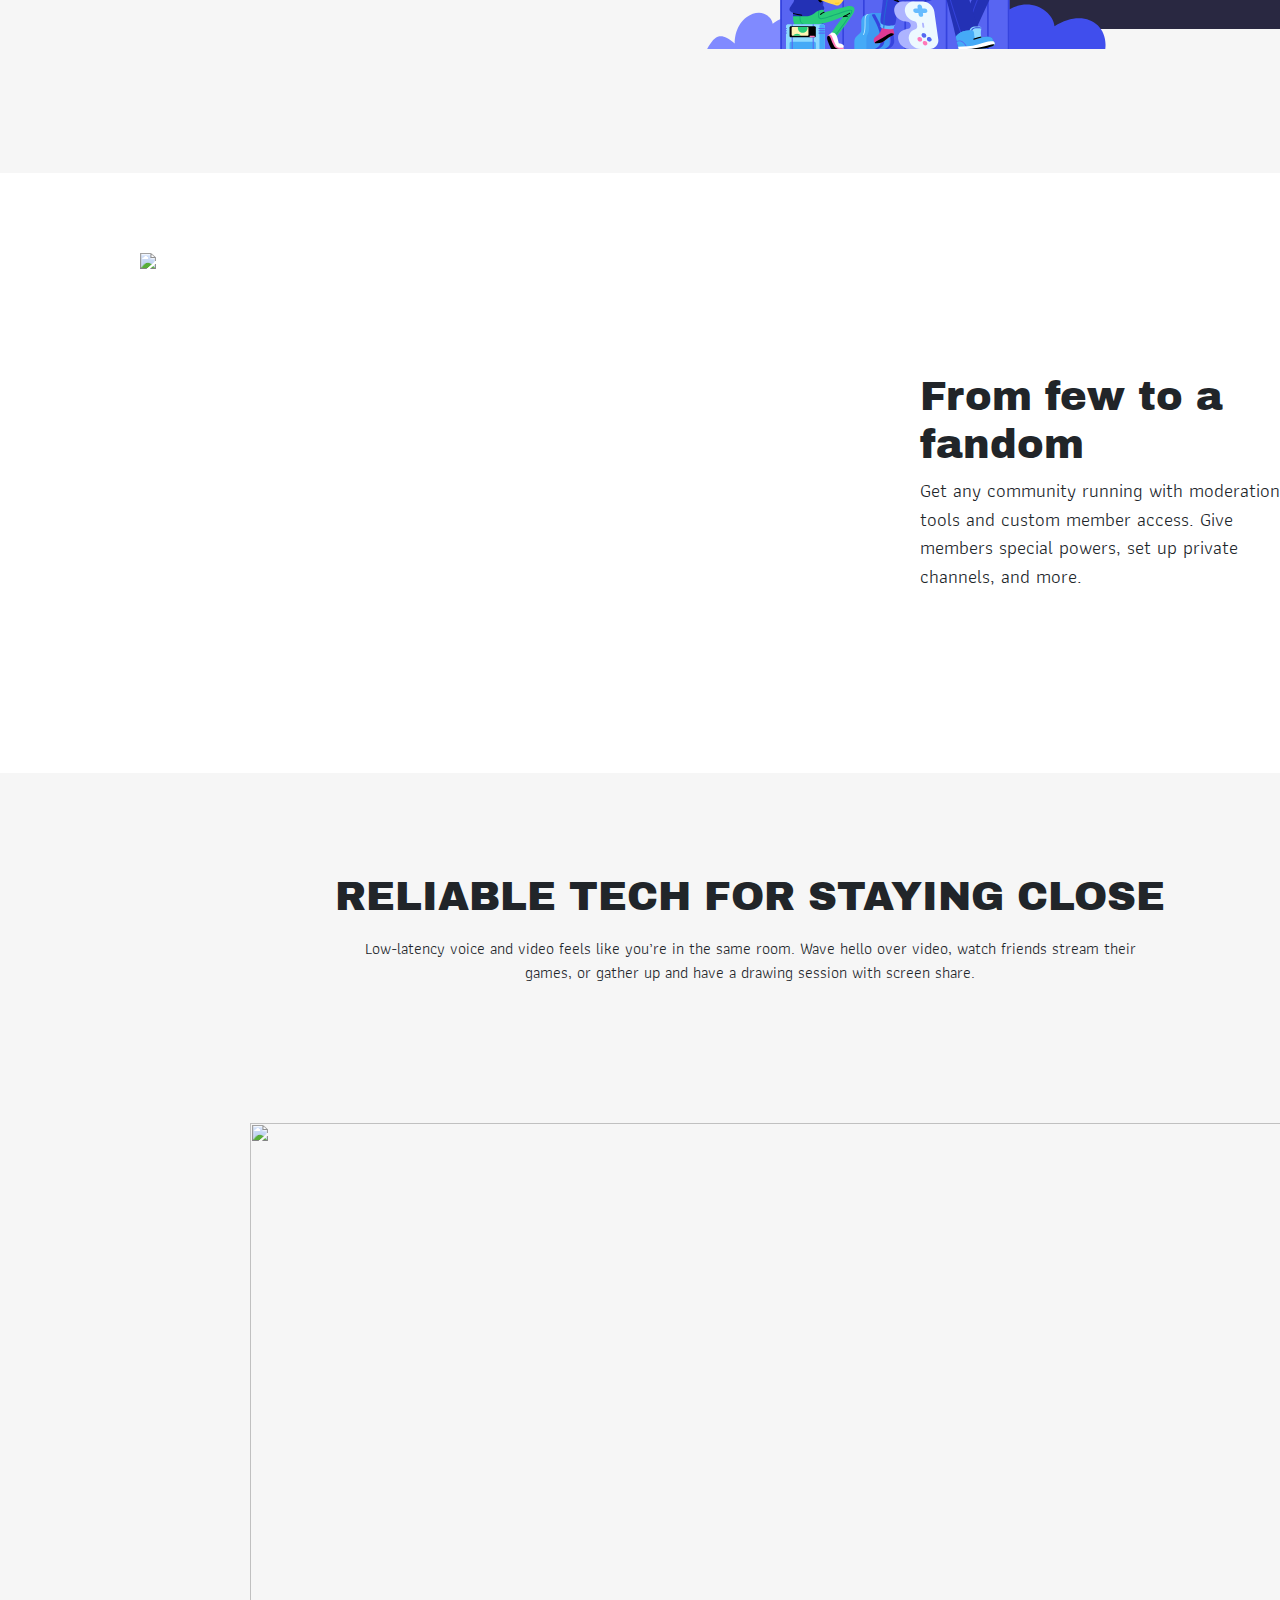
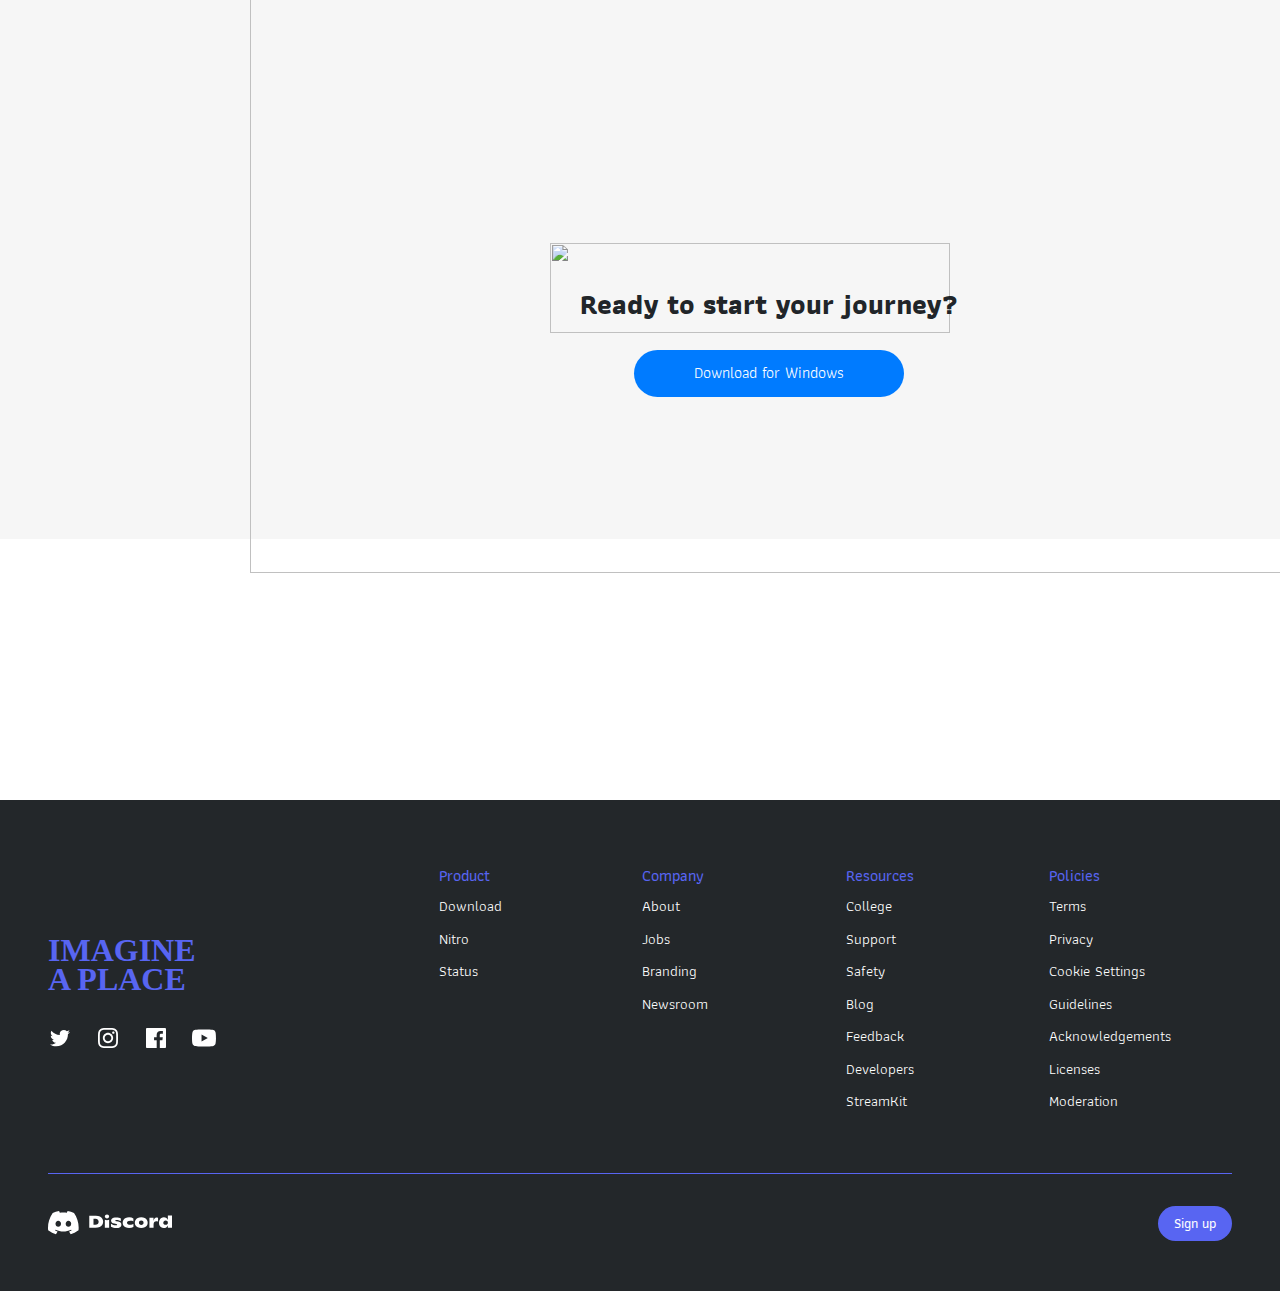
==== commit 772ab986: "Update index.html" ====
--- a/webtech_discord/index.html
+++ b/webtech_discord/index.html
@@ -38,6 +38,7 @@
 
     p {
         font-family: Athiti;
+        font-size: 19px;
     }
 
     .grid {
@@ -214,6 +215,12 @@
         width: 50px;
     }
 
+    .coach{
+        position: absolute;
+        left: 140px;
+        top: 80px;  
+    }
+
     .mount {
         position: absolute;
         left: -250px;
@@ -268,9 +275,9 @@
 
     .box2 {
         position: absolute;
-        top: 120px;
-        right: 280px;
-        width: 300px;
+        top: 160px;
+        right: 200px;
+        width: 390px;
     }
 
     .box3 {
@@ -282,9 +289,9 @@
 
     .box4 {
         position: absolute;
-        top: 120px;
-        right: 280px;
-        width: 300px;
+        top: 200px;
+        right: 200px;
+        width: 400px;
     }
 
     .box5 {
@@ -850,7 +857,7 @@
         <img class="study" src="study_group.svg" alt="study_group">
         <div class="box2">
             <div class="create">
-                <h1>Create an<br> invite-only place where you belong</h1>
+                <h1>Create an<br> invite-only<br> place where you<br> belong</h1>
             </div>
             <div class="study-para">
                 <p>Discord servers are organized into topic-based channels
@@ -877,8 +884,8 @@
         <img class="coach" src="coach_Grab.svg">
         <div class="box4">
             <h1>From few to a fandom</h1>
-            <p>Get any community running with moderation tools and custom
-                member access. Give members special powers, set up private channels, and more.</p>
+            <p>Get any community running with moderation<br> tools and custom
+                member access. Give<br> members special powers, set up private<br> channels, and more.</p>
         </div>
     </div>
     <div class="page5">
@@ -1029,4 +1036,4 @@
     </div>
 </body>
 
-</html>+</html>
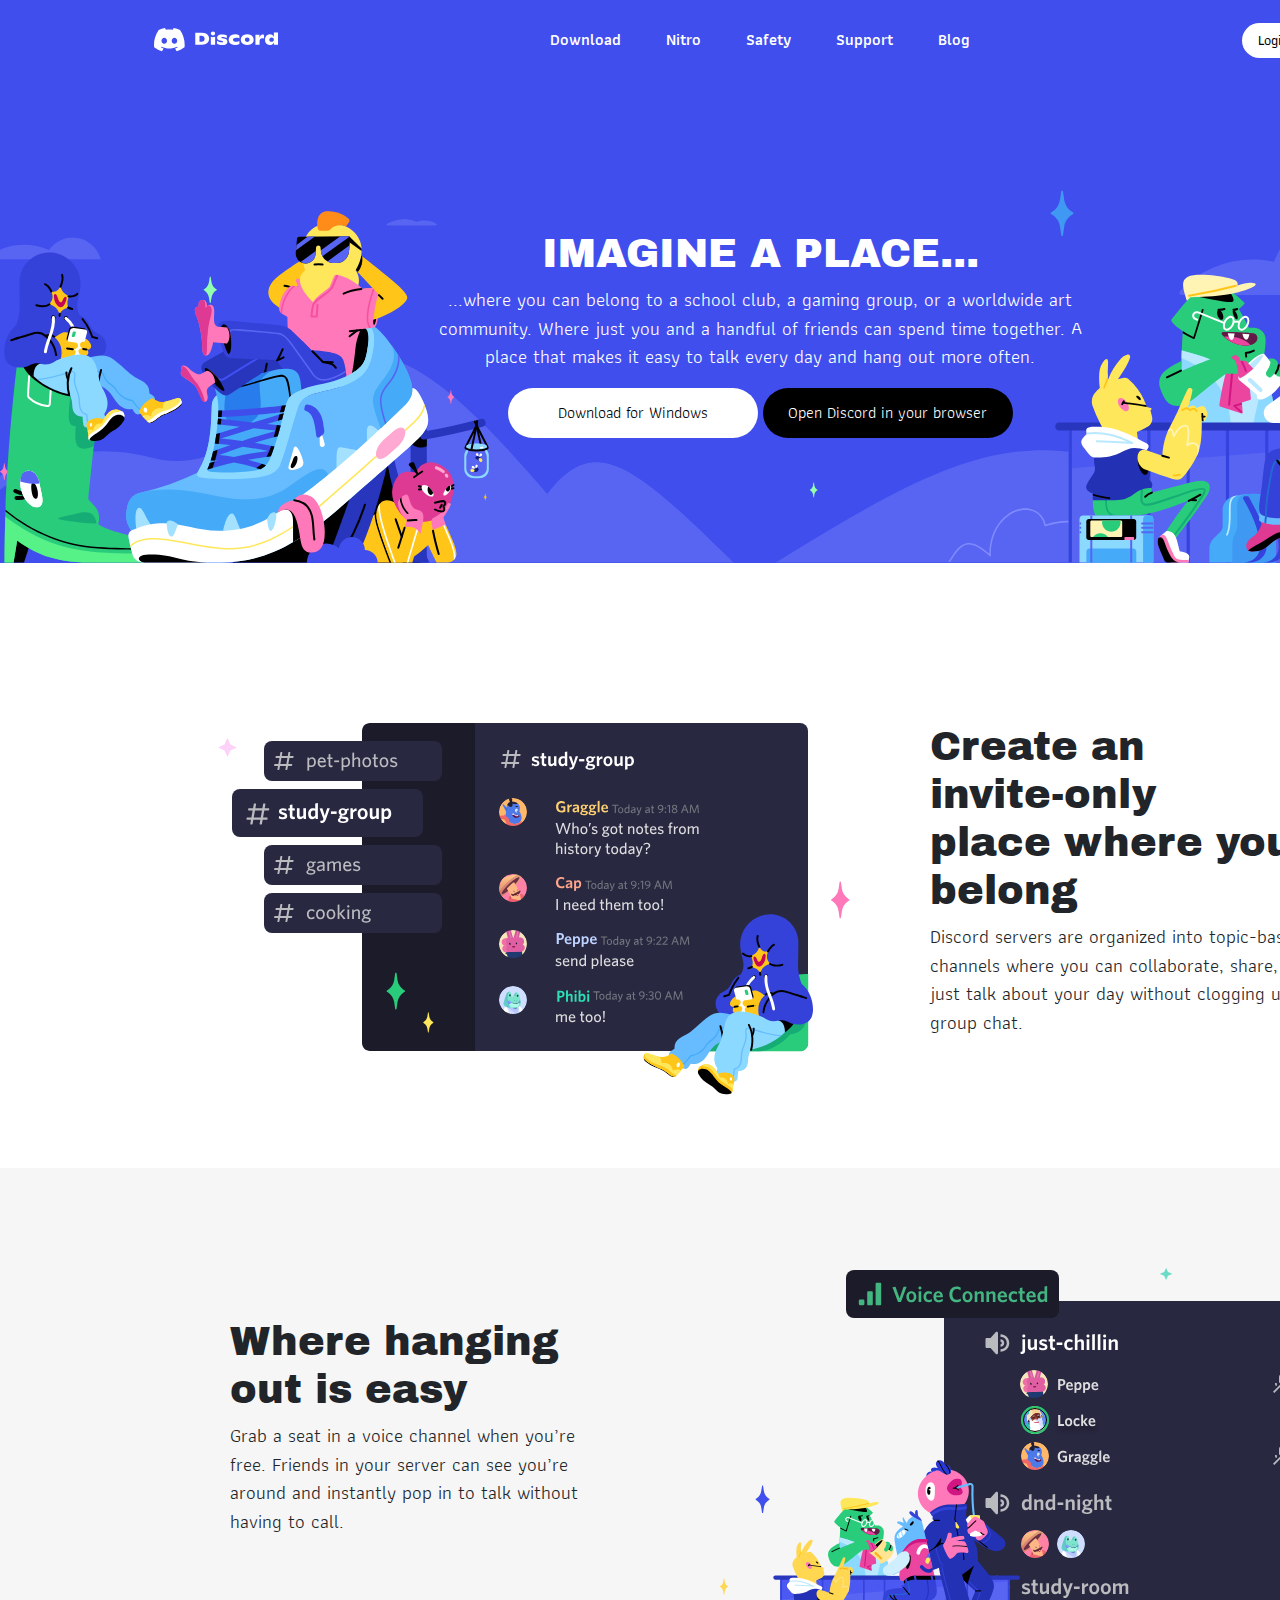
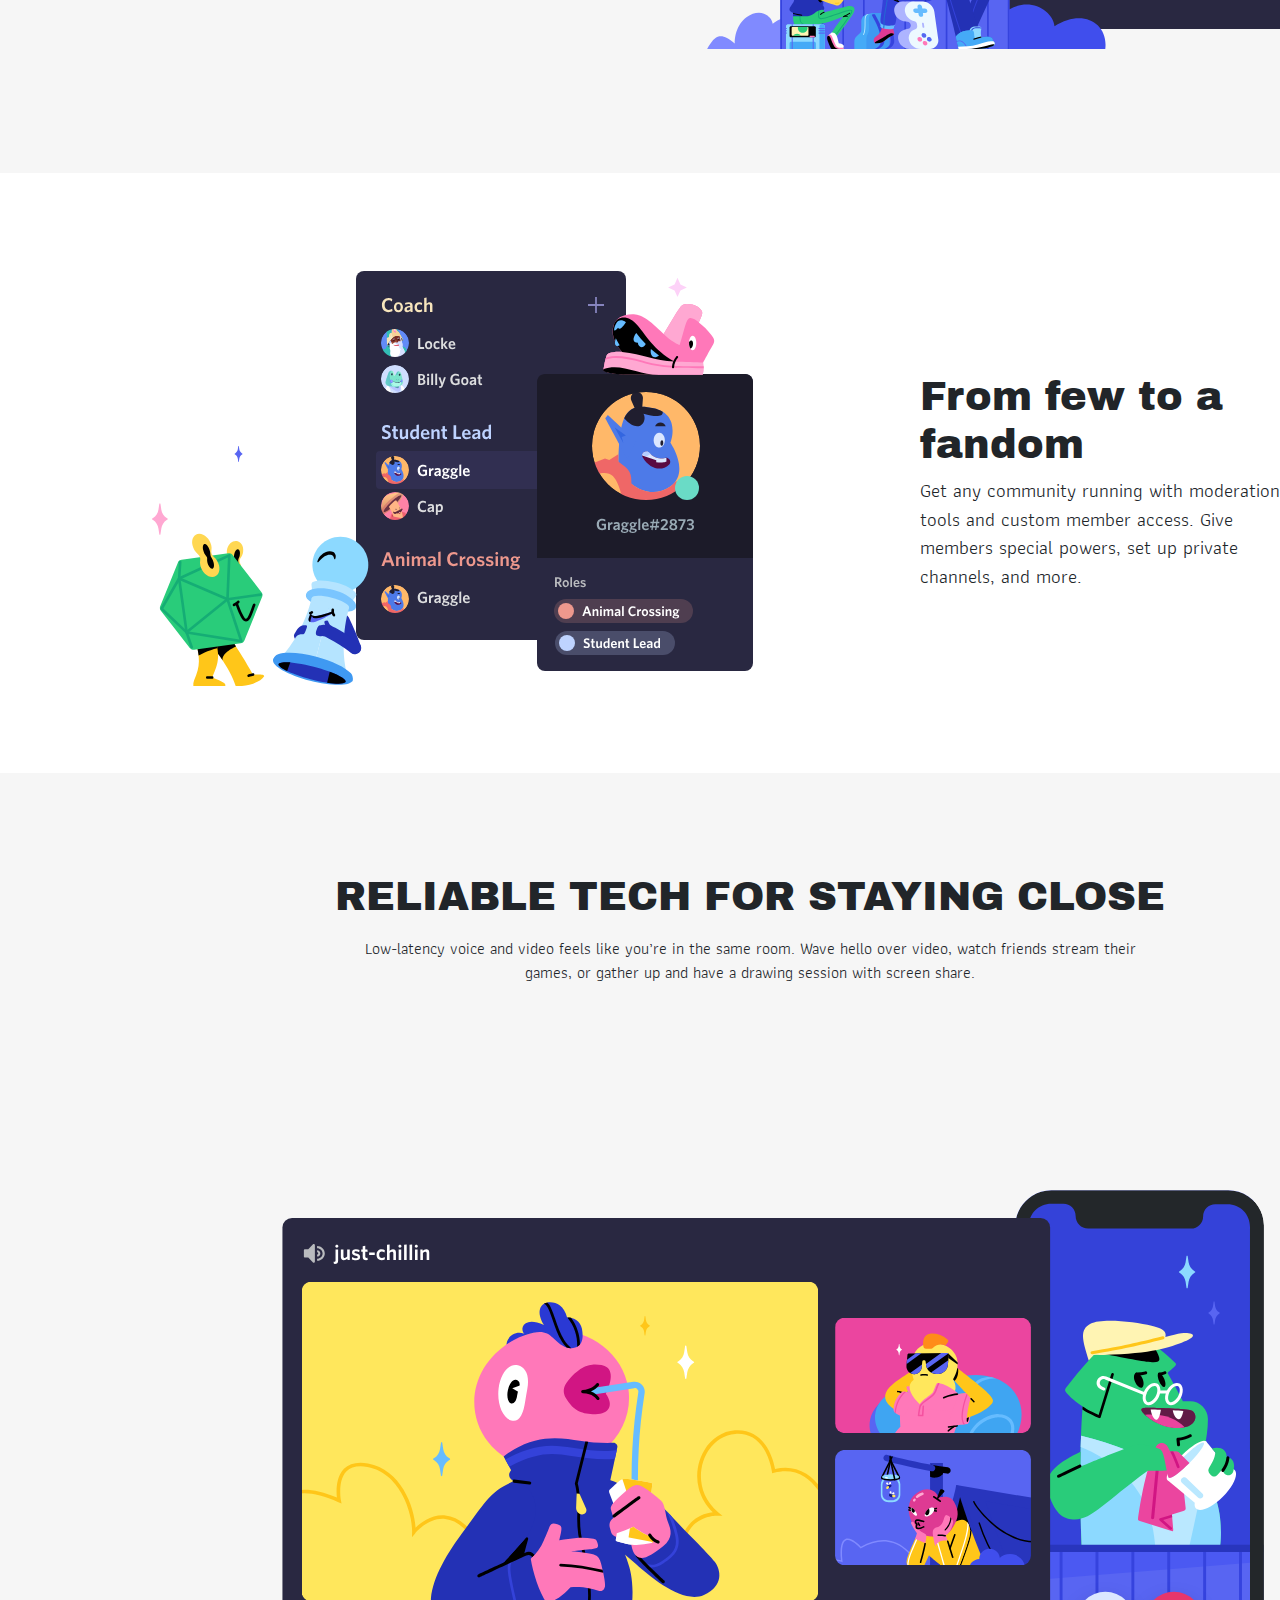
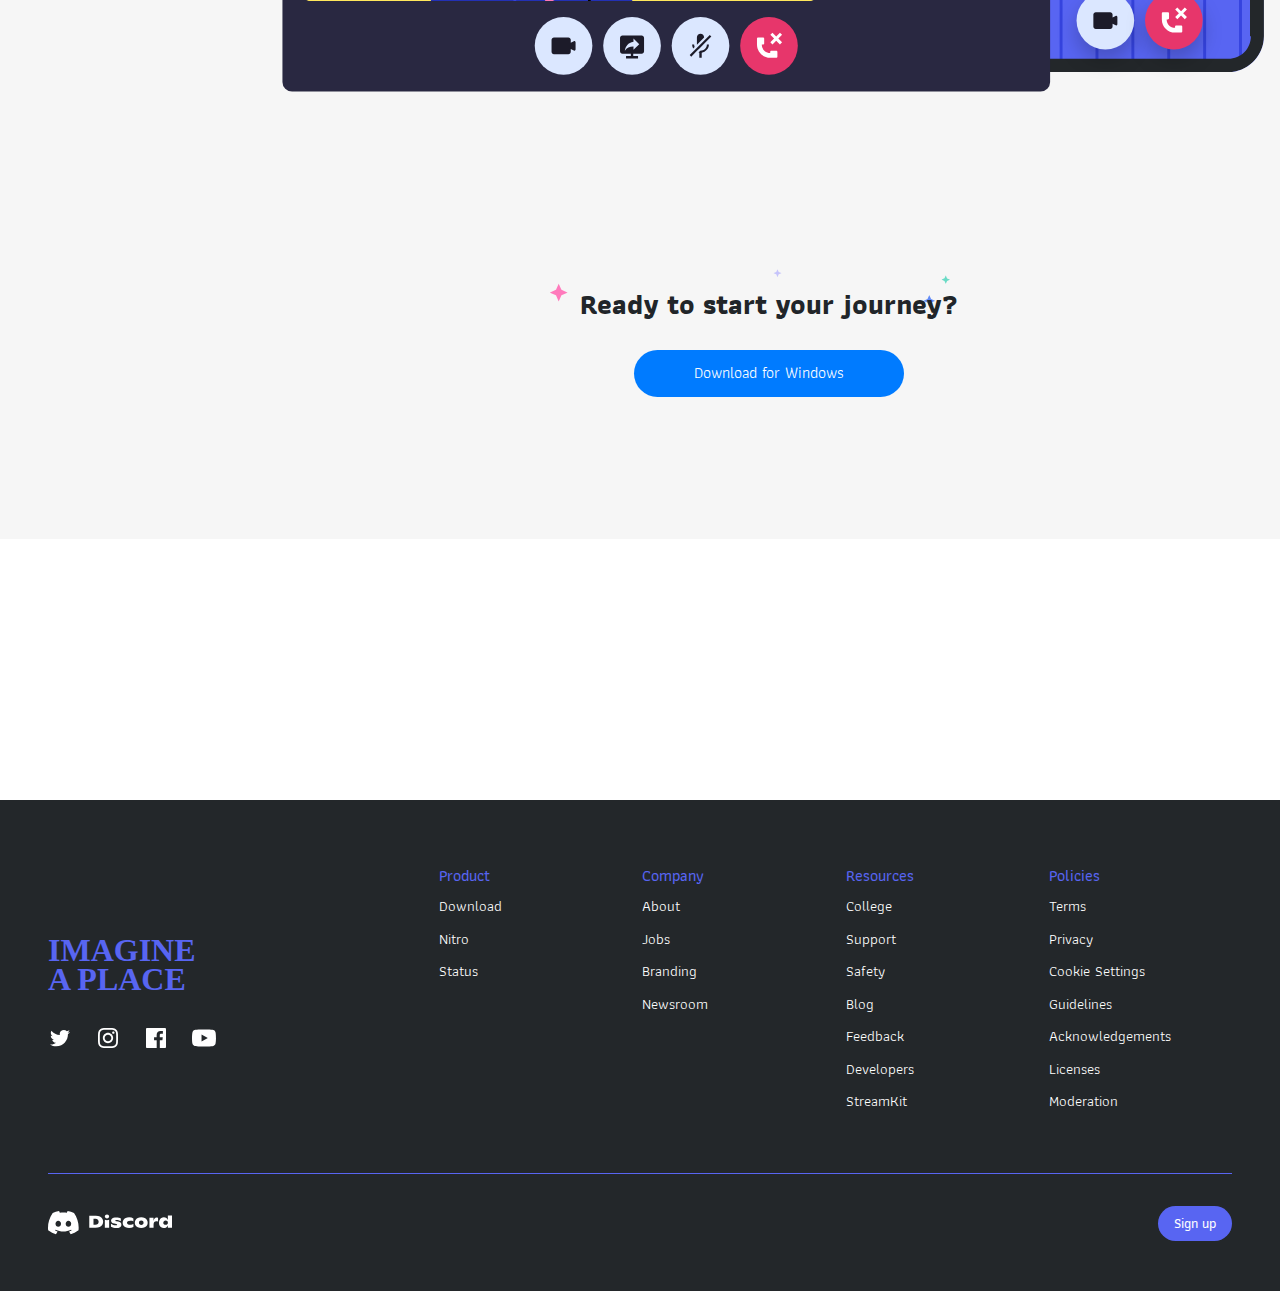
==== commit bd00068f: "Update index.html" ====
--- a/webtech_discord/index.html
+++ b/webtech_discord/index.html
@@ -824,10 +824,10 @@
         <div class="grid-3Ykf_K ">
 
         </div>
-        <img class="mount" src="mountain.svg" alt="mountain">
-        <img class="yell" src="yellowguy.svg" alt="yellowguy">
-        <img class="pink" src="pinkguy.svg" alt="pinkguy">
-        <img class="star" src="star.svg" alt="star">
+        <img class="mount" src="picture/mountain.svg" alt="mountain">
+        <img class="yell" src="picture/yellowguy.svg" alt="yellowguy">
+        <img class="pink" src="picture/pinkguy.svg" alt="pinkguy">
+        <img class="star" src="picture/star.svg" alt="star">
         <div class="box1 container text-center">
             <div class="imagine">
                 <h1>IMAGINE A PLACE...</h1>
@@ -854,7 +854,7 @@
         </div>
     </div>
     <div class="page2">
-        <img class="study" src="study_group.svg" alt="study_group">
+        <img class="study" src="picture/study_group.svg" alt="study_group">
         <div class="box2">
             <div class="create">
                 <h1>Create an<br> invite-only<br> place where you<br> belong</h1>
@@ -867,7 +867,7 @@
         </div>
     </div>
     <div class="page3">
-        <img class="voice" src="voice_con.svg" alt="voice_con">
+        <img class="voice" src="picture/voice_con.svg" alt="voice_con">
         <div class="box3">
             <div class="where">
                 <h1>Where hanging<br> out is easy</h1>
@@ -881,7 +881,7 @@
         </div>
     </div>
     <div class="page4">
-        <img class="coach" src="coach_Grab.svg">
+        <img class="coach" src="picture/coach_Grab.svg">
         <div class="box4">
             <h1>From few to a fandom</h1>
             <p>Get any community running with moderation<br> tools and custom
@@ -899,8 +899,8 @@
                 </center>
             </p>
         </div>
-        <img class="j_chill" src="just_chillin.svg">
-        <img class="home-star" src="home_star.svg">
+        <img class="j_chill" src="picture/just_chillin.svg">
+        <img class="home-star" src="picture/home_star.svg">
         <div class="box6">
             <center>
                 <h3 style="font-weight: bold;">Ready to start your journey?</h3>
